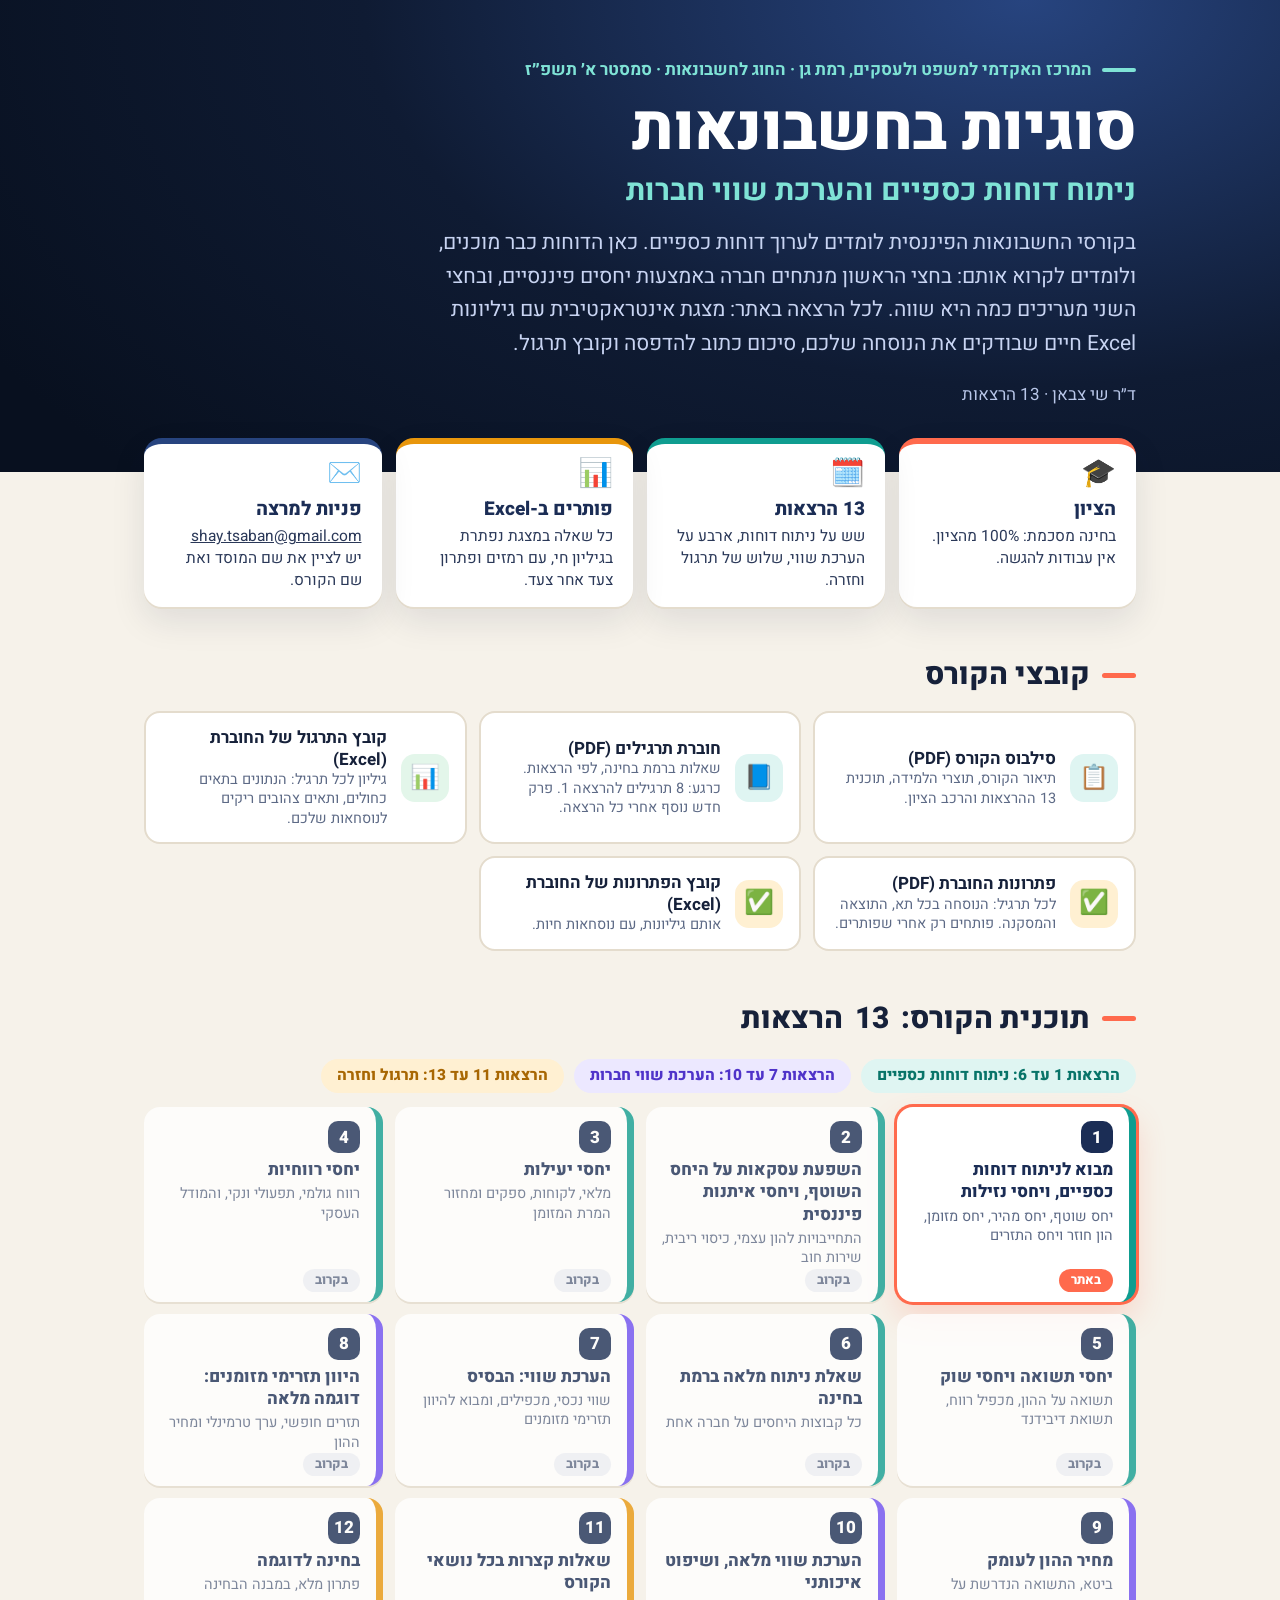
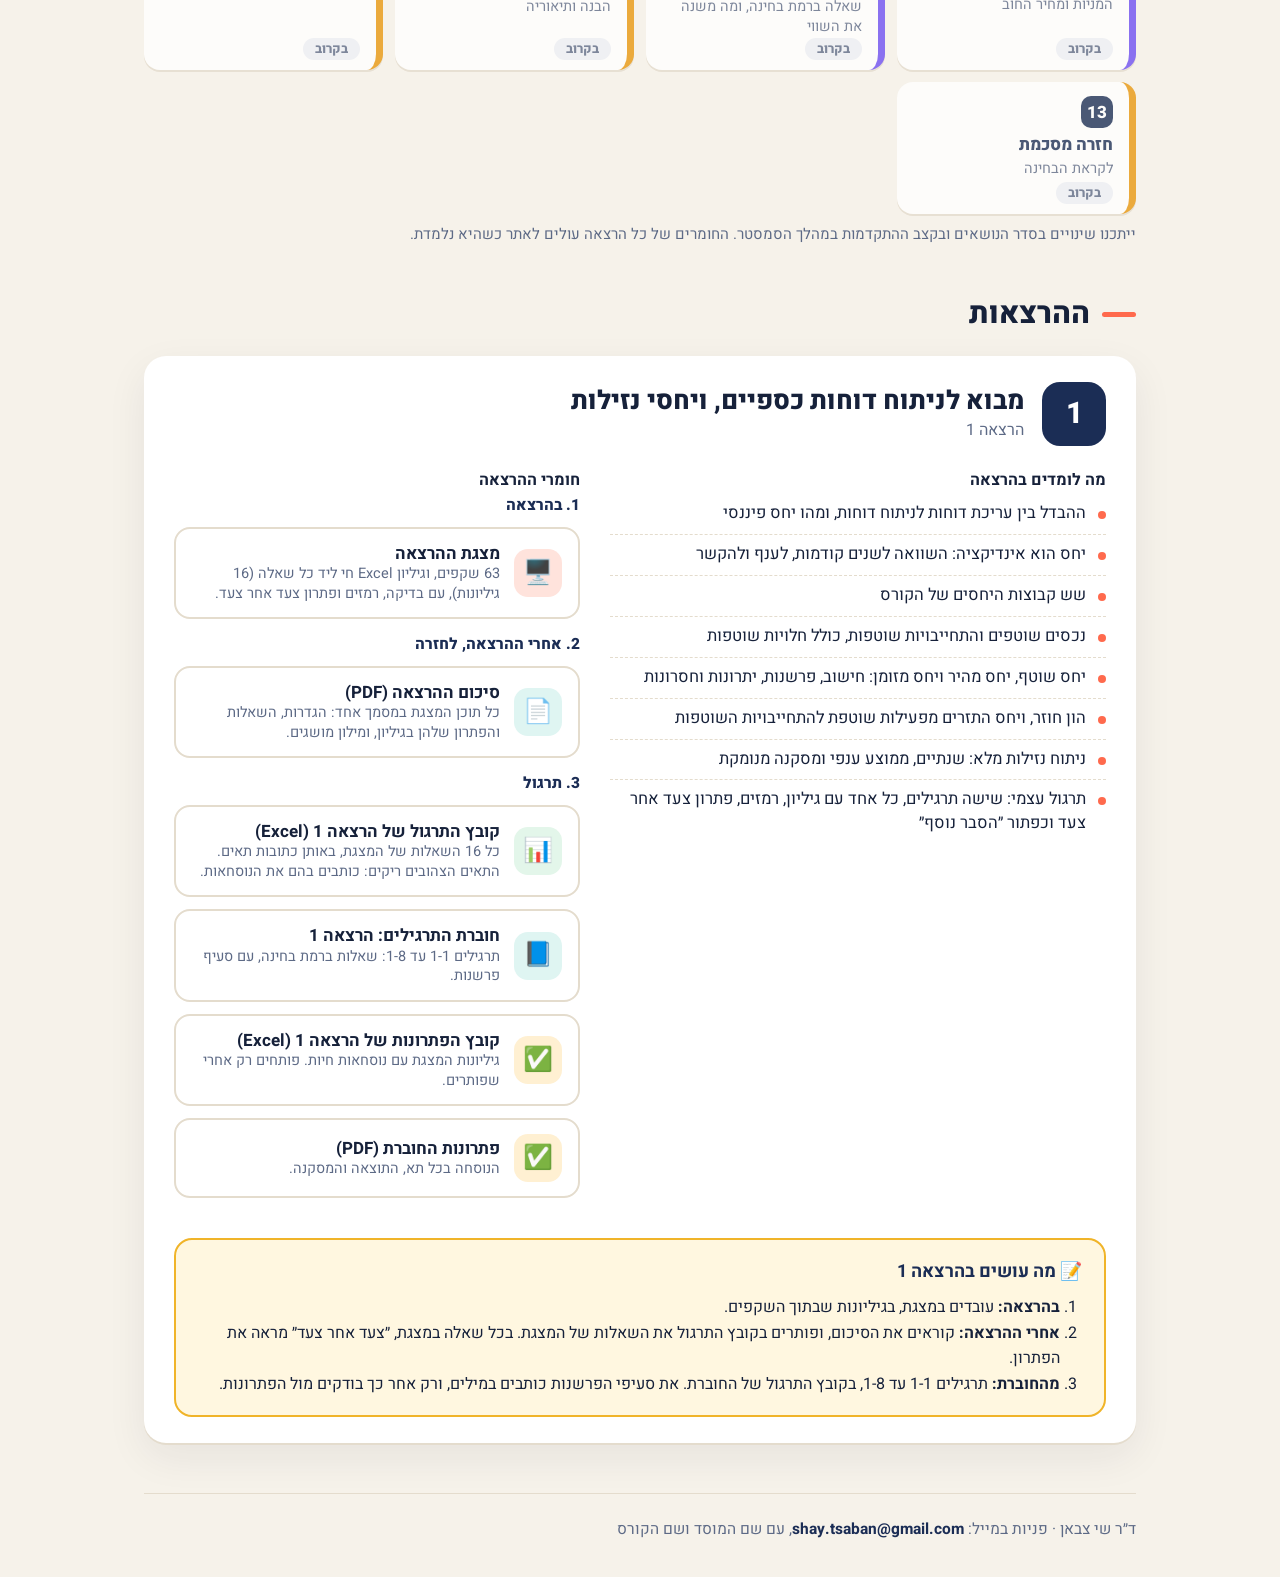
==== index.html @ 5f8710d1 "Publish the solutions: booklet solutions (PDF and Excel) and the lecture 1 solutions workbook, linke" ====
<!doctype html>
<html lang="he" dir="rtl">
<head>
<meta charset="utf-8">
<meta name="viewport" content="width=device-width,initial-scale=1">
<title>סוגיות בחשבונאות | אתר הקורס</title>
<meta name="description" content="אתר הקורס סוגיות בחשבונאות, ניתוח דוחות כספיים והערכת שווי חברות, המרכז האקדמי למשפט ולעסקים ברמת גן: מצגות אינטראקטיביות עם גיליונות Excel חיים, סיכומים, חוברת תרגילים וקובצי תרגול.">
<link rel="stylesheet" href="assets/fonts.css">
<style>
:root{--ink:#16213a;--ink2:#2a3858;--mut:#5d6a86;--paper:#f6f2ea;--card:#fff;--line:#e4dccd;--coral:#ff6a4d;--navy:#0f1b33;--navy2:#1b2d55}
*{box-sizing:border-box;margin:0;padding:0}
html{-webkit-text-size-adjust:100%}
body{font-family:'Heebo','Segoe UI','Arial Hebrew',Arial,sans-serif;background:var(--paper);color:var(--ink);line-height:1.6;-webkit-font-smoothing:antialiased;overflow-wrap:break-word}
a{color:inherit;text-decoration:none}
.n{direction:ltr;unicode-bidi:isolate}
.wrap{max-width:1040px;margin:0 auto;padding:0 24px}
.hero{background:radial-gradient(1200px 700px at 80% 0%,#27447f 0%,var(--navy) 55%,#08101f 100%);color:#fff;padding:56px 0 64px}
.kick{font-size:17px;font-weight:700;color:#7fe3d6;display:flex;gap:10px;align-items:center}
.kick:before{content:"";flex:none;width:34px;height:4px;border-radius:4px;background:#7fe3d6}
h1{font-size:clamp(34px,6vw,60px);line-height:1.15;font-weight:800;letter-spacing:-.01em;margin-top:10px}
.lead{font-size:clamp(17px,2.4vw,21px);color:#c8d4f2;max-width:720px;margin-top:16px}
.meta{margin-top:20px;color:#b8c6e8;font-size:17px}
section.block{padding-top:44px}
h2.sec{font-size:30px;font-weight:800;display:flex;gap:12px;align-items:center}
h2.sec:before{content:"";flex:none;width:34px;height:5px;border-radius:5px;background:var(--coral)}
.lec{margin-top:18px;background:var(--card);border-radius:22px;box-shadow:0 2px 0 var(--line),0 14px 40px rgba(22,33,58,.07);overflow:hidden}
.lec-head{padding:26px 30px 8px;display:flex;gap:18px;align-items:center}
.lec-n{flex:none;width:64px;height:64px;border-radius:18px;background:var(--navy2);color:#fff;display:grid;place-items:center;font-size:30px;font-weight:800}
.lec-head h3{font-size:26px;line-height:1.25;font-weight:800}
.lec-head .sub{color:var(--mut);font-size:16px}
.soon{color:var(--mut);font-size:17px;line-height:1.5}
.draft{display:inline-block;background:#fff1c7;color:#8a5a00;border:1px solid #f0b429;border-radius:999px;font-size:13px;font-weight:800;padding:1px 10px;margin-right:6px;vertical-align:middle}
.soon+.links{margin-top:8px}
.lec-body{display:grid;grid-template-columns:1.1fr .9fr;gap:30px;padding:14px 30px 26px}
.lec-body h4,.learn{list-style:none}
.learn li{padding:8px 20px 8px 0;position:relative;border-bottom:1px dashed var(--line);font-size:16.5px;line-height:1.45}
.learn li:last-child{border:0}
.learn li:before{content:"";position:absolute;right:0;top:17px;width:8px;height:8px;border-radius:50%;background:var(--coral)}
.links{display:flex;flex-direction:column;gap:12px}
.lk{display:flex;gap:14px;align-items:center;border-radius:16px;padding:14px 16px;border:2px solid var(--line);background:#fff;transition:transform .15s,border-color .15s,box-shadow .15s}
.lk:hover{transform:translateY(-2px);border-color:var(--coral);box-shadow:0 8px 20px rgba(22,33,58,.1)}
.lk .e{flex:none;width:48px;height:48px;border-radius:14px;display:grid;place-items:center;font-size:24px}
.lk b{display:block;font-size:17px;line-height:1.25}
.lk .d{font-size:14.5px;color:var(--mut);line-height:1.35;display:block}
.lk.p .e{background:#ffe3dc}.lk.s .e{background:#dff5f2}
footer{margin-top:50px;padding:24px 0 34px;border-top:1px solid var(--line);color:var(--mut);font-size:15.5px}
footer a{color:var(--navy2);font-weight:700;direction:ltr;unicode-bidi:isolate;display:inline-block}
@media (max-width:760px){
 .wrap{padding:0 16px}
 .hero{padding:40px 0 44px}
 h2.sec{font-size:25px}
 .lec-head{padding:20px 18px 6px;gap:12px}
 .lec-n{width:50px;height:50px;font-size:24px;border-radius:14px}
 .lec-head h3{font-size:22px}
 .lec-body{grid-template-columns:minmax(0,1fr);gap:22px;padding:12px 18px 22px}
  }

.cgrid{display:grid;grid-template-columns:1fr 1fr;gap:12px;margin-top:12px}
.cnote{font-size:15px;color:var(--mut);margin-top:8px}
.bkm .bkl{font-size:15.5px;color:var(--ink2);margin:-2px 0 8px}
.slv{width:100%;border-collapse:collapse;font-size:15.5px;line-height:1.4;background:#fff;border-radius:10px;overflow:hidden}
.slv th{background:#1b2d55;color:#fff;text-align:right;padding:6px 10px;font-weight:700}
.slv td{border-bottom:1px solid #f0e2b4;padding:7px 10px;vertical-align:top}
.slv td.k{font-weight:800;color:#c4421f;font-size:18px;text-align:center;width:28px}
.slvn{font-size:15.5px;margin-top:10px;color:#4a4130}
@media (max-width:760px){.slv,.slv tbody,.slv tr,.slv td{display:block;width:100%}.slv tr:first-child{display:none}.slv tr{border-bottom:2px solid #f0b429;padding:6px 0}.slv td{border:0;padding:2px 8px}.slv td.k{text-align:right}}
.grp{margin-bottom:14px}.grp h5{font-size:15.5px;font-weight:800;color:var(--navy2);margin:0 0 8px}
@media (max-width:760px){.cgrid{grid-template-columns:1fr}}
.contact{margin-top:14px;background:#fff7e0;border:2px solid #f0b429;border-radius:18px;padding:16px 24px;display:flex;gap:16px;align-items:center}
.contact .ic{font-size:34px;flex:none}
.contact h2{font-size:20px;font-weight:800;line-height:1.3;color:var(--navy2)}
.contact h2 a{direction:ltr;unicode-bidi:isolate;display:inline-block;text-decoration:underline;overflow-wrap:anywhere}
.contact p{font-size:16.5px;line-height:1.45;margin-top:3px;color:#4a4130}
@media (max-width:760px){.contact{padding:14px 16px}.contact .ic{display:none}.contact h2{font-size:18px}}
.live{margin-top:-26px;position:relative;z-index:2;background:linear-gradient(120deg,#ff6a4d,#ff8f5a);color:#fff;border-radius:20px;padding:22px 28px;display:flex;gap:20px;align-items:center;box-shadow:0 14px 34px rgba(255,106,77,.35)}
.live .ic{font-size:44px;flex:none}
.live h2{font-size:26px;font-weight:800;line-height:1.2}
.live p{font-size:16.5px;margin-top:4px;line-height:1.4}
.live p a{text-decoration:underline;font-weight:700}
.live .go{flex:none;margin-right:auto;background:#fff;color:#c4421f;font-weight:800;font-size:19px;padding:14px 26px;border-radius:14px;text-align:center;transition:transform .15s}
.live .go:hover{transform:translateY(-2px)}
.live .go small{display:block;font-weight:600;font-size:13px;color:#5d6a86}
@media (max-width:760px){.live{flex-direction:column;align-items:stretch;padding:20px 18px;margin-top:-18px}.live .ic{display:none}.live .go{margin-right:0}}
.solutions{margin-top:18px;background:#fff;border-radius:20px;padding:24px 28px;display:flex;gap:22px;align-items:flex-start;box-shadow:0 2px 0 var(--line),0 10px 30px rgba(22,33,58,.07);border-right:8px solid #6d4df2}
.solutions .ic{font-size:44px;flex:none}
.solutions h3{font-size:22px;font-weight:800;line-height:1.25}
.solutions .tag{display:inline-block;background:#ece8ff;color:#4f33c9;border-radius:99px;padding:2px 14px;font-weight:700;font-size:14px;margin-bottom:6px}
.solutions p{font-size:16px;color:var(--ink2);margin-top:6px}
.solutions .warn{margin-top:12px;background:#fff7e0;border-right:5px solid #f0b429;border-radius:10px;padding:10px 14px;font-size:15px;color:#4a4130}
.solutions .btn2{flex:none;margin-right:auto;align-self:center;background:#6d4df2;color:#fff;font-weight:800;font-size:17px;padding:12px 22px;border-radius:14px;text-align:center;transition:transform .15s}
.solutions .btn2:hover{transform:translateY(-2px)}
.solutions .btn2 small{display:block;font-weight:500;font-size:13px;opacity:.9}
.lk.x .e{background:#e3f6ea}.lk.r .e{background:#fff0d2}
.draft{display:inline-block;background:#fff0d2;border:1.5px dashed #a86703;color:#7a4a00;border-radius:8px;padding:0 8px;font-size:15px;vertical-align:middle;margin-right:6px}.rec1{margin-top:18px}.recbig{position:relative;aspect-ratio:16/9;width:100%;border-radius:18px;overflow:hidden;background:radial-gradient(circle at 30% 20%,#3b5fa8,#16213a 70%);box-shadow:0 10px 26px rgba(15,27,51,.22);display:grid;place-items:center}.rb-in{display:flex;flex-direction:column;align-items:center;gap:8px;color:#d6e0f7;text-align:center}.rb-play{width:86px;height:86px;border-radius:50%;background:rgba(255,255,255,.16);border:2px solid rgba(255,255,255,.4);display:grid;place-items:center;font-size:34px;color:#fff;direction:ltr}.rb-in b{color:#fff;font-size:24px}.rb-in span:last-child{font-size:18px;color:#ffd37a;font-weight:700}.rec1 h4{margin-bottom:8px}.recrow{display:flex;gap:12px;flex-wrap:wrap}.recone{flex:1 1 220px;min-width:0;margin-bottom:12px}.reclab{font-size:15px;font-weight:700;color:var(--navy2);margin-bottom:5px}
.recbox{position:relative;aspect-ratio:16/9;border-radius:14px;overflow:hidden;background:linear-gradient(150deg,#0f1b33,#27447f);box-shadow:0 6px 18px rgba(15,27,51,.18)}
.recbox iframe{position:absolute;inset:0;width:100%;height:100%;border:0}
.recwait{position:absolute;inset:0;display:flex;flex-direction:column;align-items:center;justify-content:center;gap:4px;color:#d6e0f7;text-align:center;font-size:15px}
.recwait .play{width:54px;height:54px;border-radius:50%;background:rgba(255,255,255,.14);display:grid;place-items:center;font-size:22px;color:#fff;margin-bottom:6px;direction:ltr}
.recwait b{color:#fff;font-size:17px}
.todo{margin:0 30px 26px;background:#fff7e0;border:2px solid #f0b429;border-radius:18px;padding:18px 22px}
.todo h4{font-size:18px;color:var(--navy2);margin-bottom:8px}
.todo ol{padding-inline-start:22px;font-size:16px;line-height:1.6}
.ups{list-style:none;margin-top:18px;background:var(--card);border-radius:18px;box-shadow:0 2px 0 var(--line);overflow:hidden}
.ups li{display:flex;gap:14px;align-items:center;padding:11px 22px;border-bottom:1px solid var(--line);font-size:16.5px;font-weight:600}
.ups li:last-child{border:0}
.ups .un{flex:none;min-width:34px;padding:0 6px;white-space:nowrap;height:34px;border-radius:10px;background:#eef0f6;color:var(--navy2);display:grid;place-items:center;font-weight:800}
.ups em{margin-right:auto;font-style:normal;color:var(--mut);font-size:14px;font-weight:500}
@media (max-width:760px){.solutions{flex-direction:column;padding:20px 18px}.solutions .btn2{margin-right:0;width:100%}.todo{margin:0 18px 22px;padding:14px 16px}.ups li{padding:10px 14px}}

.hero h1{font-size:64px}.hero .h1s{font-size:30px;font-weight:700;color:#7fe3d6;margin-top:6px;line-height:1.25}
.facts{display:grid;grid-template-columns:repeat(4,1fr);gap:14px;margin-top:-34px;position:relative;z-index:2}
.fact{background:#fff;border-radius:18px;padding:16px 20px;box-shadow:0 2px 0 var(--line),0 14px 34px rgba(22,33,58,.1);border-top:6px solid var(--coral)}
.fact:nth-child(2){border-top-color:#0f9d90}.fact:nth-child(3){border-top-color:#e8960c}.fact:nth-child(4){border-top-color:#27447f}
.fact .fi{font-size:28px;line-height:1}.fact b{display:block;font-size:19px;font-weight:800;color:var(--navy2);margin-top:6px}.fact>span{display:block;font-size:15.5px;color:var(--ink2);line-height:1.4;margin-top:2px}
.fact a{direction:ltr;unicode-bidi:isolate;display:inline-block;text-decoration:underline;overflow-wrap:anywhere}
.halves{display:flex;gap:10px;margin-top:16px;font-weight:800;font-size:15.5px;flex-wrap:wrap}
.halves>span{border-radius:99px;padding:5px 16px}.halves .a{background:#dff5f2;color:#087469}.halves .b{background:#ece8ff;color:#4f33c9}.halves .c{background:#fff0d2;color:#a86703}
.plan{display:grid;grid-template-columns:repeat(4,1fr);gap:12px;margin-top:14px}
.pc{position:relative;background:#fff;border-radius:16px;padding:14px 16px 34px;box-shadow:0 2px 0 var(--line);border-right:7px solid #0f9d90;display:block;color:inherit;text-decoration:none;min-height:132px;opacity:.78}
.pc.b{border-right-color:#6d4df2}.pc.c{border-right-color:#e8960c}
.pc.on{opacity:1;box-shadow:0 0 0 3px var(--coral),0 14px 30px rgba(255,106,77,.22);transition:transform .15s}.pc.on:hover{transform:translateY(-3px)}
.pc .pn{display:inline-grid;place-items:center;min-width:32px;height:32px;border-radius:10px;background:var(--navy2);color:#fff;font-weight:800;font-size:17px;margin-bottom:6px}
.pc b{display:block;font-size:17px;line-height:1.3;font-weight:800;color:var(--navy2)}.pc .pd{display:block;font-size:14.5px;color:var(--mut);line-height:1.35;margin-top:3px}
.pc em{position:absolute;bottom:10px;right:16px;font-style:normal;font-size:13px;font-weight:800;color:var(--mut);background:#eef0f6;border-radius:99px;padding:1px 12px}
.pc.on em{background:var(--coral);color:#fff}
.cgrid{display:grid;grid-template-columns:1fr 1fr 1fr;gap:12px;margin-top:12px}.cnote{font-size:15px;color:var(--mut);margin-top:8px}
.grp{margin-bottom:14px}.grp h5{font-size:15.5px;font-weight:800;color:var(--navy2);margin:0 0 8px}
@media (max-width:900px){.plan{grid-template-columns:repeat(2,1fr)}.facts{grid-template-columns:repeat(2,1fr)}.cgrid{grid-template-columns:1fr}}
@media (max-width:560px){.plan{grid-template-columns:1fr}.pc{min-height:0}.facts{grid-template-columns:1fr;margin-top:-22px}.hero h1{font-size:42px}.hero .h1s{font-size:22px}}
</style>
</head>
<body>
<header class="hero"><div class="wrap">
<div class="kick"><span>המרכז האקדמי למשפט ולעסקים, רמת גן · החוג לחשבונאות · סמסטר א׳ תשפ״ז</span></div>
<h1>סוגיות בחשבונאות</h1>
<div class="h1s">ניתוח דוחות כספיים והערכת שווי חברות</div>
<p class="lead">בקורסי החשבונאות הפיננסית לומדים לערוך דוחות כספיים. כאן הדוחות כבר מוכנים, ולומדים לקרוא אותם: בחצי הראשון מנתחים חברה באמצעות יחסים פיננסיים, ובחצי השני מעריכים כמה היא שווה. לכל הרצאה באתר: מצגת אינטראקטיבית עם גיליונות Excel חיים שבודקים את הנוסחה שלכם, סיכום כתוב להדפסה וקובץ תרגול.</p>
<p class="meta">ד״ר שי צבאן · <span class="n">13</span> הרצאות</p>
</div></header>
<main class="wrap">
<section class="facts">
<div class="fact"><div class="fi">🎓</div><b>הציון</b><span>בחינה מסכמת: <span class="n">100%</span> מהציון. אין עבודות להגשה.</span></div>
<div class="fact"><div class="fi">🗓️</div><b><span class="n">13</span> הרצאות</b><span>שש על ניתוח דוחות, ארבע על הערכת שווי, שלוש של תרגול וחזרה.</span></div>
<div class="fact"><div class="fi">📊</div><b>פותרים ב-Excel</b><span>כל שאלה במצגת נפתרת בגיליון חי, עם רמזים ופתרון צעד אחר צעד.</span></div>
<div class="fact"><div class="fi">✉️</div><b>פניות למרצה</b><span><a href="mailto:shay.tsaban@gmail.com">shay.tsaban@gmail.com</a><br>יש לציין את שם המוסד ואת שם הקורס.</span></div>
</section>
<section class="block" id="course-files">
<h2 class="sec">קובצי הקורס</h2>
<div class="cgrid">
<a class="lk s" href="materials/syllabus.pdf" target="_blank" rel="noopener"><span class="e">📋</span><span><b>סילבוס הקורס (PDF)</b><span class="d">תיאור הקורס, תוצרי הלמידה, תוכנית <span class="n">13</span> ההרצאות והרכב הציון.</span></span></a>
<a class="lk s" href="materials/booklet.pdf" target="_blank" rel="noopener"><span class="e">📘</span><span><b>חוברת תרגילים (PDF)</b><span class="d">שאלות ברמת בחינה, לפי הרצאות. כרגע: <span class="n">8</span> תרגילים להרצאה <span class="n">1</span>. פרק חדש נוסף אחרי כל הרצאה.</span></span></a>
<a class="lk x" href="materials/booklet-practice.xlsx" download><span class="e">📊</span><span><b>קובץ התרגול של החוברת (Excel)</b><span class="d">גיליון לכל תרגיל: הנתונים בתאים כחולים, ותאים צהובים ריקים לנוסחאות שלכם.</span></span></a>
<a class="lk r" href="materials/booklet-solutions.pdf" target="_blank" rel="noopener"><span class="e">✅</span><span><b>פתרונות החוברת (PDF)</b><span class="d">לכל תרגיל: הנוסחה בכל תא, התוצאה והמסקנה. פותחים רק אחרי שפותרים.</span></span></a>
<a class="lk r" href="materials/booklet-solutions.xlsx" download><span class="e">✅</span><span><b>קובץ הפתרונות של החוברת (Excel)</b><span class="d">אותם גיליונות, עם נוסחאות חיות.</span></span></a>
</div>
</section>
<section class="block" id="plan">
<h2 class="sec">תוכנית הקורס: <span class="n">13</span> הרצאות</h2>
<div class="halves"><span class="a">הרצאות <span class="n">1</span> עד <span class="n">6</span>: ניתוח דוחות כספיים</span><span class="b">הרצאות <span class="n">7</span> עד <span class="n">10</span>: הערכת שווי חברות</span><span class="c">הרצאות <span class="n">11</span> עד <span class="n">13</span>: תרגול וחזרה</span></div>
<div class="plan"><a class="pc a on" href="#lesson-1"><span class="pn"><span class="n">1</span></span><b>מבוא לניתוח דוחות כספיים, ויחסי נזילות</b><span class="pd">יחס שוטף, יחס מהיר, יחס מזומן, הון חוזר ויחס התזרים</span><em>באתר</em></a><div class="pc a"><span class="pn"><span class="n">2</span></span><b>השפעת עסקאות על היחס השוטף, ויחסי איתנות פיננסית</b><span class="pd">התחייבויות להון עצמי, כיסוי ריבית, שירות חוב</span><em>בקרוב</em></div><div class="pc a"><span class="pn"><span class="n">3</span></span><b>יחסי יעילות</b><span class="pd">מלאי, לקוחות, ספקים ומחזור המרת המזומן</span><em>בקרוב</em></div><div class="pc a"><span class="pn"><span class="n">4</span></span><b>יחסי רווחיות</b><span class="pd">רווח גולמי, תפעולי ונקי, והמודל העסקי</span><em>בקרוב</em></div><div class="pc a"><span class="pn"><span class="n">5</span></span><b>יחסי תשואה ויחסי שוק</b><span class="pd">תשואה על ההון, מכפיל רווח, תשואת דיבידנד</span><em>בקרוב</em></div><div class="pc a"><span class="pn"><span class="n">6</span></span><b>שאלת ניתוח מלאה ברמת בחינה</b><span class="pd">כל קבוצות היחסים על חברה אחת</span><em>בקרוב</em></div><div class="pc b"><span class="pn"><span class="n">7</span></span><b>הערכת שווי: הבסיס</b><span class="pd">שווי נכסי, מכפילים, ומבוא להיוון תזרימי מזומנים</span><em>בקרוב</em></div><div class="pc b"><span class="pn"><span class="n">8</span></span><b>היוון תזרימי מזומנים: דוגמה מלאה</b><span class="pd">תזרים חופשי, ערך טרמינלי ומחיר ההון</span><em>בקרוב</em></div><div class="pc b"><span class="pn"><span class="n">9</span></span><b>מחיר ההון לעומק</b><span class="pd">ביטא, התשואה הנדרשת על המניות ומחיר החוב</span><em>בקרוב</em></div><div class="pc b"><span class="pn"><span class="n">10</span></span><b>הערכת שווי מלאה, ושיפוט איכותני</b><span class="pd">שאלה ברמת בחינה, ומה משנה את השווי</span><em>בקרוב</em></div><div class="pc c"><span class="pn"><span class="n">11</span></span><b>שאלות קצרות בכל נושאי הקורס</b><span class="pd">הבנה ותיאוריה</span><em>בקרוב</em></div><div class="pc c"><span class="pn"><span class="n">12</span></span><b>בחינה לדוגמה</b><span class="pd">פתרון מלא, במבנה הבחינה</span><em>בקרוב</em></div><div class="pc c"><span class="pn"><span class="n">13</span></span><b>חזרה מסכמת</b><span class="pd">לקראת הבחינה</span><em>בקרוב</em></div></div>
<p class="cnote">ייתכנו שינויים בסדר הנושאים ובקצב ההתקדמות במהלך הסמסטר. החומרים של כל הרצאה עולים לאתר כשהיא נלמדת.</p>
</section>
<section class="block">
<h2 class="sec">ההרצאות</h2>
<article class="lec" id="lesson-1">
<div class="lec-head"><div class="lec-n">1</div><div><h3>מבוא לניתוח דוחות כספיים, ויחסי נזילות</h3><div class="sub">הרצאה <span class="n">1</span></div></div></div>
<div class="lec-body">
<div><h4>מה לומדים בהרצאה</h4><ul class="learn">
<li>ההבדל בין עריכת דוחות לניתוח דוחות, ומהו יחס פיננסי</li>
<li>יחס הוא אינדיקציה: השוואה לשנים קודמות, לענף ולהקשר</li>
<li>שש קבוצות היחסים של הקורס</li>
<li>נכסים שוטפים והתחייבויות שוטפות, כולל חלויות שוטפות</li>
<li>יחס שוטף, יחס מהיר ויחס מזומן: חישוב, פרשנות, יתרונות וחסרונות</li>
<li>הון חוזר, ויחס התזרים מפעילות שוטפת להתחייבויות השוטפות</li>
<li>ניתוח נזילות מלא: שנתיים, ממוצע ענפי ומסקנה מנומקת</li>
<li>תרגול עצמי: שישה תרגילים, כל אחד עם גיליון, רמזים, פתרון צעד אחר צעד וכפתור ״הסבר נוסף״</li>
</ul></div>
<div><h4>חומרי ההרצאה</h4>
<div class="grp"><h5>1. בהרצאה</h5><div class="links">
<a class="lk p" href="lectures/lecture-1/presentation.html"><span class="e">🖥️</span><span><b>מצגת ההרצאה</b><span class="d"><span class="n">63</span> שקפים, וגיליון Excel חי ליד כל שאלה (<span class="n">16</span> גיליונות), עם בדיקה, רמזים ופתרון צעד אחר צעד.</span></span></a>
</div></div>
<div class="grp"><h5>2. אחרי ההרצאה, לחזרה</h5><div class="links">
<a class="lk s" href="lectures/lecture-1/summary.pdf"><span class="e">📄</span><span><b>סיכום ההרצאה (PDF)</b><span class="d">כל תוכן המצגת במסמך אחד: הגדרות, השאלות והפתרון שלהן בגיליון, ומילון מושגים.</span></span></a>
</div></div>
<div class="grp"><h5>3. תרגול</h5><div class="links">
<a class="lk x" href="materials/practice-1.xlsx" download><span class="e">📊</span><span><b>קובץ התרגול של הרצאה 1 (Excel)</b><span class="d">כל <span class="n">16</span> השאלות של המצגת, באותן כתובות תאים. התאים הצהובים ריקים: כותבים בהם את הנוסחאות.</span></span></a>
<a class="lk s" href="materials/booklet.pdf" target="_blank" rel="noopener"><span class="e">📘</span><span><b>חוברת התרגילים: הרצאה 1</b><span class="d">תרגילים <span class="n">1-1</span> עד <span class="n">1-8</span>: שאלות ברמת בחינה, עם סעיף פרשנות.</span></span></a>
<a class="lk r" href="materials/practice-1-solutions.xlsx" download><span class="e">✅</span><span><b>קובץ הפתרונות של הרצאה 1 (Excel)</b><span class="d">גיליונות המצגת עם נוסחאות חיות. פותחים רק אחרי שפותרים.</span></span></a>
<a class="lk r" href="materials/booklet-solutions.pdf" target="_blank" rel="noopener"><span class="e">✅</span><span><b>פתרונות החוברת (PDF)</b><span class="d">הנוסחה בכל תא, התוצאה והמסקנה.</span></span></a>
</div></div>
</div>
</div>
<div class="todo"><h4>📝 מה עושים בהרצאה <span class="n">1</span></h4><ol>
<li><b>בהרצאה:</b> עובדים במצגת, בגיליונות שבתוך השקפים.</li>
<li><b>אחרי ההרצאה:</b> קוראים את הסיכום, ופותרים בקובץ התרגול את השאלות של המצגת. בכל שאלה במצגת, ״צעד אחר צעד״ מראה את הפתרון.</li>
<li><b>מהחוברת:</b> תרגילים <span class="n">1-1</span> עד <span class="n">1-8</span>, בקובץ התרגול של החוברת. את סעיפי הפרשנות כותבים במילים, ורק אחר כך בודקים מול הפתרונות.</li>
</ol></div>
</article>
</section>
<footer>ד״ר שי צבאן · פניות במייל: <a href="mailto:shay.tsaban@gmail.com">shay.tsaban@gmail.com</a>, עם שם המוסד ושם הקורס</footer>
</main>
</body>
</html>
---- assets/fonts.css ----
@font-face{font-family:'Heebo';font-weight:400;font-style:normal;src:url([data-uri]) format('woff2');unicode-range:U+0590-05FF,U+200C-2010,U+20AA,U+25CC,U+FB1D-FB4F}
@font-face{font-family:'Heebo';font-weight:700;font-style:normal;src:url([data-uri]) format('woff2');unicode-range:U+0590-05FF,U+200C-2010,U+20AA,U+25CC,U+FB1D-FB4F}
@font-face{font-family:'Heebo';font-weight:800;font-style:normal;src:url([data-uri]) format('woff2');unicode-range:U+0590-05FF,U+200C-2010,U+20AA,U+25CC,U+FB1D-FB4F}
@font-face{font-family:'Heebo';font-weight:400;font-style:normal;src:url([data-uri]) format('woff2');unicode-range:U+0000-00FF,U+0131,U+0152-0153,U+02BB-02BC,U+02C6,U+02DA,U+02DC,U+2000-206F,U+2074,U+20AC,U+2122,U+2191,U+2193,U+2212,U+2215,U+FEFF,U+FFFD}
@font-face{font-family:'Heebo';font-weight:700;font-style:normal;src:url([data-uri]) format('woff2');unicode-range:U+0000-00FF,U+0131,U+0152-0153,U+02BB-02BC,U+02C6,U+02DA,U+02DC,U+2000-206F,U+2074,U+20AC,U+2122,U+2191,U+2193,U+2212,U+2215,U+FEFF,U+FFFD}
@font-face{font-family:'Heebo';font-weight:800;font-style:normal;src:url([data-uri]) format('woff2');unicode-range:U+0000-00FF,U+0131,U+0152-0153,U+02BB-02BC,U+02C6,U+02DA,U+02DC,U+2000-206F,U+2074,U+20AC,U+2122,U+2191,U+2193,U+2212,U+2215,U+FEFF,U+FFFD}
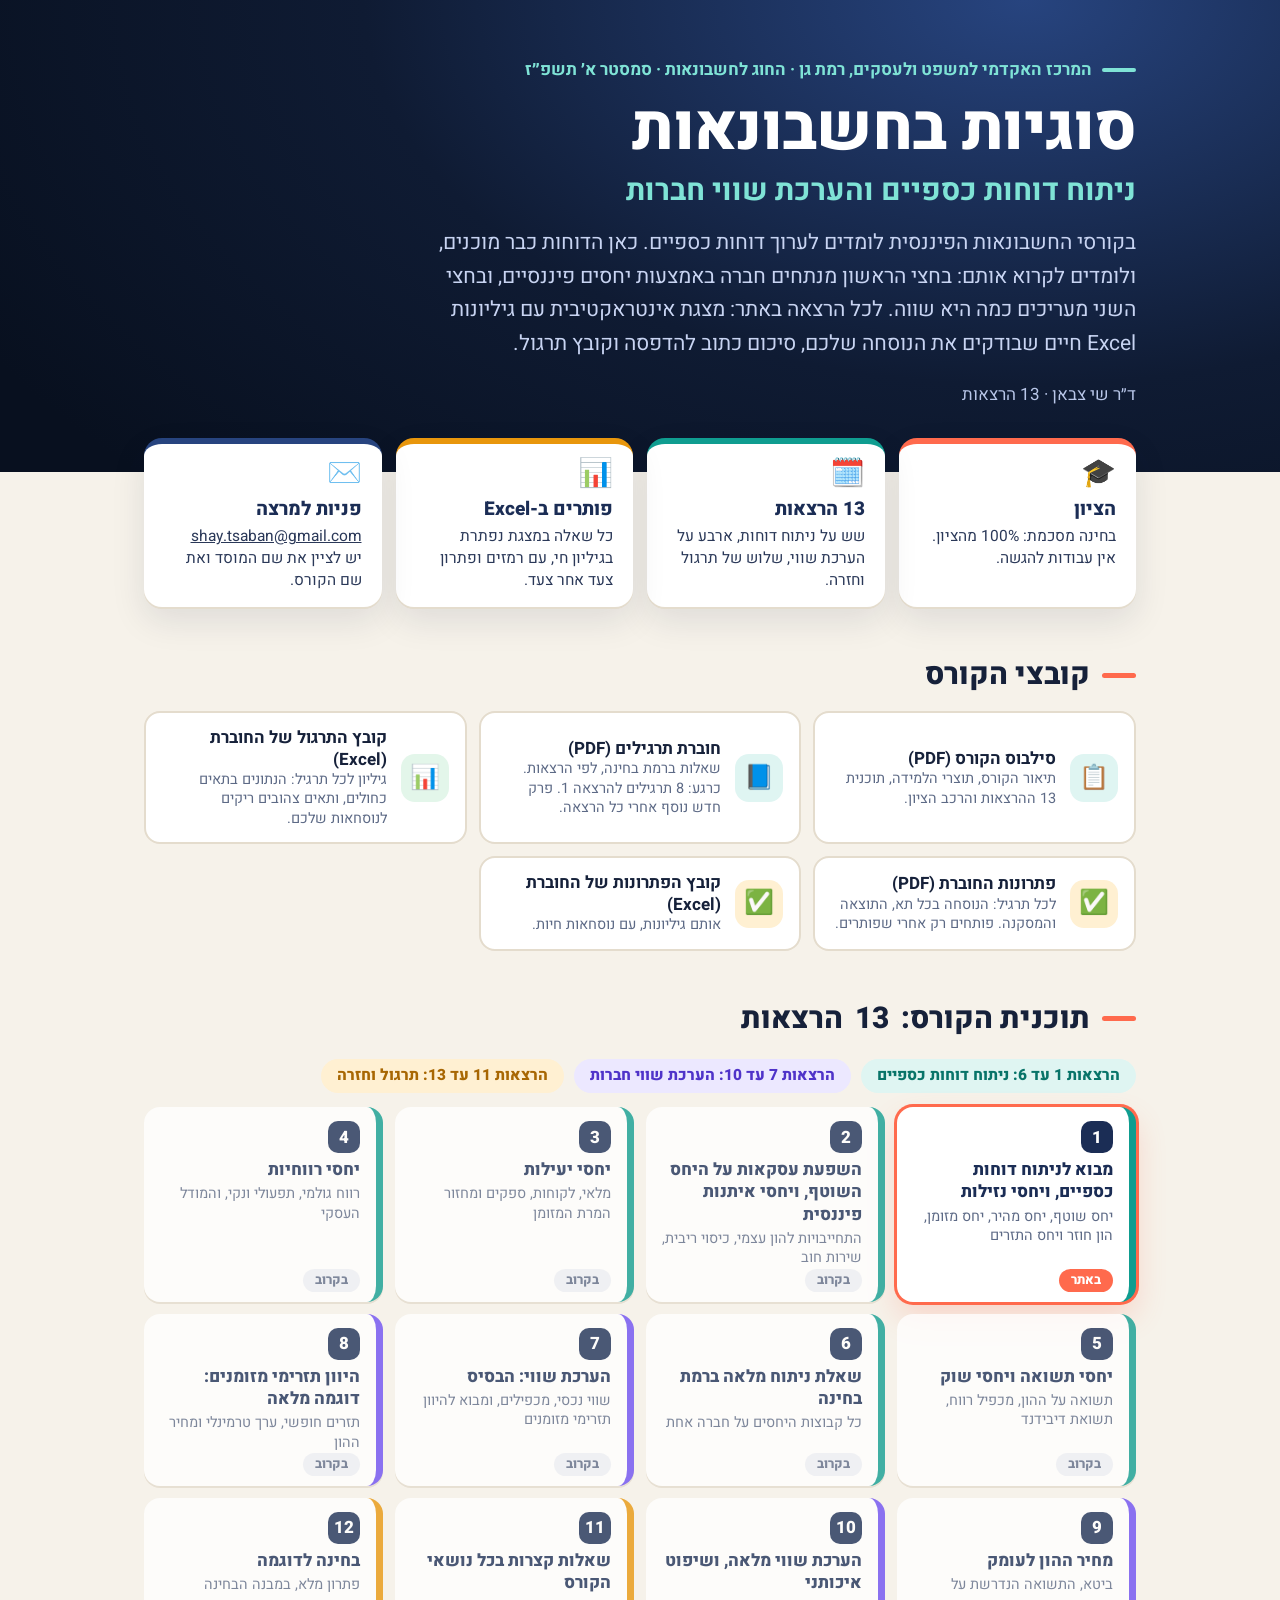
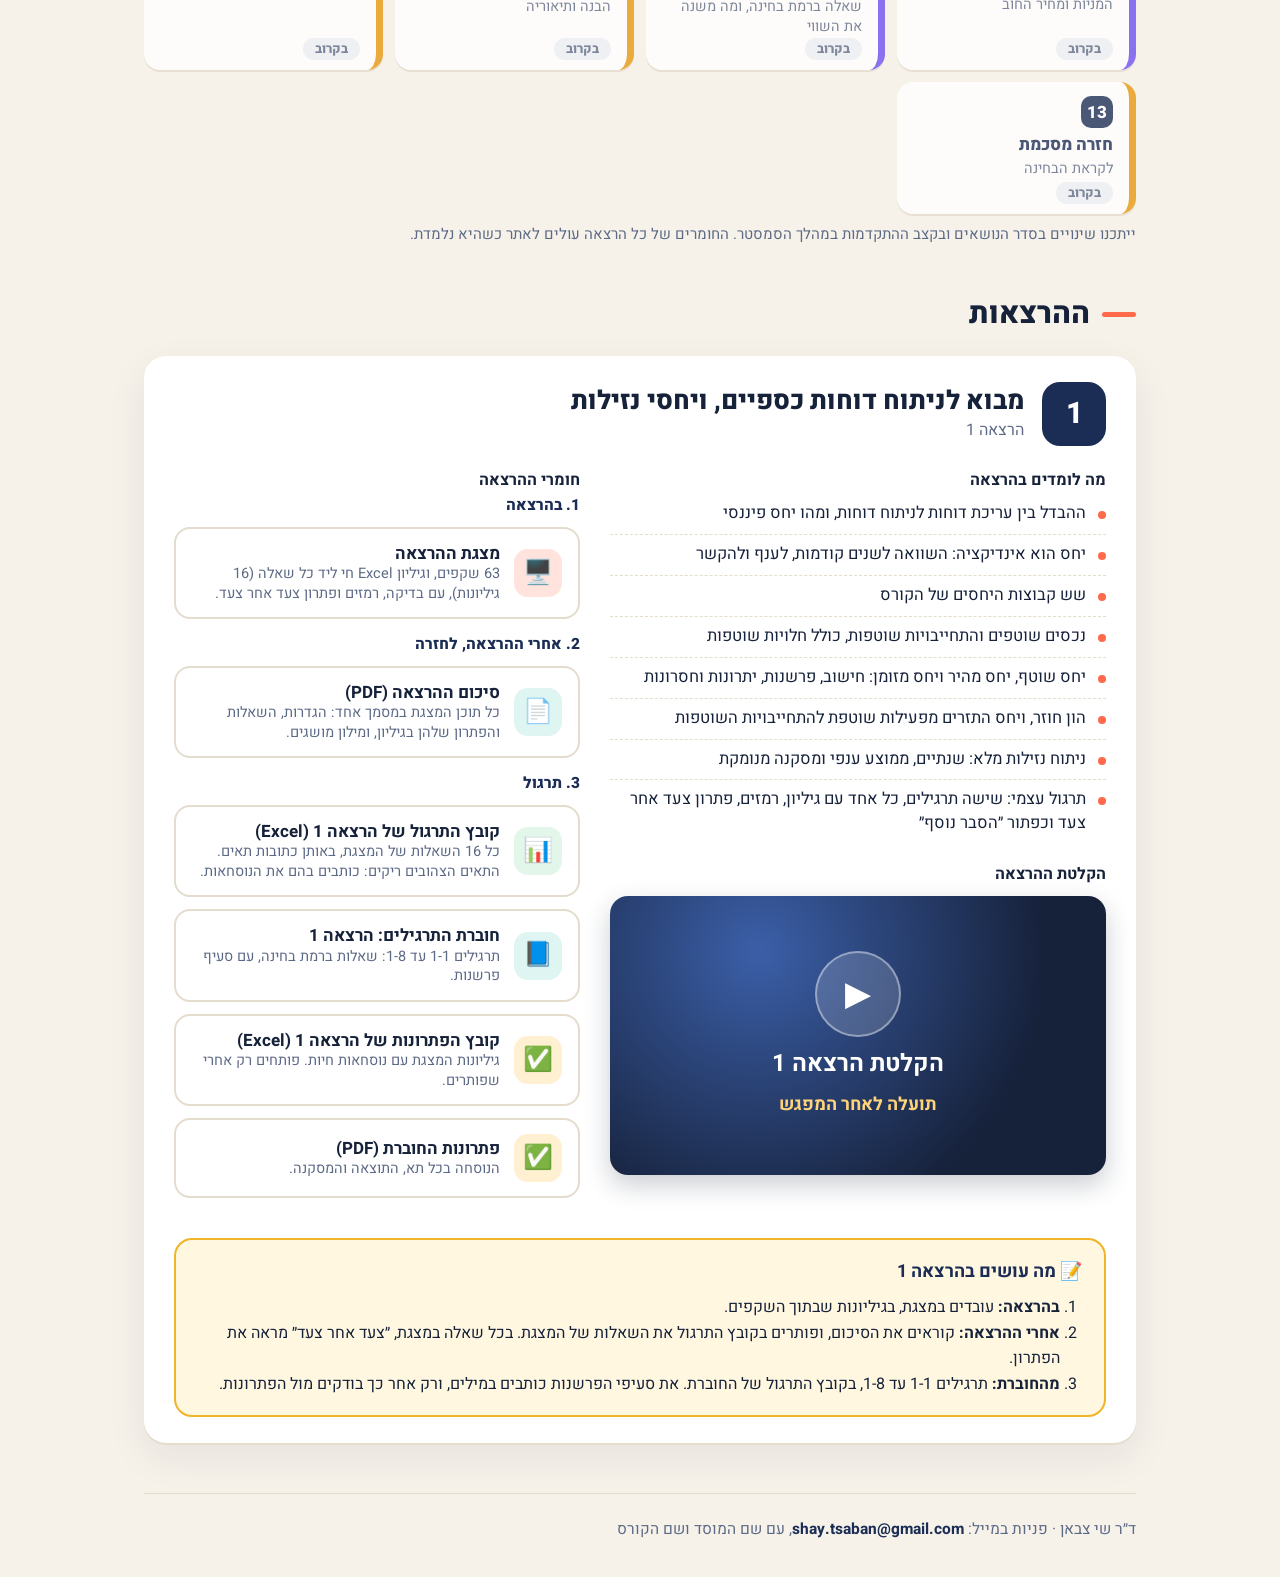
==== commit cc08d43b: "Hub: recording placeholder for lecture 1 Co-Authored-By: Claude Fable 5.2 <noreply@anthropic.com>" ====
--- a/index.html
+++ b/index.html
@@ -174,7 +174,9 @@
 <li>הון חוזר, ויחס התזרים מפעילות שוטפת להתחייבויות השוטפות</li>
 <li>ניתוח נזילות מלא: שנתיים, ממוצע ענפי ומסקנה מנומקת</li>
 <li>תרגול עצמי: שישה תרגילים, כל אחד עם גיליון, רמזים, פתרון צעד אחר צעד וכפתור ״הסבר נוסף״</li>
-</ul></div>
+</ul>
+<div class="rec1" id="rec-1"><h4>הקלטת ההרצאה</h4><div class="recbig"><div class="rb-in"><span class="rb-play">▶</span><b>הקלטת הרצאה 1</b><span>תועלה לאחר המפגש</span></div></div></div>
+</div>
 <div><h4>חומרי ההרצאה</h4>
 <div class="grp"><h5>1. בהרצאה</h5><div class="links">
 <a class="lk p" href="lectures/lecture-1/presentation.html"><span class="e">🖥️</span><span><b>מצגת ההרצאה</b><span class="d"><span class="n">63</span> שקפים, וגיליון Excel חי ליד כל שאלה (<span class="n">16</span> גיליונות), עם בדיקה, רמזים ופתרון צעד אחר צעד.</span></span></a>
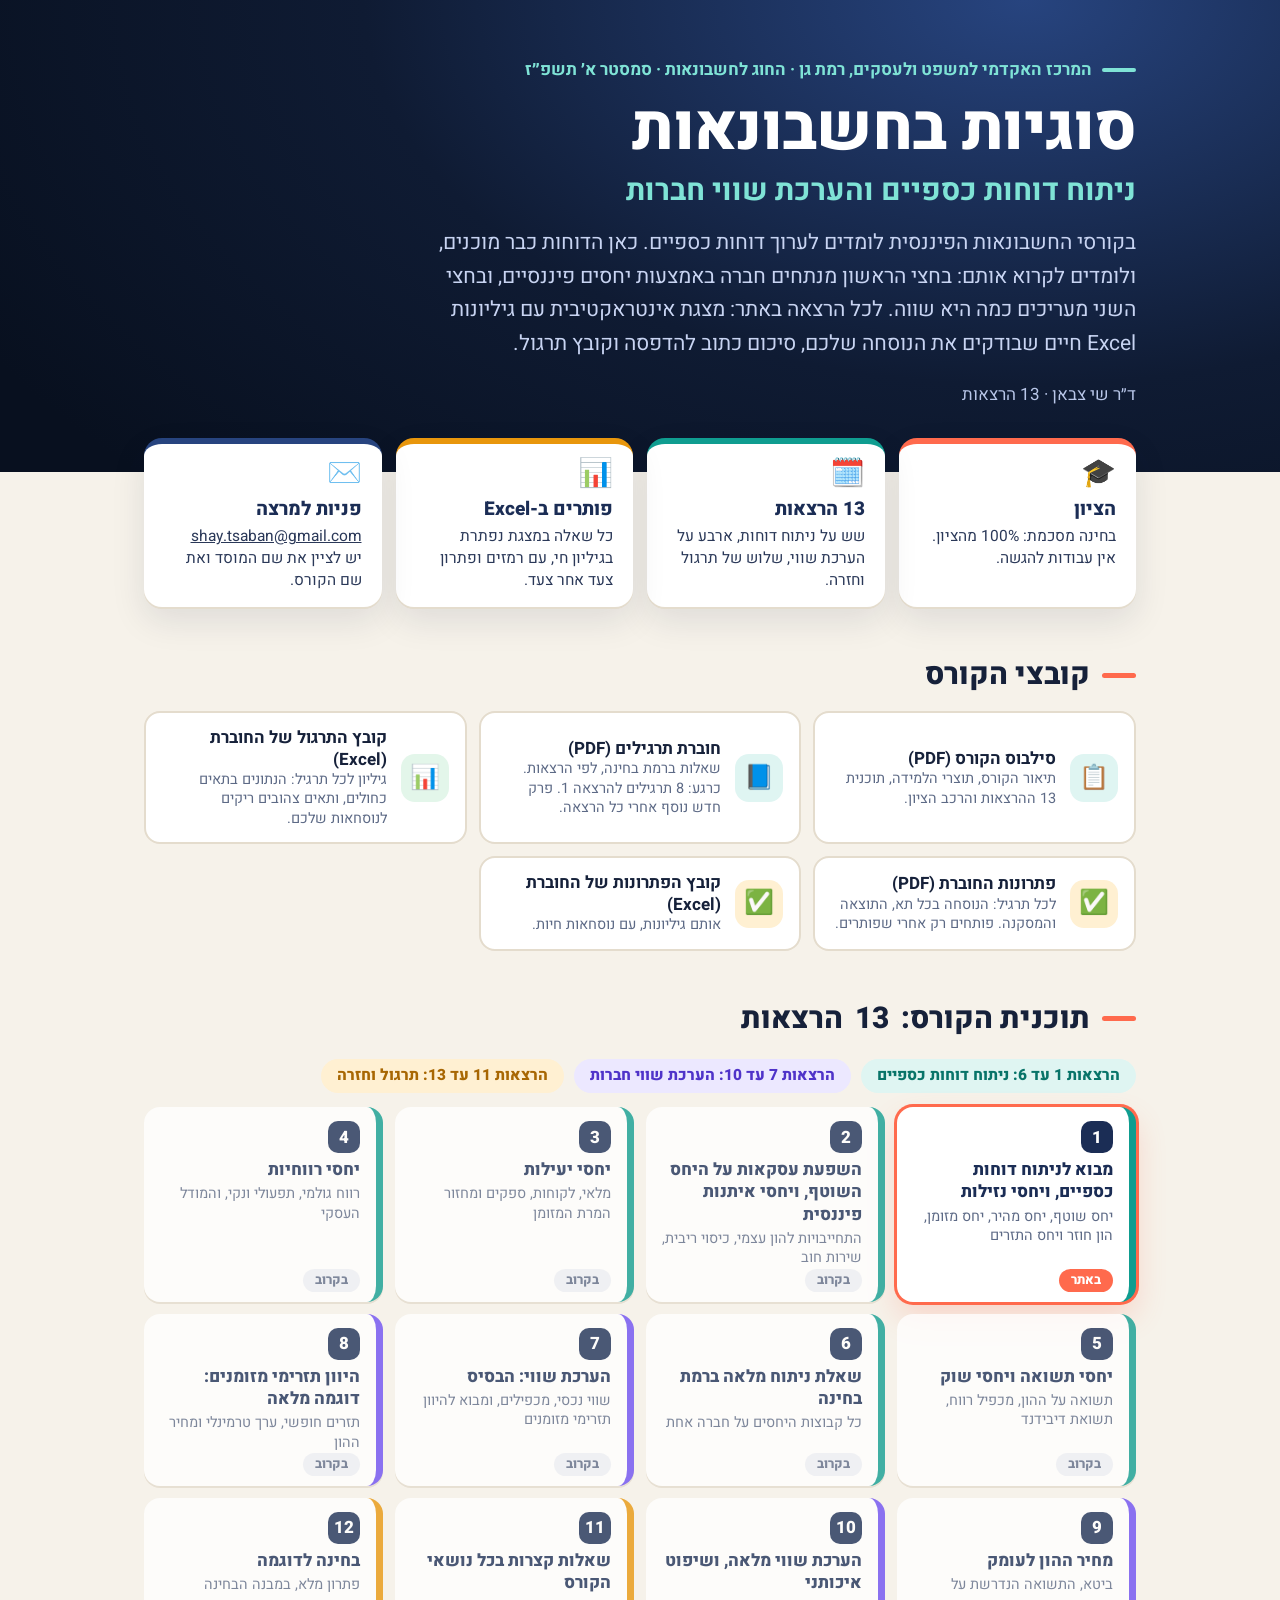
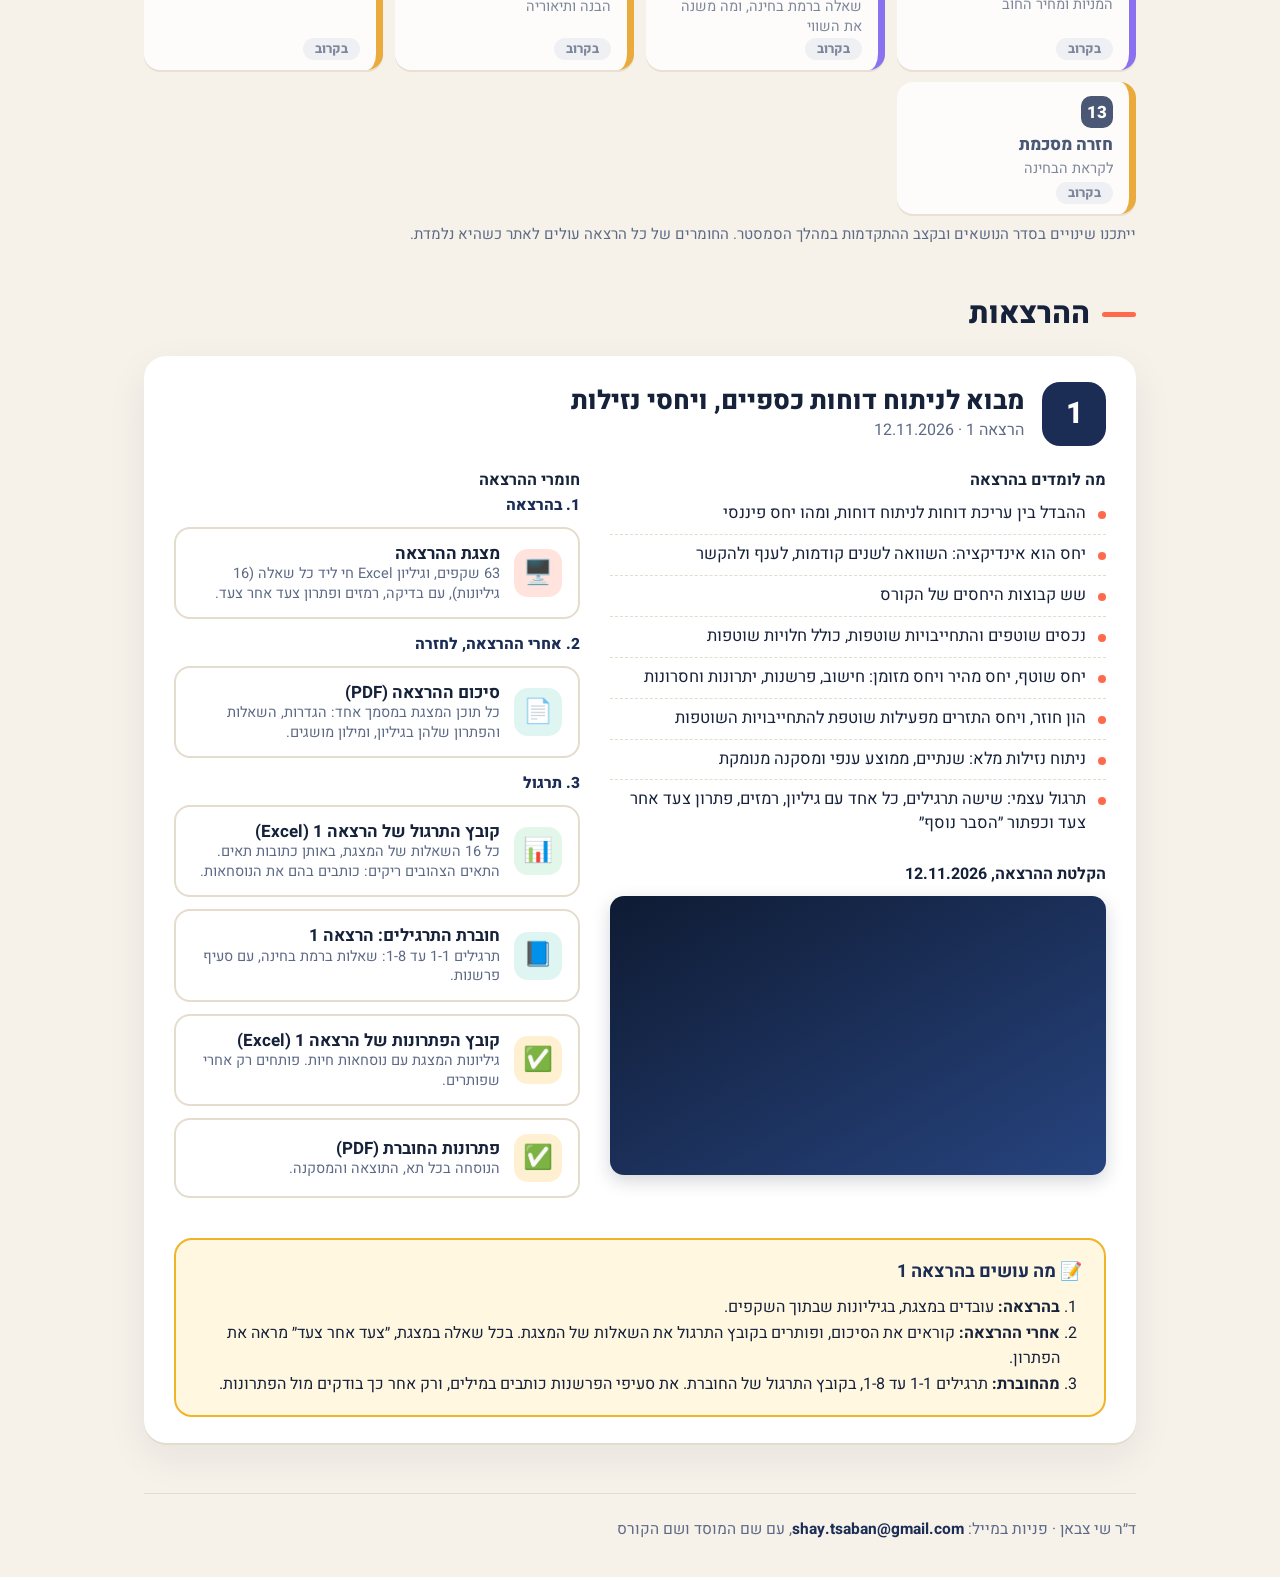
==== commit b9588562: "Hub: lecture 1 recording embedded (12.11.2026); date on the deck and summary Co-Authored-By: Claude " ====
--- a/index.html
+++ b/index.html
@@ -163,7 +163,7 @@
 <section class="block">
 <h2 class="sec">ההרצאות</h2>
 <article class="lec" id="lesson-1">
-<div class="lec-head"><div class="lec-n">1</div><div><h3>מבוא לניתוח דוחות כספיים, ויחסי נזילות</h3><div class="sub">הרצאה <span class="n">1</span></div></div></div>
+<div class="lec-head"><div class="lec-n">1</div><div><h3>מבוא לניתוח דוחות כספיים, ויחסי נזילות</h3><div class="sub">הרצאה <span class="n">1</span> · <span class="n">12.11.2026</span></div></div></div>
 <div class="lec-body">
 <div><h4>מה לומדים בהרצאה</h4><ul class="learn">
 <li>ההבדל בין עריכת דוחות לניתוח דוחות, ומהו יחס פיננסי</li>
@@ -175,7 +175,7 @@
 <li>ניתוח נזילות מלא: שנתיים, ממוצע ענפי ומסקנה מנומקת</li>
 <li>תרגול עצמי: שישה תרגילים, כל אחד עם גיליון, רמזים, פתרון צעד אחר צעד וכפתור ״הסבר נוסף״</li>
 </ul>
-<div class="rec1" id="rec-1"><h4>הקלטת ההרצאה</h4><div class="recbig"><div class="rb-in"><span class="rb-play">▶</span><b>הקלטת הרצאה 1</b><span>תועלה לאחר המפגש</span></div></div></div>
+<div class="rec1" id="rec-1"><h4>הקלטת ההרצאה, <span class="n">12.11.2026</span></h4><div class="recbox"><iframe src="https://www.youtube-nocookie.com/embed/Fv4rRaQQyaY" title="הקלטת הרצאה 1, 12.11.2026" loading="lazy" allow="accelerometer; autoplay; clipboard-write; encrypted-media; gyroscope; picture-in-picture; web-share" referrerpolicy="strict-origin-when-cross-origin" allowfullscreen></iframe></div></div>
 </div>
 <div><h4>חומרי ההרצאה</h4>
 <div class="grp"><h5>1. בהרצאה</h5><div class="links">
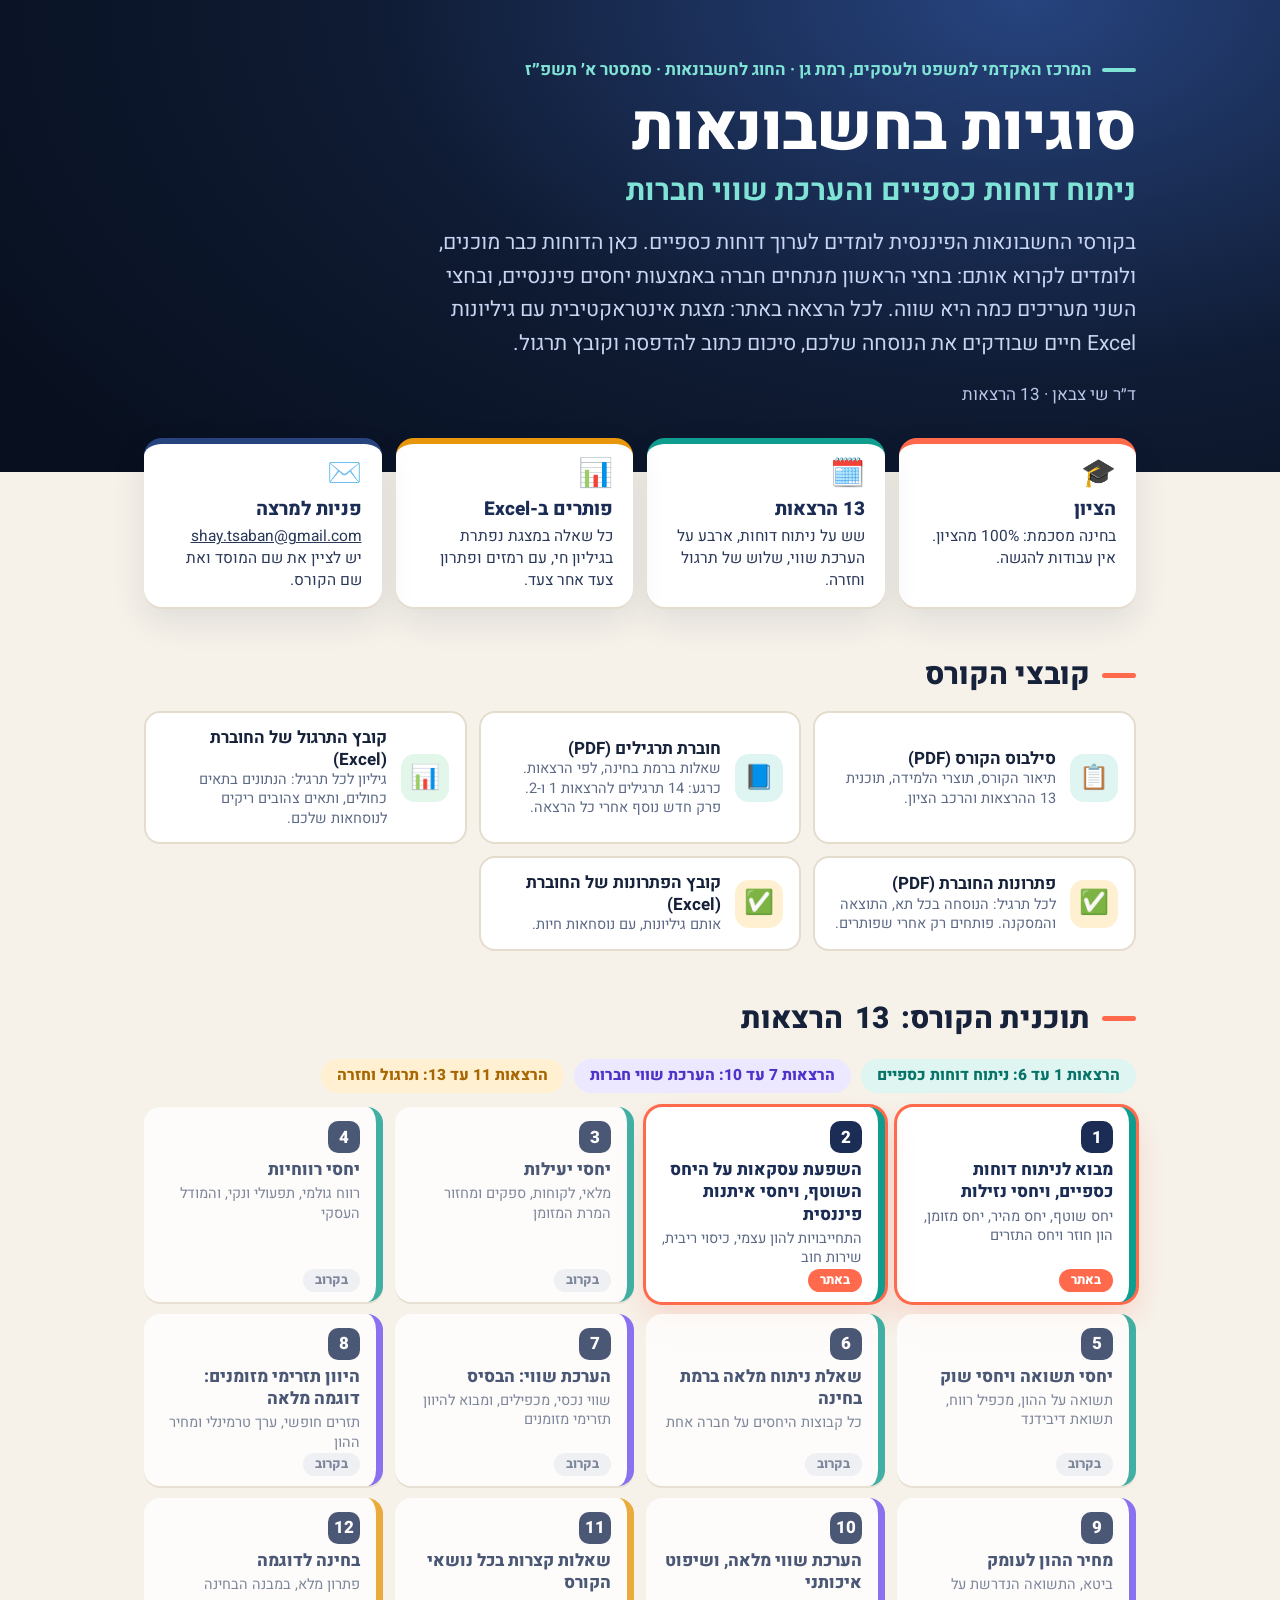
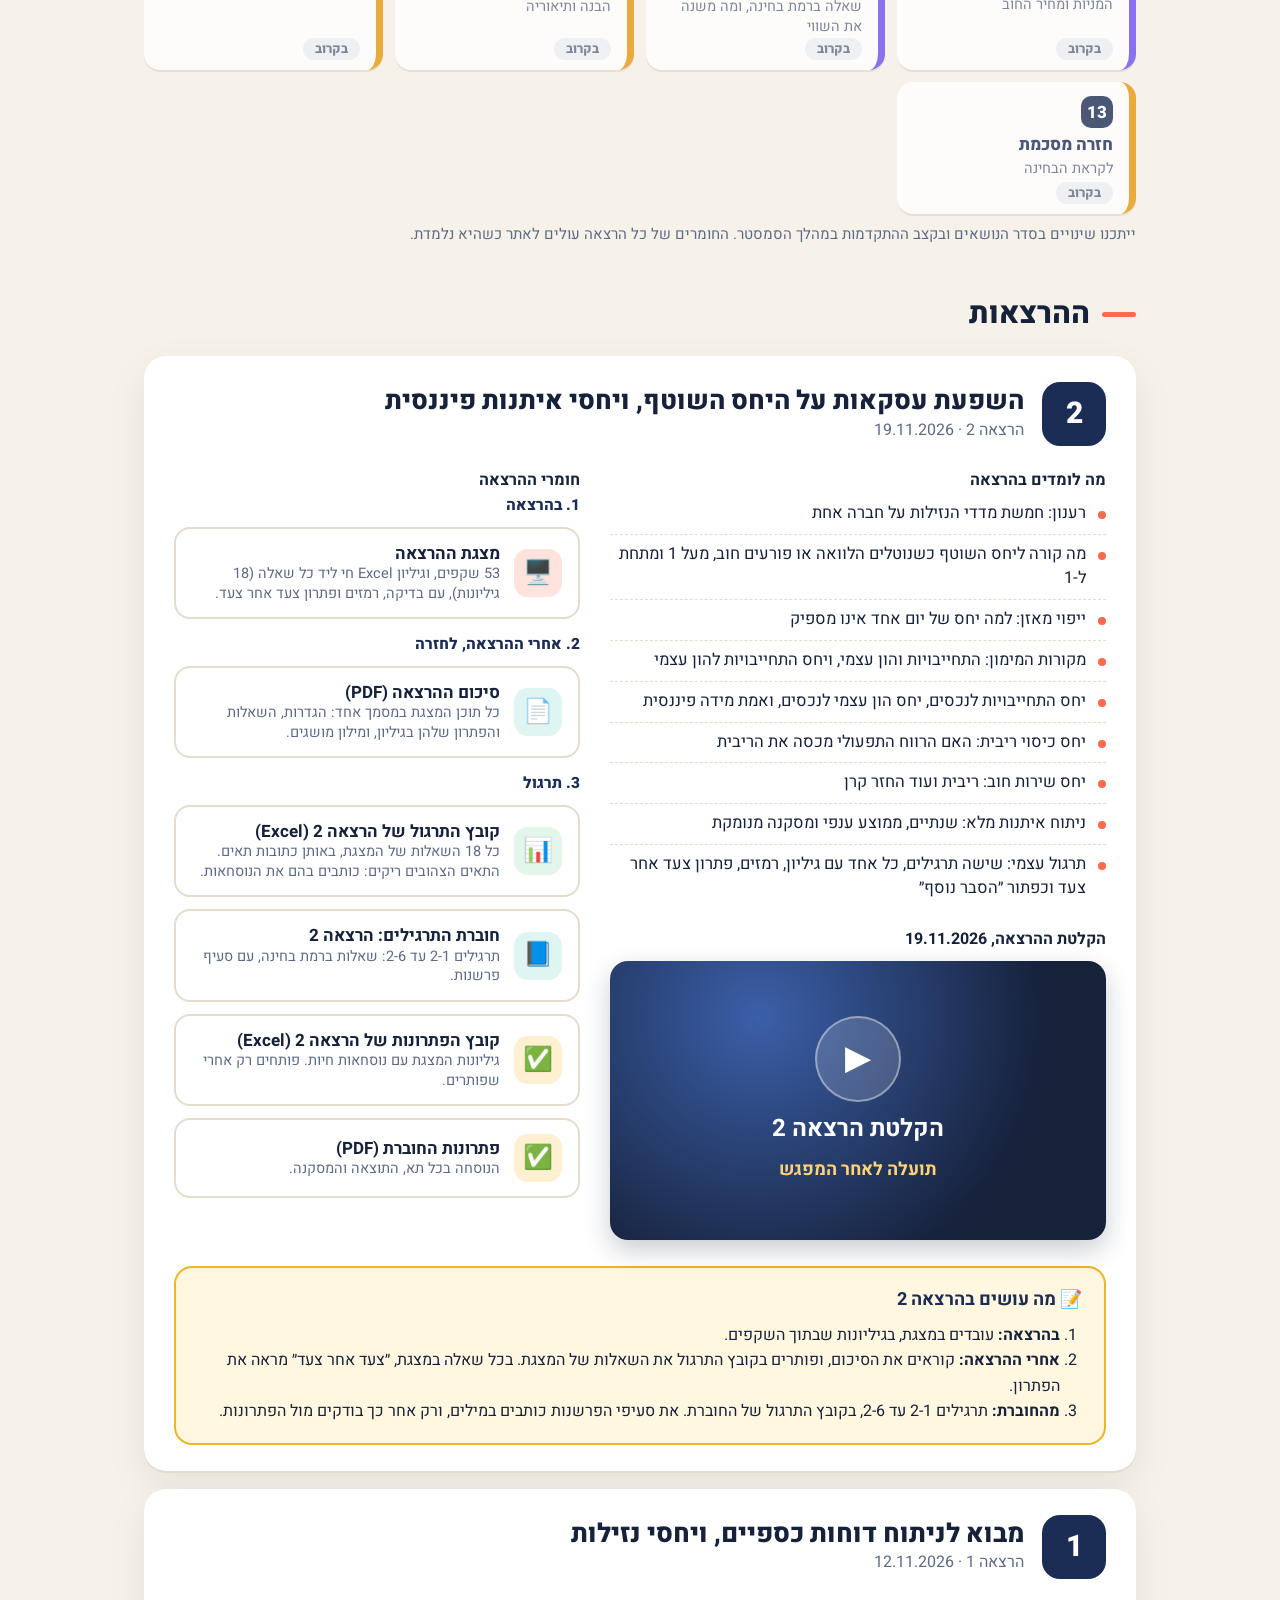
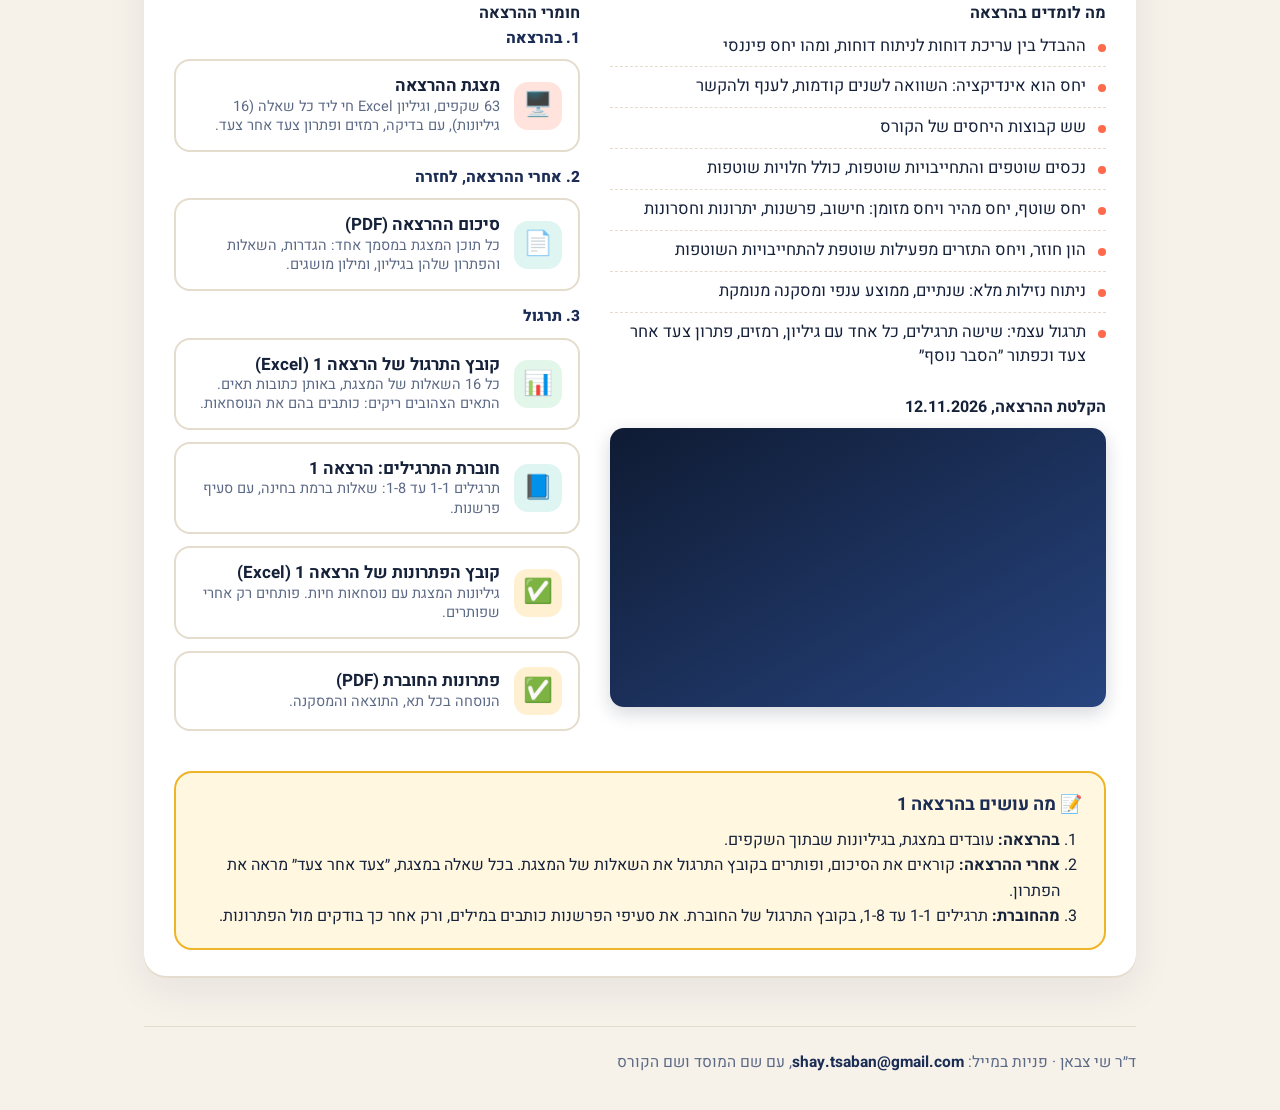
==== commit cbc1bb75: "Lecture 2 (19.11.2026): transactions and the current ratio, solvency ratios; summary, practice workb" ====
--- a/index.html
+++ b/index.html
@@ -148,7 +148,7 @@
 <h2 class="sec">קובצי הקורס</h2>
 <div class="cgrid">
 <a class="lk s" href="materials/syllabus.pdf" target="_blank" rel="noopener"><span class="e">📋</span><span><b>סילבוס הקורס (PDF)</b><span class="d">תיאור הקורס, תוצרי הלמידה, תוכנית <span class="n">13</span> ההרצאות והרכב הציון.</span></span></a>
-<a class="lk s" href="materials/booklet.pdf" target="_blank" rel="noopener"><span class="e">📘</span><span><b>חוברת תרגילים (PDF)</b><span class="d">שאלות ברמת בחינה, לפי הרצאות. כרגע: <span class="n">8</span> תרגילים להרצאה <span class="n">1</span>. פרק חדש נוסף אחרי כל הרצאה.</span></span></a>
+<a class="lk s" href="materials/booklet.pdf" target="_blank" rel="noopener"><span class="e">📘</span><span><b>חוברת תרגילים (PDF)</b><span class="d">שאלות ברמת בחינה, לפי הרצאות. כרגע: <span class="n">14</span> תרגילים להרצאות <span class="n">1</span> ו-<span class="n">2</span>. פרק חדש נוסף אחרי כל הרצאה.</span></span></a>
 <a class="lk x" href="materials/booklet-practice.xlsx" download><span class="e">📊</span><span><b>קובץ התרגול של החוברת (Excel)</b><span class="d">גיליון לכל תרגיל: הנתונים בתאים כחולים, ותאים צהובים ריקים לנוסחאות שלכם.</span></span></a>
 <a class="lk r" href="materials/booklet-solutions.pdf" target="_blank" rel="noopener"><span class="e">✅</span><span><b>פתרונות החוברת (PDF)</b><span class="d">לכל תרגיל: הנוסחה בכל תא, התוצאה והמסקנה. פותחים רק אחרי שפותרים.</span></span></a>
 <a class="lk r" href="materials/booklet-solutions.xlsx" download><span class="e">✅</span><span><b>קובץ הפתרונות של החוברת (Excel)</b><span class="d">אותם גיליונות, עם נוסחאות חיות.</span></span></a>
@@ -157,23 +157,44 @@
 <section class="block" id="plan">
 <h2 class="sec">תוכנית הקורס: <span class="n">13</span> הרצאות</h2>
 <div class="halves"><span class="a">הרצאות <span class="n">1</span> עד <span class="n">6</span>: ניתוח דוחות כספיים</span><span class="b">הרצאות <span class="n">7</span> עד <span class="n">10</span>: הערכת שווי חברות</span><span class="c">הרצאות <span class="n">11</span> עד <span class="n">13</span>: תרגול וחזרה</span></div>
-<div class="plan"><a class="pc a on" href="#lesson-1"><span class="pn"><span class="n">1</span></span><b>מבוא לניתוח דוחות כספיים, ויחסי נזילות</b><span class="pd">יחס שוטף, יחס מהיר, יחס מזומן, הון חוזר ויחס התזרים</span><em>באתר</em></a><div class="pc a"><span class="pn"><span class="n">2</span></span><b>השפעת עסקאות על היחס השוטף, ויחסי איתנות פיננסית</b><span class="pd">התחייבויות להון עצמי, כיסוי ריבית, שירות חוב</span><em>בקרוב</em></div><div class="pc a"><span class="pn"><span class="n">3</span></span><b>יחסי יעילות</b><span class="pd">מלאי, לקוחות, ספקים ומחזור המרת המזומן</span><em>בקרוב</em></div><div class="pc a"><span class="pn"><span class="n">4</span></span><b>יחסי רווחיות</b><span class="pd">רווח גולמי, תפעולי ונקי, והמודל העסקי</span><em>בקרוב</em></div><div class="pc a"><span class="pn"><span class="n">5</span></span><b>יחסי תשואה ויחסי שוק</b><span class="pd">תשואה על ההון, מכפיל רווח, תשואת דיבידנד</span><em>בקרוב</em></div><div class="pc a"><span class="pn"><span class="n">6</span></span><b>שאלת ניתוח מלאה ברמת בחינה</b><span class="pd">כל קבוצות היחסים על חברה אחת</span><em>בקרוב</em></div><div class="pc b"><span class="pn"><span class="n">7</span></span><b>הערכת שווי: הבסיס</b><span class="pd">שווי נכסי, מכפילים, ומבוא להיוון תזרימי מזומנים</span><em>בקרוב</em></div><div class="pc b"><span class="pn"><span class="n">8</span></span><b>היוון תזרימי מזומנים: דוגמה מלאה</b><span class="pd">תזרים חופשי, ערך טרמינלי ומחיר ההון</span><em>בקרוב</em></div><div class="pc b"><span class="pn"><span class="n">9</span></span><b>מחיר ההון לעומק</b><span class="pd">ביטא, התשואה הנדרשת על המניות ומחיר החוב</span><em>בקרוב</em></div><div class="pc b"><span class="pn"><span class="n">10</span></span><b>הערכת שווי מלאה, ושיפוט איכותני</b><span class="pd">שאלה ברמת בחינה, ומה משנה את השווי</span><em>בקרוב</em></div><div class="pc c"><span class="pn"><span class="n">11</span></span><b>שאלות קצרות בכל נושאי הקורס</b><span class="pd">הבנה ותיאוריה</span><em>בקרוב</em></div><div class="pc c"><span class="pn"><span class="n">12</span></span><b>בחינה לדוגמה</b><span class="pd">פתרון מלא, במבנה הבחינה</span><em>בקרוב</em></div><div class="pc c"><span class="pn"><span class="n">13</span></span><b>חזרה מסכמת</b><span class="pd">לקראת הבחינה</span><em>בקרוב</em></div></div>
+<div class="plan"><a class="pc a on" href="#lesson-1"><span class="pn"><span class="n">1</span></span><b>מבוא לניתוח דוחות כספיים, ויחסי נזילות</b><span class="pd">יחס שוטף, יחס מהיר, יחס מזומן, הון חוזר ויחס התזרים</span><em>באתר</em></a><a class="pc a on" href="#lesson-2"><span class="pn"><span class="n">2</span></span><b>השפעת עסקאות על היחס השוטף, ויחסי איתנות פיננסית</b><span class="pd">התחייבויות להון עצמי, כיסוי ריבית, שירות חוב</span><em>באתר</em></a><div class="pc a"><span class="pn"><span class="n">3</span></span><b>יחסי יעילות</b><span class="pd">מלאי, לקוחות, ספקים ומחזור המרת המזומן</span><em>בקרוב</em></div><div class="pc a"><span class="pn"><span class="n">4</span></span><b>יחסי רווחיות</b><span class="pd">רווח גולמי, תפעולי ונקי, והמודל העסקי</span><em>בקרוב</em></div><div class="pc a"><span class="pn"><span class="n">5</span></span><b>יחסי תשואה ויחסי שוק</b><span class="pd">תשואה על ההון, מכפיל רווח, תשואת דיבידנד</span><em>בקרוב</em></div><div class="pc a"><span class="pn"><span class="n">6</span></span><b>שאלת ניתוח מלאה ברמת בחינה</b><span class="pd">כל קבוצות היחסים על חברה אחת</span><em>בקרוב</em></div><div class="pc b"><span class="pn"><span class="n">7</span></span><b>הערכת שווי: הבסיס</b><span class="pd">שווי נכסי, מכפילים, ומבוא להיוון תזרימי מזומנים</span><em>בקרוב</em></div><div class="pc b"><span class="pn"><span class="n">8</span></span><b>היוון תזרימי מזומנים: דוגמה מלאה</b><span class="pd">תזרים חופשי, ערך טרמינלי ומחיר ההון</span><em>בקרוב</em></div><div class="pc b"><span class="pn"><span class="n">9</span></span><b>מחיר ההון לעומק</b><span class="pd">ביטא, התשואה הנדרשת על המניות ומחיר החוב</span><em>בקרוב</em></div><div class="pc b"><span class="pn"><span class="n">10</span></span><b>הערכת שווי מלאה, ושיפוט איכותני</b><span class="pd">שאלה ברמת בחינה, ומה משנה את השווי</span><em>בקרוב</em></div><div class="pc c"><span class="pn"><span class="n">11</span></span><b>שאלות קצרות בכל נושאי הקורס</b><span class="pd">הבנה ותיאוריה</span><em>בקרוב</em></div><div class="pc c"><span class="pn"><span class="n">12</span></span><b>בחינה לדוגמה</b><span class="pd">פתרון מלא, במבנה הבחינה</span><em>בקרוב</em></div><div class="pc c"><span class="pn"><span class="n">13</span></span><b>חזרה מסכמת</b><span class="pd">לקראת הבחינה</span><em>בקרוב</em></div></div>
 <p class="cnote">ייתכנו שינויים בסדר הנושאים ובקצב ההתקדמות במהלך הסמסטר. החומרים של כל הרצאה עולים לאתר כשהיא נלמדת.</p>
 </section>
 <section class="block">
 <h2 class="sec">ההרצאות</h2>
-<article class="lec" id="lesson-1">
+<article class="lec" id="lesson-2">
+<div class="lec-head"><div class="lec-n">2</div><div><h3>השפעת עסקאות על היחס השוטף, ויחסי איתנות פיננסית</h3><div class="sub">הרצאה <span class="n">2</span> · <span class="n">19.11.2026</span></div></div></div>
+<div class="lec-body">
+<div><h4>מה לומדים בהרצאה</h4><ul class="learn">
+<li>רענון: חמשת מדדי הנזילות על חברה אחת</li><li>מה קורה ליחס השוטף כשנוטלים הלוואה או פורעים חוב, מעל 1 ומתחת ל-1</li><li>ייפוי מאזן: למה יחס של יום אחד אינו מספיק</li><li>מקורות המימון: התחייבויות והון עצמי, ויחס התחייבויות להון עצמי</li><li>יחס התחייבויות לנכסים, יחס הון עצמי לנכסים, ואמת מידה פיננסית</li><li>יחס כיסוי ריבית: האם הרווח התפעולי מכסה את הריבית</li><li>יחס שירות חוב: ריבית ועוד החזר קרן</li><li>ניתוח איתנות מלא: שנתיים, ממוצע ענפי ומסקנה מנומקת</li><li>תרגול עצמי: שישה תרגילים, כל אחד עם גיליון, רמזים, פתרון צעד אחר צעד וכפתור ״הסבר נוסף״</li>
+</ul>
+<div class="rec1" id="rec-2"><h4>הקלטת ההרצאה, <span class="n">19.11.2026</span></h4><div class="recbig"><div class="rb-in"><span class="rb-play">▶</span><b>הקלטת הרצאה 2</b><span>תועלה לאחר המפגש</span></div></div></div>
+</div>
+<div><h4>חומרי ההרצאה</h4>
+<div class="grp"><h5>1. בהרצאה</h5><div class="links">
+<a class="lk p" href="lectures/lecture-2/presentation.html"><span class="e">🖥️</span><span><b>מצגת ההרצאה</b><span class="d"><span class="n">53</span> שקפים, וגיליון Excel חי ליד כל שאלה (<span class="n">18</span> גיליונות), עם בדיקה, רמזים ופתרון צעד אחר צעד.</span></span></a>
+</div></div>
+<div class="grp"><h5>2. אחרי ההרצאה, לחזרה</h5><div class="links">
+<a class="lk s" href="lectures/lecture-2/summary.pdf"><span class="e">📄</span><span><b>סיכום ההרצאה (PDF)</b><span class="d">כל תוכן המצגת במסמך אחד: הגדרות, השאלות והפתרון שלהן בגיליון, ומילון מושגים.</span></span></a>
+</div></div>
+<div class="grp"><h5>3. תרגול</h5><div class="links">
+<a class="lk x" href="materials/practice-2.xlsx" download><span class="e">📊</span><span><b>קובץ התרגול של הרצאה 2 (Excel)</b><span class="d">כל <span class="n">18</span> השאלות של המצגת, באותן כתובות תאים. התאים הצהובים ריקים: כותבים בהם את הנוסחאות.</span></span></a>
+<a class="lk s" href="materials/booklet.pdf" target="_blank" rel="noopener"><span class="e">📘</span><span><b>חוברת התרגילים: הרצאה 2</b><span class="d">תרגילים <span class="n">2-1</span> עד <span class="n">2-6</span>: שאלות ברמת בחינה, עם סעיף פרשנות.</span></span></a>
+<a class="lk r" href="materials/practice-2-solutions.xlsx" download><span class="e">✅</span><span><b>קובץ הפתרונות של הרצאה 2 (Excel)</b><span class="d">גיליונות המצגת עם נוסחאות חיות. פותחים רק אחרי שפותרים.</span></span></a>
+<a class="lk r" href="materials/booklet-solutions.pdf" target="_blank" rel="noopener"><span class="e">✅</span><span><b>פתרונות החוברת (PDF)</b><span class="d">הנוסחה בכל תא, התוצאה והמסקנה.</span></span></a>
+</div></div>
+</div>
+</div>
+<div class="todo"><h4>📝 מה עושים בהרצאה <span class="n">2</span></h4><ol>
+<li><b>בהרצאה:</b> עובדים במצגת, בגיליונות שבתוך השקפים.</li>
+<li><b>אחרי ההרצאה:</b> קוראים את הסיכום, ופותרים בקובץ התרגול את השאלות של המצגת. בכל שאלה במצגת, ״צעד אחר צעד״ מראה את הפתרון.</li>
+<li><b>מהחוברת:</b> תרגילים <span class="n">2-1</span> עד <span class="n">2-6</span>, בקובץ התרגול של החוברת. את סעיפי הפרשנות כותבים במילים, ורק אחר כך בודקים מול הפתרונות.</li>
+</ol></div>
+</article><article class="lec" id="lesson-1">
 <div class="lec-head"><div class="lec-n">1</div><div><h3>מבוא לניתוח דוחות כספיים, ויחסי נזילות</h3><div class="sub">הרצאה <span class="n">1</span> · <span class="n">12.11.2026</span></div></div></div>
 <div class="lec-body">
 <div><h4>מה לומדים בהרצאה</h4><ul class="learn">
-<li>ההבדל בין עריכת דוחות לניתוח דוחות, ומהו יחס פיננסי</li>
-<li>יחס הוא אינדיקציה: השוואה לשנים קודמות, לענף ולהקשר</li>
-<li>שש קבוצות היחסים של הקורס</li>
-<li>נכסים שוטפים והתחייבויות שוטפות, כולל חלויות שוטפות</li>
-<li>יחס שוטף, יחס מהיר ויחס מזומן: חישוב, פרשנות, יתרונות וחסרונות</li>
-<li>הון חוזר, ויחס התזרים מפעילות שוטפת להתחייבויות השוטפות</li>
-<li>ניתוח נזילות מלא: שנתיים, ממוצע ענפי ומסקנה מנומקת</li>
-<li>תרגול עצמי: שישה תרגילים, כל אחד עם גיליון, רמזים, פתרון צעד אחר צעד וכפתור ״הסבר נוסף״</li>
+<li>ההבדל בין עריכת דוחות לניתוח דוחות, ומהו יחס פיננסי</li><li>יחס הוא אינדיקציה: השוואה לשנים קודמות, לענף ולהקשר</li><li>שש קבוצות היחסים של הקורס</li><li>נכסים שוטפים והתחייבויות שוטפות, כולל חלויות שוטפות</li><li>יחס שוטף, יחס מהיר ויחס מזומן: חישוב, פרשנות, יתרונות וחסרונות</li><li>הון חוזר, ויחס התזרים מפעילות שוטפת להתחייבויות השוטפות</li><li>ניתוח נזילות מלא: שנתיים, ממוצע ענפי ומסקנה מנומקת</li><li>תרגול עצמי: שישה תרגילים, כל אחד עם גיליון, רמזים, פתרון צעד אחר צעד וכפתור ״הסבר נוסף״</li>
 </ul>
 <div class="rec1" id="rec-1"><h4>הקלטת ההרצאה, <span class="n">12.11.2026</span></h4><div class="recbox"><iframe src="https://www.youtube-nocookie.com/embed/Fv4rRaQQyaY" title="הקלטת הרצאה 1, 12.11.2026" loading="lazy" allow="accelerometer; autoplay; clipboard-write; encrypted-media; gyroscope; picture-in-picture; web-share" referrerpolicy="strict-origin-when-cross-origin" allowfullscreen></iframe></div></div>
 </div>
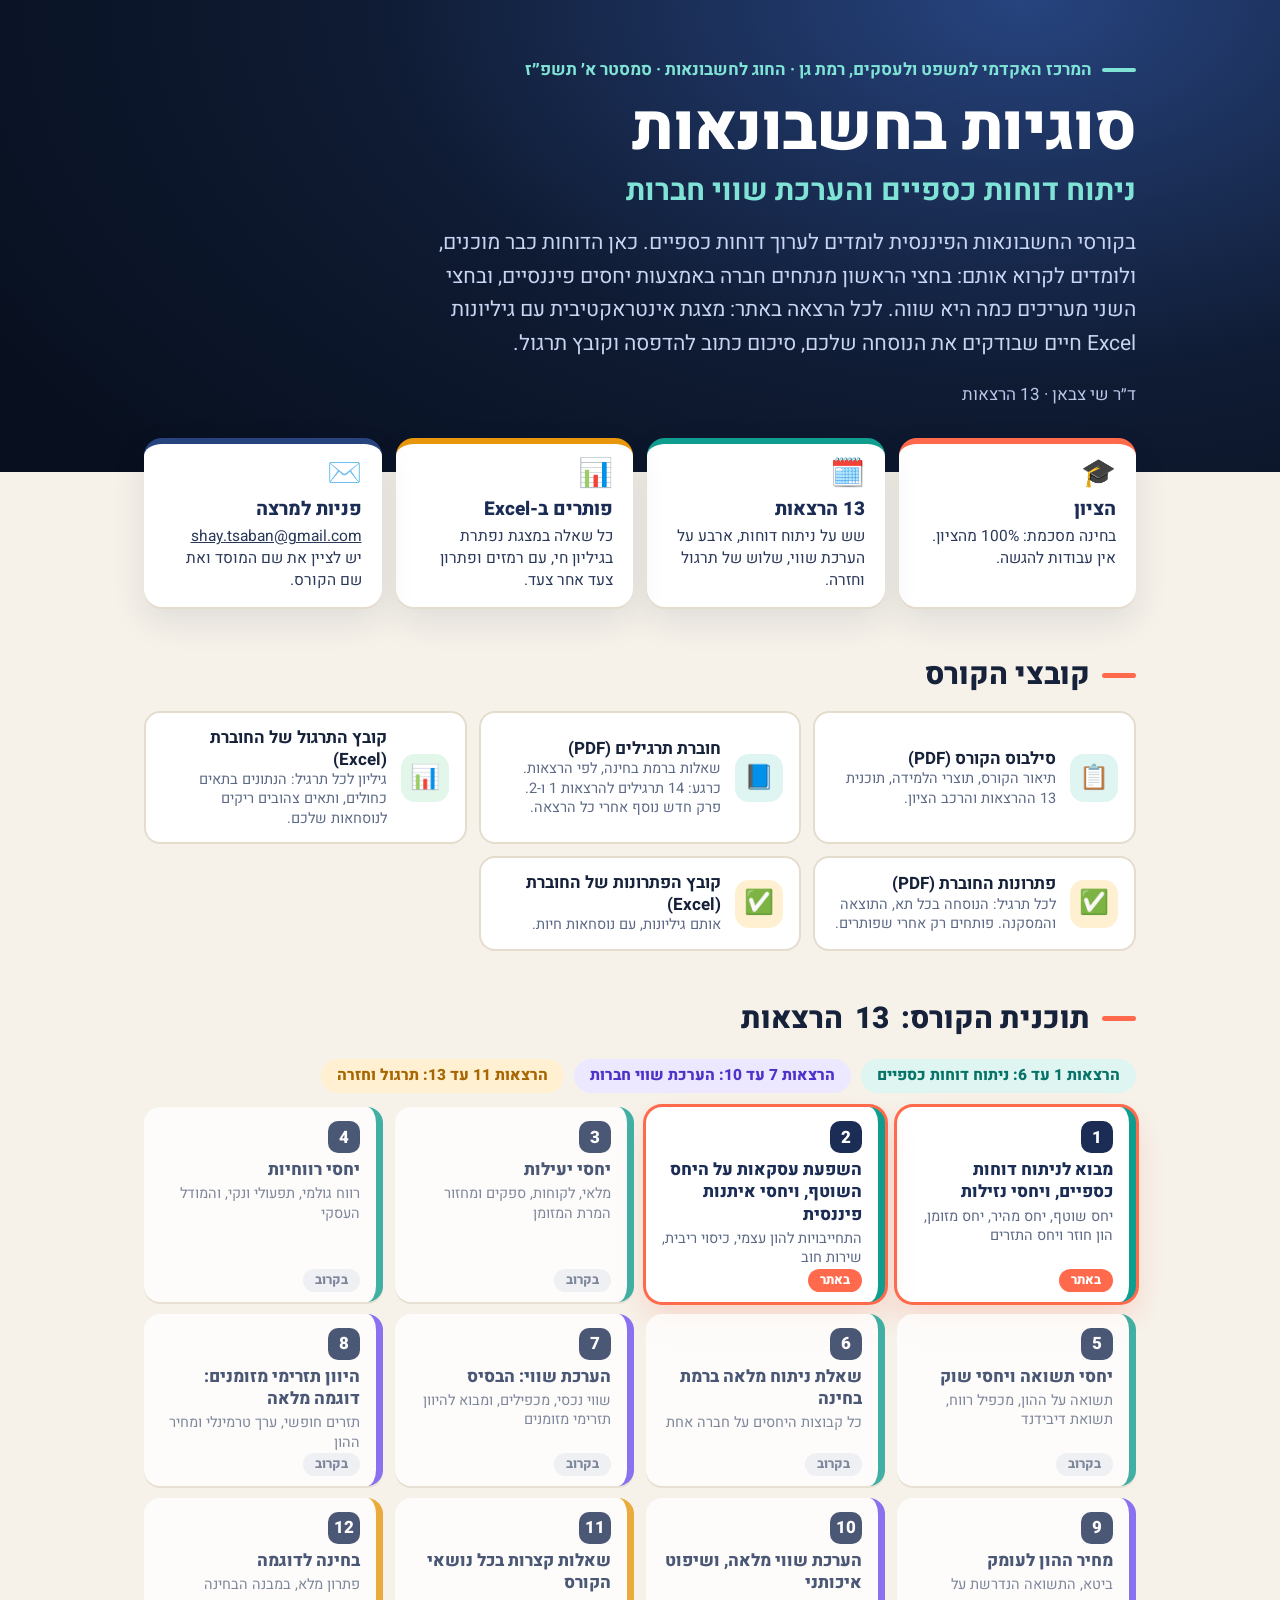
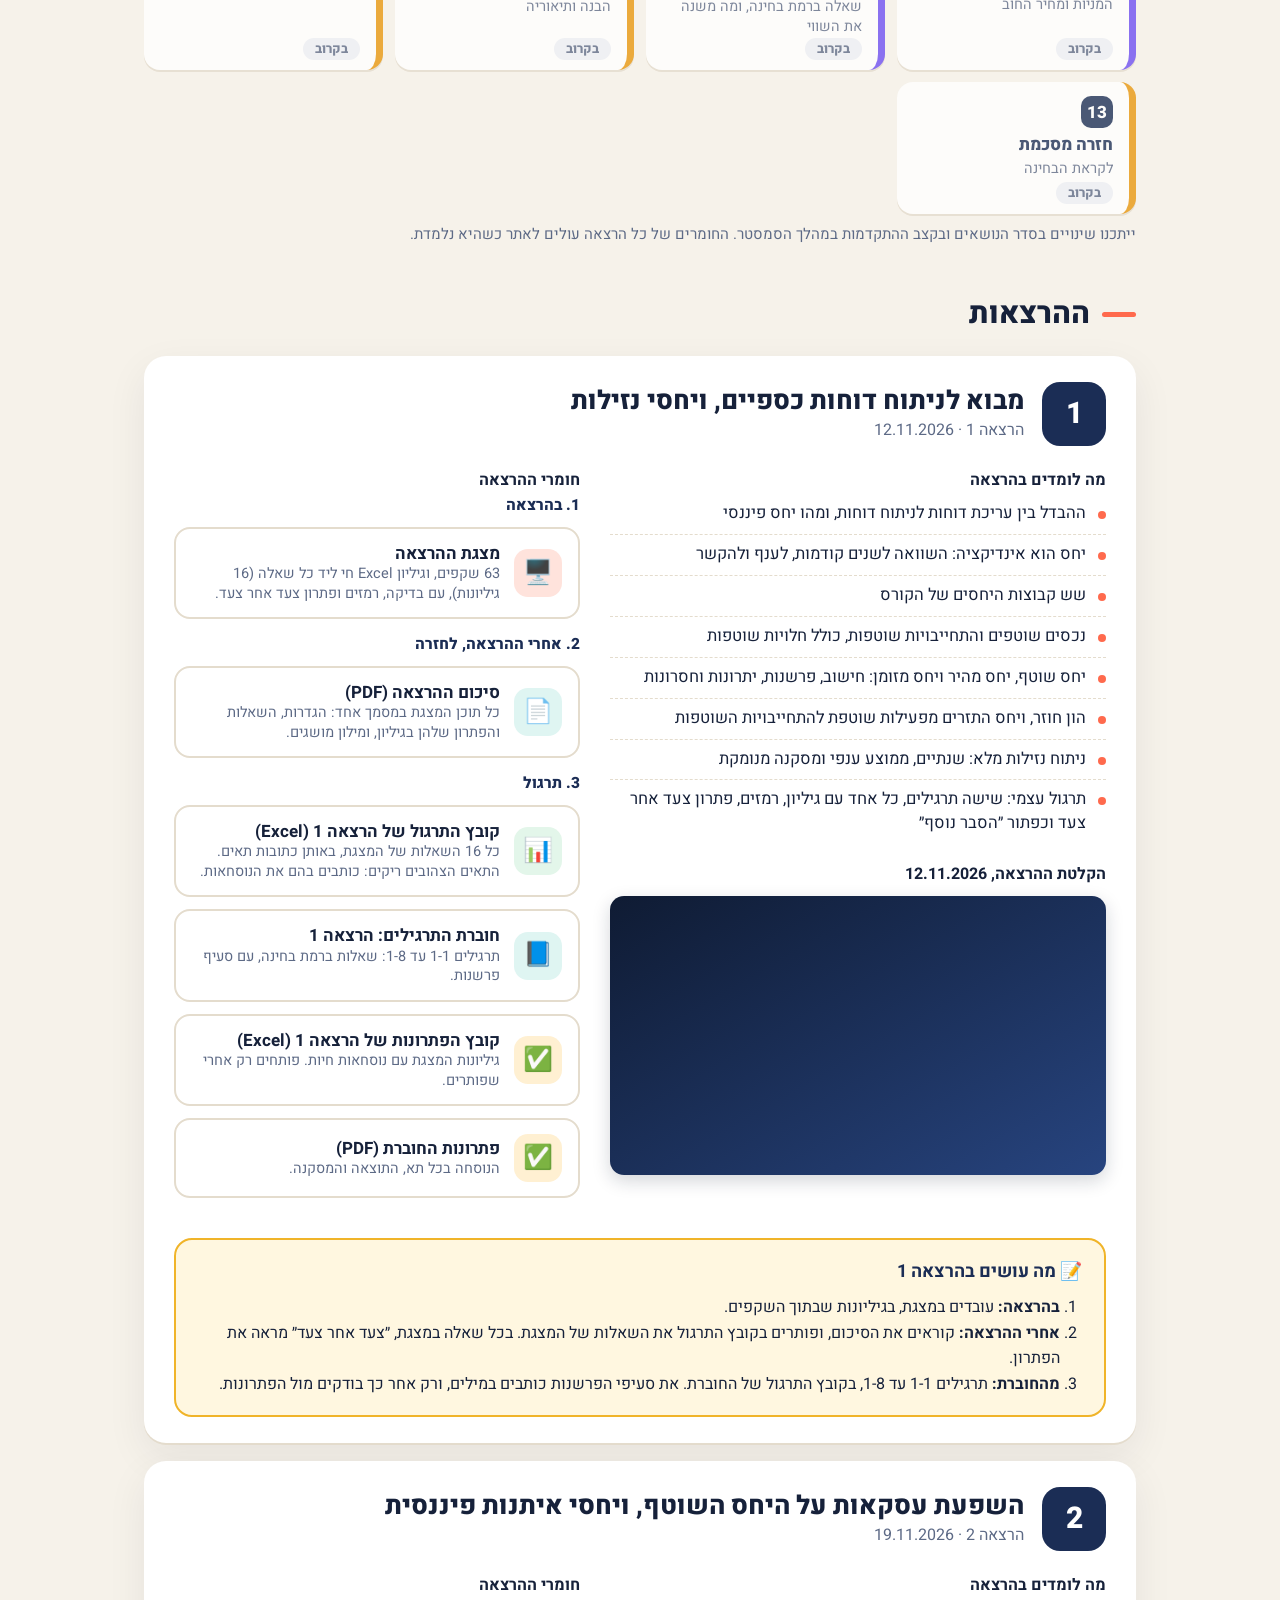
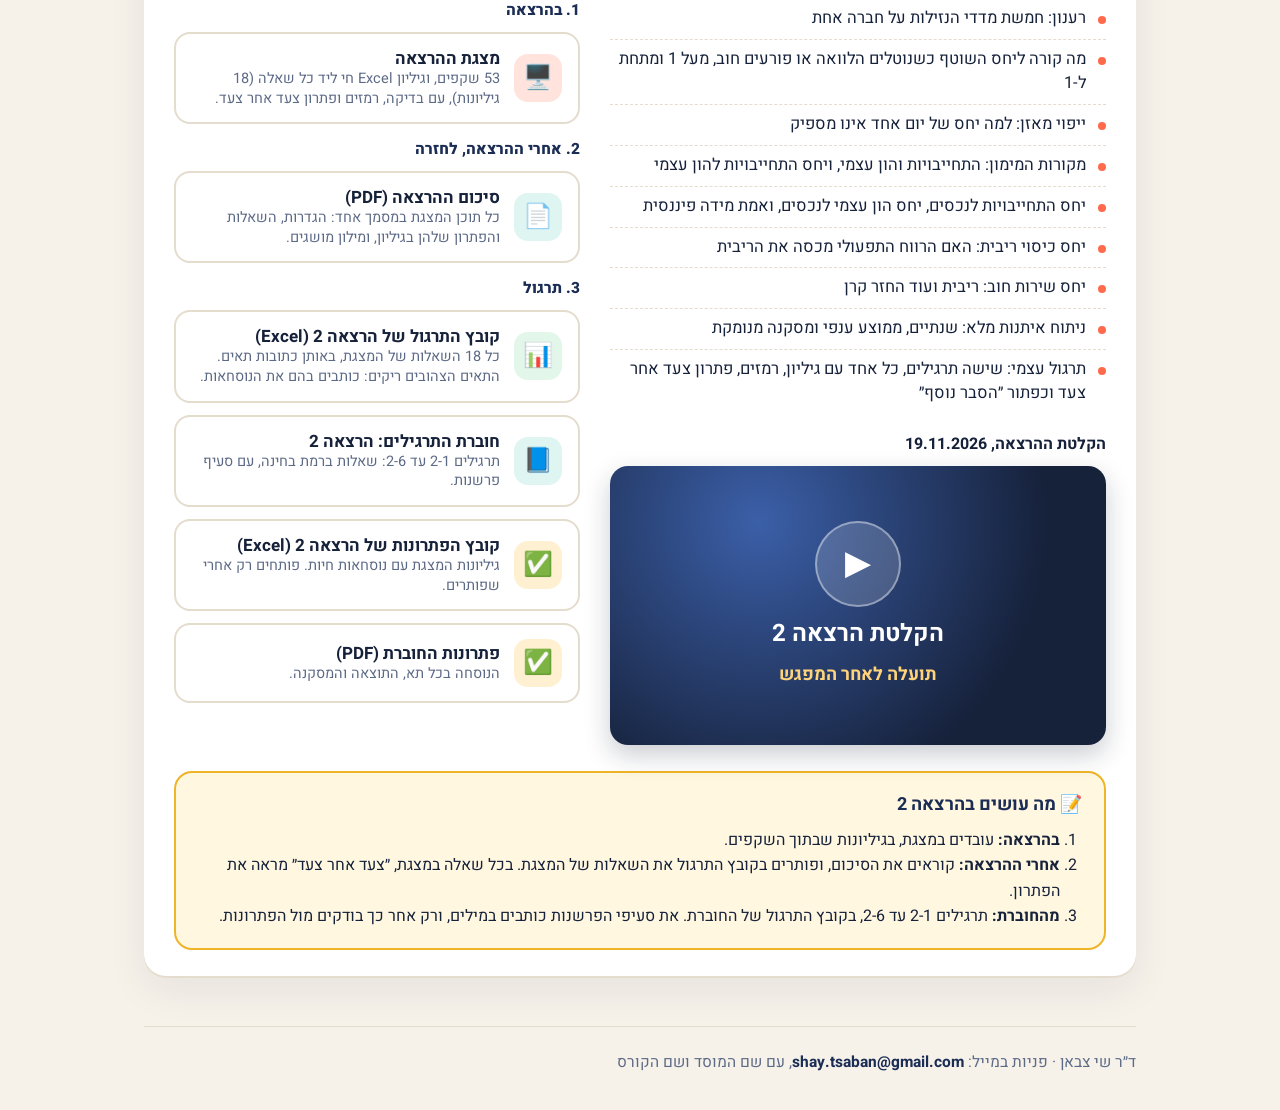
==== commit 272b83f6: "Hub: lecture cards in order, 1 then 2 Co-Authored-By: Claude Fable 5.2 <noreply@anthropic.com>" ====
--- a/index.html
+++ b/index.html
@@ -162,7 +162,35 @@
 </section>
 <section class="block">
 <h2 class="sec">ההרצאות</h2>
-<article class="lec" id="lesson-2">
+<article class="lec" id="lesson-1">
+<div class="lec-head"><div class="lec-n">1</div><div><h3>מבוא לניתוח דוחות כספיים, ויחסי נזילות</h3><div class="sub">הרצאה <span class="n">1</span> · <span class="n">12.11.2026</span></div></div></div>
+<div class="lec-body">
+<div><h4>מה לומדים בהרצאה</h4><ul class="learn">
+<li>ההבדל בין עריכת דוחות לניתוח דוחות, ומהו יחס פיננסי</li><li>יחס הוא אינדיקציה: השוואה לשנים קודמות, לענף ולהקשר</li><li>שש קבוצות היחסים של הקורס</li><li>נכסים שוטפים והתחייבויות שוטפות, כולל חלויות שוטפות</li><li>יחס שוטף, יחס מהיר ויחס מזומן: חישוב, פרשנות, יתרונות וחסרונות</li><li>הון חוזר, ויחס התזרים מפעילות שוטפת להתחייבויות השוטפות</li><li>ניתוח נזילות מלא: שנתיים, ממוצע ענפי ומסקנה מנומקת</li><li>תרגול עצמי: שישה תרגילים, כל אחד עם גיליון, רמזים, פתרון צעד אחר צעד וכפתור ״הסבר נוסף״</li>
+</ul>
+<div class="rec1" id="rec-1"><h4>הקלטת ההרצאה, <span class="n">12.11.2026</span></h4><div class="recbox"><iframe src="https://www.youtube-nocookie.com/embed/Fv4rRaQQyaY" title="הקלטת הרצאה 1, 12.11.2026" loading="lazy" allow="accelerometer; autoplay; clipboard-write; encrypted-media; gyroscope; picture-in-picture; web-share" referrerpolicy="strict-origin-when-cross-origin" allowfullscreen></iframe></div></div>
+</div>
+<div><h4>חומרי ההרצאה</h4>
+<div class="grp"><h5>1. בהרצאה</h5><div class="links">
+<a class="lk p" href="lectures/lecture-1/presentation.html"><span class="e">🖥️</span><span><b>מצגת ההרצאה</b><span class="d"><span class="n">63</span> שקפים, וגיליון Excel חי ליד כל שאלה (<span class="n">16</span> גיליונות), עם בדיקה, רמזים ופתרון צעד אחר צעד.</span></span></a>
+</div></div>
+<div class="grp"><h5>2. אחרי ההרצאה, לחזרה</h5><div class="links">
+<a class="lk s" href="lectures/lecture-1/summary.pdf"><span class="e">📄</span><span><b>סיכום ההרצאה (PDF)</b><span class="d">כל תוכן המצגת במסמך אחד: הגדרות, השאלות והפתרון שלהן בגיליון, ומילון מושגים.</span></span></a>
+</div></div>
+<div class="grp"><h5>3. תרגול</h5><div class="links">
+<a class="lk x" href="materials/practice-1.xlsx" download><span class="e">📊</span><span><b>קובץ התרגול של הרצאה 1 (Excel)</b><span class="d">כל <span class="n">16</span> השאלות של המצגת, באותן כתובות תאים. התאים הצהובים ריקים: כותבים בהם את הנוסחאות.</span></span></a>
+<a class="lk s" href="materials/booklet.pdf" target="_blank" rel="noopener"><span class="e">📘</span><span><b>חוברת התרגילים: הרצאה 1</b><span class="d">תרגילים <span class="n">1-1</span> עד <span class="n">1-8</span>: שאלות ברמת בחינה, עם סעיף פרשנות.</span></span></a>
+<a class="lk r" href="materials/practice-1-solutions.xlsx" download><span class="e">✅</span><span><b>קובץ הפתרונות של הרצאה 1 (Excel)</b><span class="d">גיליונות המצגת עם נוסחאות חיות. פותחים רק אחרי שפותרים.</span></span></a>
+<a class="lk r" href="materials/booklet-solutions.pdf" target="_blank" rel="noopener"><span class="e">✅</span><span><b>פתרונות החוברת (PDF)</b><span class="d">הנוסחה בכל תא, התוצאה והמסקנה.</span></span></a>
+</div></div>
+</div>
+</div>
+<div class="todo"><h4>📝 מה עושים בהרצאה <span class="n">1</span></h4><ol>
+<li><b>בהרצאה:</b> עובדים במצגת, בגיליונות שבתוך השקפים.</li>
+<li><b>אחרי ההרצאה:</b> קוראים את הסיכום, ופותרים בקובץ התרגול את השאלות של המצגת. בכל שאלה במצגת, ״צעד אחר צעד״ מראה את הפתרון.</li>
+<li><b>מהחוברת:</b> תרגילים <span class="n">1-1</span> עד <span class="n">1-8</span>, בקובץ התרגול של החוברת. את סעיפי הפרשנות כותבים במילים, ורק אחר כך בודקים מול הפתרונות.</li>
+</ol></div>
+</article><article class="lec" id="lesson-2">
 <div class="lec-head"><div class="lec-n">2</div><div><h3>השפעת עסקאות על היחס השוטף, ויחסי איתנות פיננסית</h3><div class="sub">הרצאה <span class="n">2</span> · <span class="n">19.11.2026</span></div></div></div>
 <div class="lec-body">
 <div><h4>מה לומדים בהרצאה</h4><ul class="learn">
@@ -190,34 +218,6 @@
 <li><b>אחרי ההרצאה:</b> קוראים את הסיכום, ופותרים בקובץ התרגול את השאלות של המצגת. בכל שאלה במצגת, ״צעד אחר צעד״ מראה את הפתרון.</li>
 <li><b>מהחוברת:</b> תרגילים <span class="n">2-1</span> עד <span class="n">2-6</span>, בקובץ התרגול של החוברת. את סעיפי הפרשנות כותבים במילים, ורק אחר כך בודקים מול הפתרונות.</li>
 </ol></div>
-</article><article class="lec" id="lesson-1">
-<div class="lec-head"><div class="lec-n">1</div><div><h3>מבוא לניתוח דוחות כספיים, ויחסי נזילות</h3><div class="sub">הרצאה <span class="n">1</span> · <span class="n">12.11.2026</span></div></div></div>
-<div class="lec-body">
-<div><h4>מה לומדים בהרצאה</h4><ul class="learn">
-<li>ההבדל בין עריכת דוחות לניתוח דוחות, ומהו יחס פיננסי</li><li>יחס הוא אינדיקציה: השוואה לשנים קודמות, לענף ולהקשר</li><li>שש קבוצות היחסים של הקורס</li><li>נכסים שוטפים והתחייבויות שוטפות, כולל חלויות שוטפות</li><li>יחס שוטף, יחס מהיר ויחס מזומן: חישוב, פרשנות, יתרונות וחסרונות</li><li>הון חוזר, ויחס התזרים מפעילות שוטפת להתחייבויות השוטפות</li><li>ניתוח נזילות מלא: שנתיים, ממוצע ענפי ומסקנה מנומקת</li><li>תרגול עצמי: שישה תרגילים, כל אחד עם גיליון, רמזים, פתרון צעד אחר צעד וכפתור ״הסבר נוסף״</li>
-</ul>
-<div class="rec1" id="rec-1"><h4>הקלטת ההרצאה, <span class="n">12.11.2026</span></h4><div class="recbox"><iframe src="https://www.youtube-nocookie.com/embed/Fv4rRaQQyaY" title="הקלטת הרצאה 1, 12.11.2026" loading="lazy" allow="accelerometer; autoplay; clipboard-write; encrypted-media; gyroscope; picture-in-picture; web-share" referrerpolicy="strict-origin-when-cross-origin" allowfullscreen></iframe></div></div>
-</div>
-<div><h4>חומרי ההרצאה</h4>
-<div class="grp"><h5>1. בהרצאה</h5><div class="links">
-<a class="lk p" href="lectures/lecture-1/presentation.html"><span class="e">🖥️</span><span><b>מצגת ההרצאה</b><span class="d"><span class="n">63</span> שקפים, וגיליון Excel חי ליד כל שאלה (<span class="n">16</span> גיליונות), עם בדיקה, רמזים ופתרון צעד אחר צעד.</span></span></a>
-</div></div>
-<div class="grp"><h5>2. אחרי ההרצאה, לחזרה</h5><div class="links">
-<a class="lk s" href="lectures/lecture-1/summary.pdf"><span class="e">📄</span><span><b>סיכום ההרצאה (PDF)</b><span class="d">כל תוכן המצגת במסמך אחד: הגדרות, השאלות והפתרון שלהן בגיליון, ומילון מושגים.</span></span></a>
-</div></div>
-<div class="grp"><h5>3. תרגול</h5><div class="links">
-<a class="lk x" href="materials/practice-1.xlsx" download><span class="e">📊</span><span><b>קובץ התרגול של הרצאה 1 (Excel)</b><span class="d">כל <span class="n">16</span> השאלות של המצגת, באותן כתובות תאים. התאים הצהובים ריקים: כותבים בהם את הנוסחאות.</span></span></a>
-<a class="lk s" href="materials/booklet.pdf" target="_blank" rel="noopener"><span class="e">📘</span><span><b>חוברת התרגילים: הרצאה 1</b><span class="d">תרגילים <span class="n">1-1</span> עד <span class="n">1-8</span>: שאלות ברמת בחינה, עם סעיף פרשנות.</span></span></a>
-<a class="lk r" href="materials/practice-1-solutions.xlsx" download><span class="e">✅</span><span><b>קובץ הפתרונות של הרצאה 1 (Excel)</b><span class="d">גיליונות המצגת עם נוסחאות חיות. פותחים רק אחרי שפותרים.</span></span></a>
-<a class="lk r" href="materials/booklet-solutions.pdf" target="_blank" rel="noopener"><span class="e">✅</span><span><b>פתרונות החוברת (PDF)</b><span class="d">הנוסחה בכל תא, התוצאה והמסקנה.</span></span></a>
-</div></div>
-</div>
-</div>
-<div class="todo"><h4>📝 מה עושים בהרצאה <span class="n">1</span></h4><ol>
-<li><b>בהרצאה:</b> עובדים במצגת, בגיליונות שבתוך השקפים.</li>
-<li><b>אחרי ההרצאה:</b> קוראים את הסיכום, ופותרים בקובץ התרגול את השאלות של המצגת. בכל שאלה במצגת, ״צעד אחר צעד״ מראה את הפתרון.</li>
-<li><b>מהחוברת:</b> תרגילים <span class="n">1-1</span> עד <span class="n">1-8</span>, בקובץ התרגול של החוברת. את סעיפי הפרשנות כותבים במילים, ורק אחר כך בודקים מול הפתרונות.</li>
-</ol></div>
 </article>
 </section>
 <footer>ד״ר שי צבאן · פניות במייל: <a href="mailto:shay.tsaban@gmail.com">shay.tsaban@gmail.com</a>, עם שם המוסד ושם הקורס</footer>
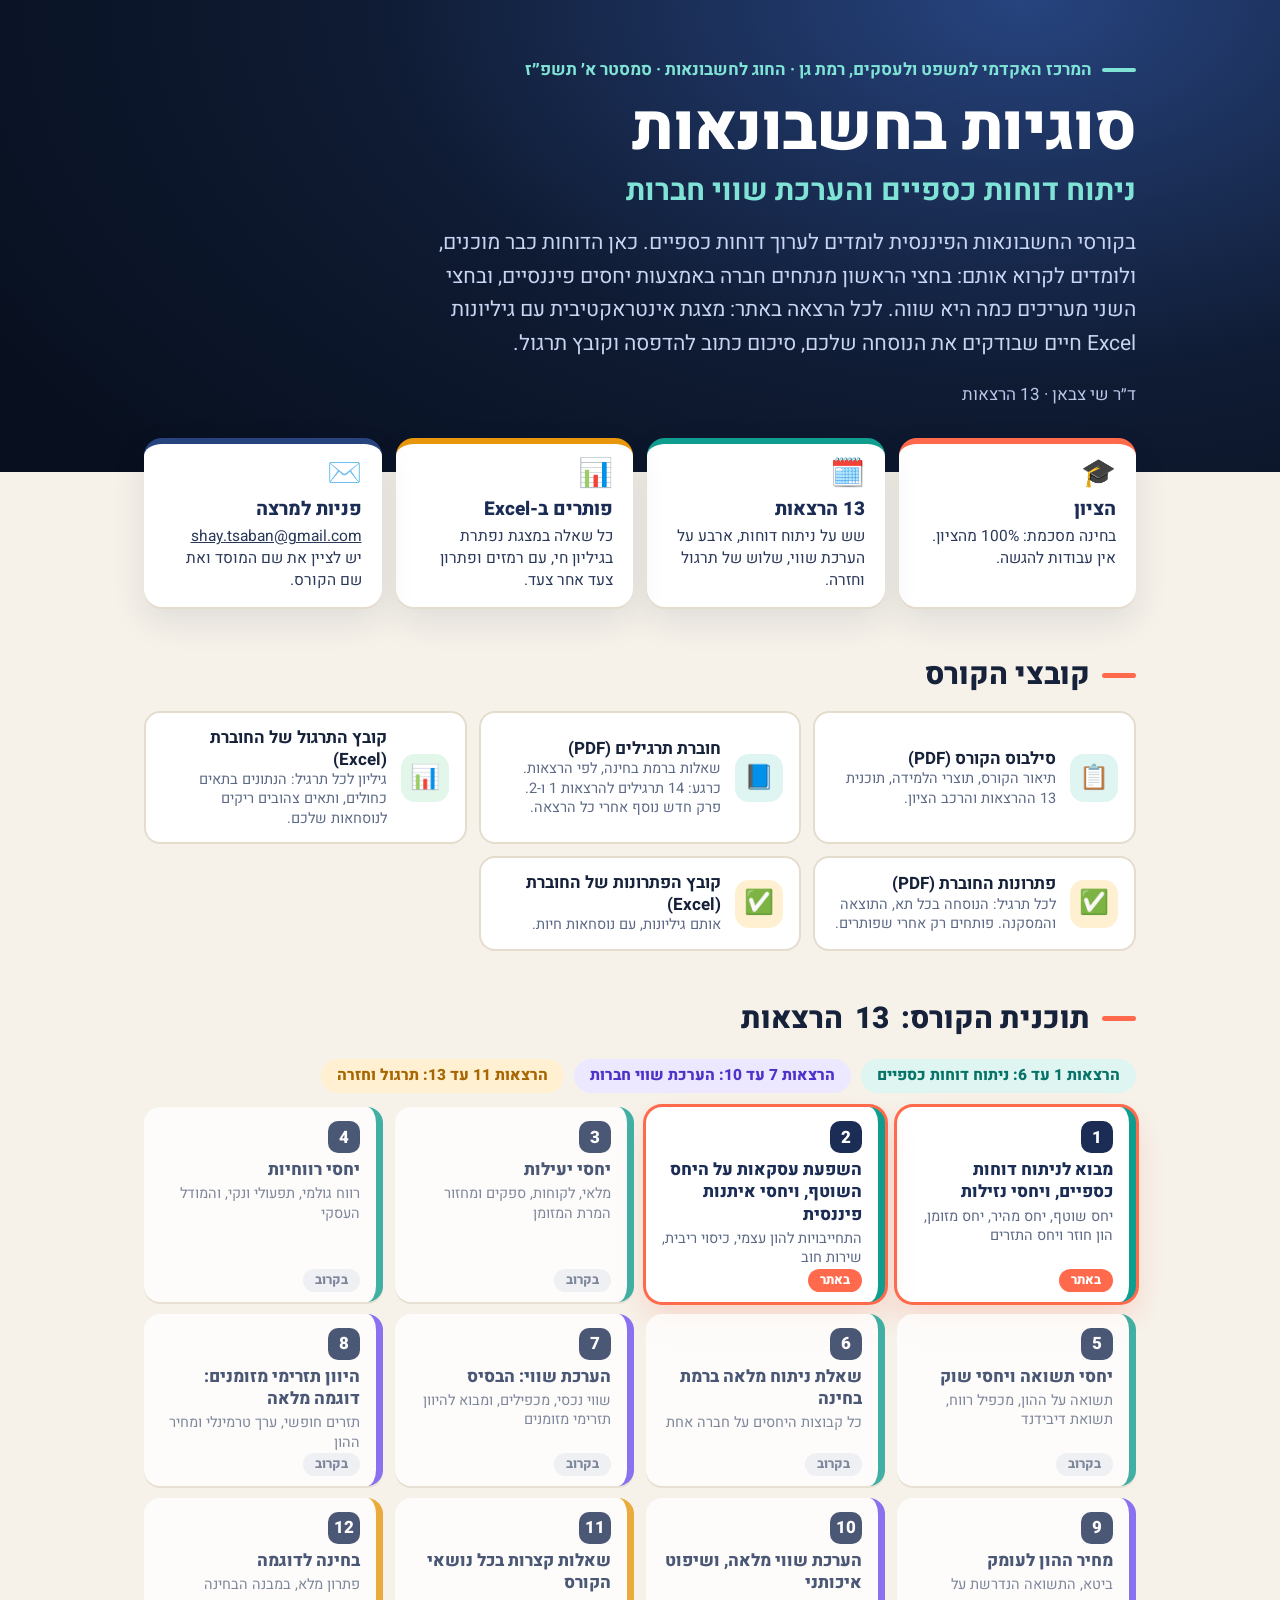
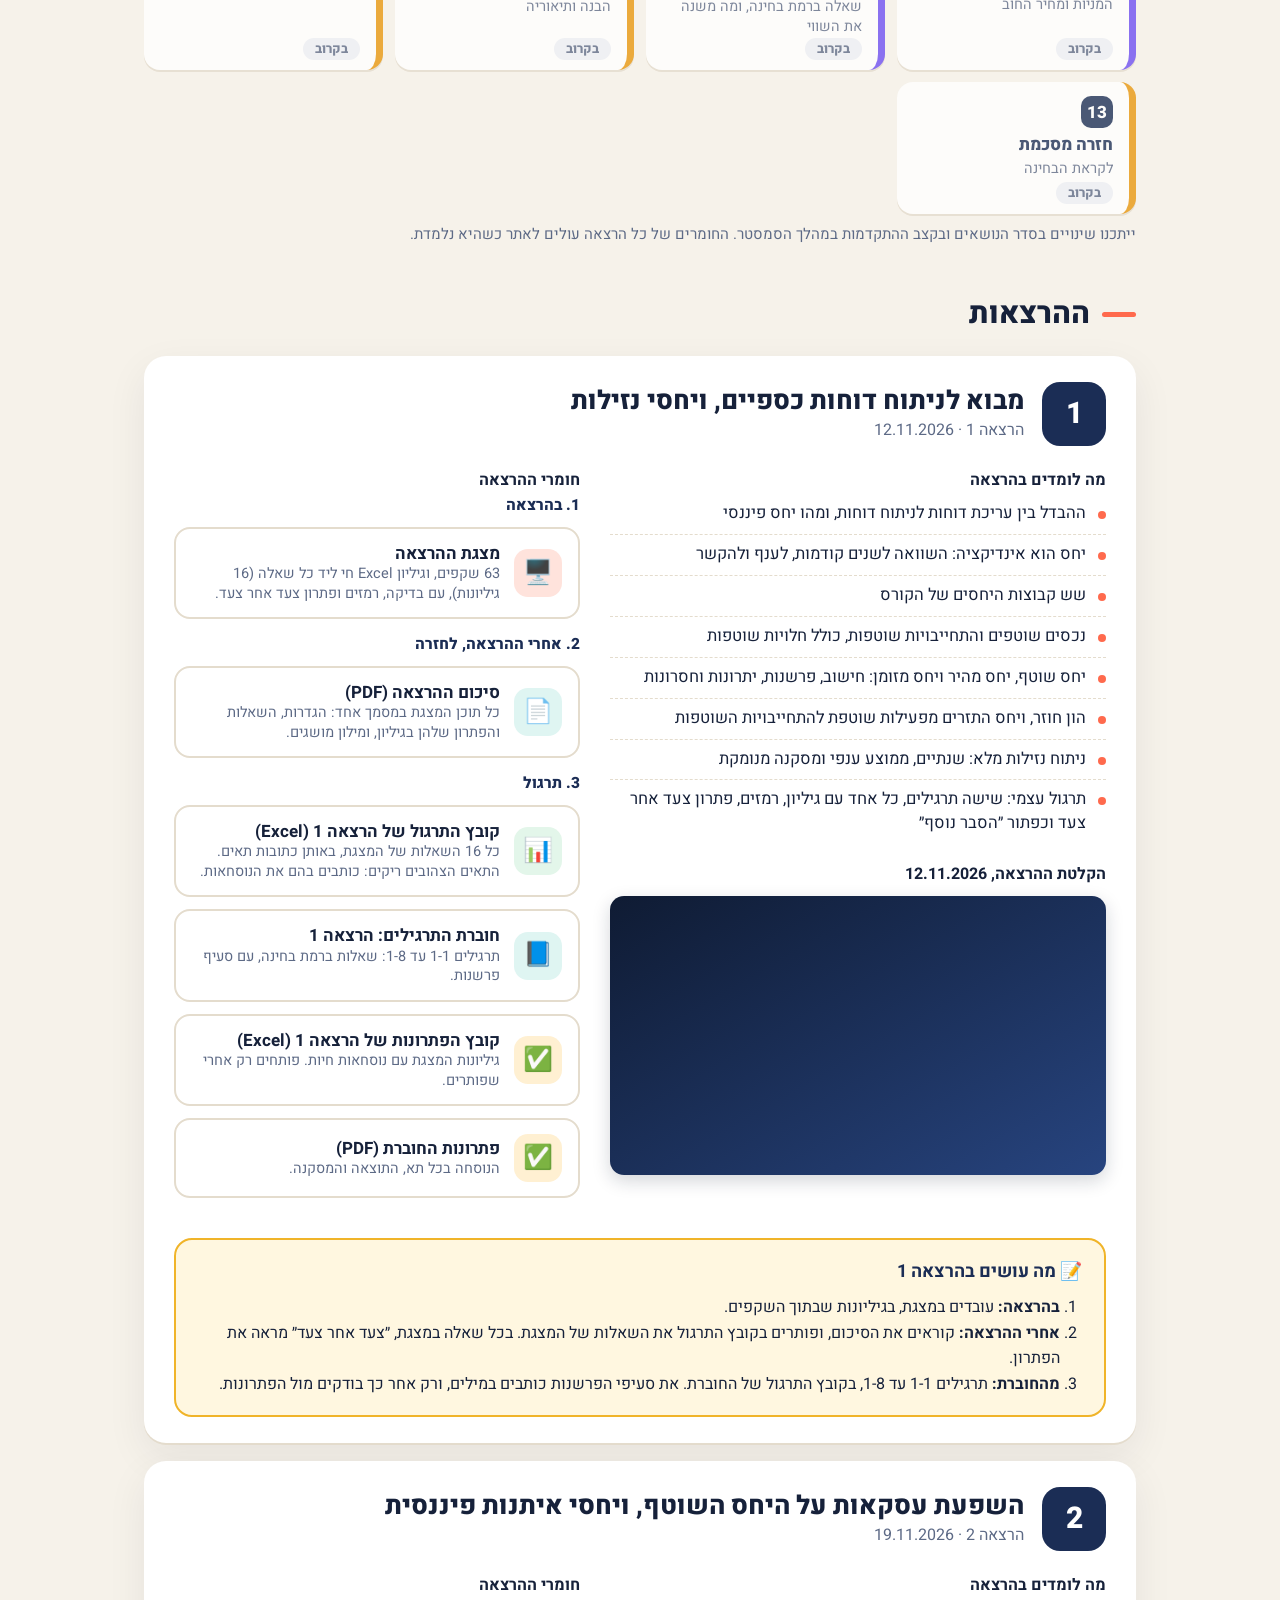
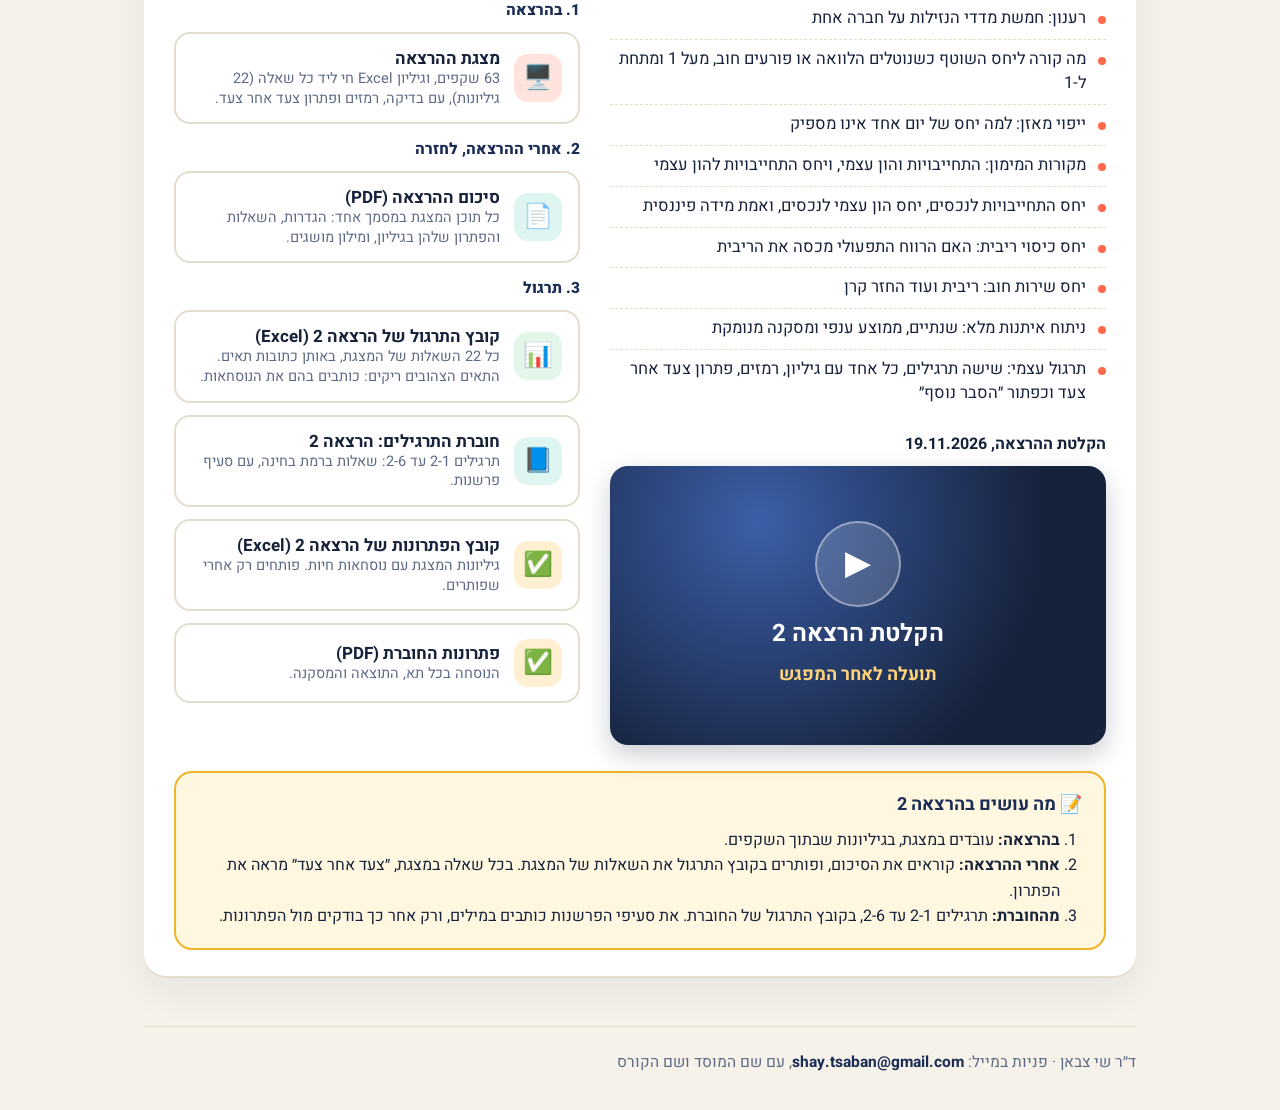
==== commit 89390aea: "Lecture 2: summary, practice workbooks and hub after the part 7 expansion Co-Authored-By: Claude Fab" ====
--- a/index.html
+++ b/index.html
@@ -200,13 +200,13 @@
 </div>
 <div><h4>חומרי ההרצאה</h4>
 <div class="grp"><h5>1. בהרצאה</h5><div class="links">
-<a class="lk p" href="lectures/lecture-2/presentation.html"><span class="e">🖥️</span><span><b>מצגת ההרצאה</b><span class="d"><span class="n">53</span> שקפים, וגיליון Excel חי ליד כל שאלה (<span class="n">18</span> גיליונות), עם בדיקה, רמזים ופתרון צעד אחר צעד.</span></span></a>
+<a class="lk p" href="lectures/lecture-2/presentation.html"><span class="e">🖥️</span><span><b>מצגת ההרצאה</b><span class="d"><span class="n">63</span> שקפים, וגיליון Excel חי ליד כל שאלה (<span class="n">22</span> גיליונות), עם בדיקה, רמזים ופתרון צעד אחר צעד.</span></span></a>
 </div></div>
 <div class="grp"><h5>2. אחרי ההרצאה, לחזרה</h5><div class="links">
 <a class="lk s" href="lectures/lecture-2/summary.pdf"><span class="e">📄</span><span><b>סיכום ההרצאה (PDF)</b><span class="d">כל תוכן המצגת במסמך אחד: הגדרות, השאלות והפתרון שלהן בגיליון, ומילון מושגים.</span></span></a>
 </div></div>
 <div class="grp"><h5>3. תרגול</h5><div class="links">
-<a class="lk x" href="materials/practice-2.xlsx" download><span class="e">📊</span><span><b>קובץ התרגול של הרצאה 2 (Excel)</b><span class="d">כל <span class="n">18</span> השאלות של המצגת, באותן כתובות תאים. התאים הצהובים ריקים: כותבים בהם את הנוסחאות.</span></span></a>
+<a class="lk x" href="materials/practice-2.xlsx" download><span class="e">📊</span><span><b>קובץ התרגול של הרצאה 2 (Excel)</b><span class="d">כל <span class="n">22</span> השאלות של המצגת, באותן כתובות תאים. התאים הצהובים ריקים: כותבים בהם את הנוסחאות.</span></span></a>
 <a class="lk s" href="materials/booklet.pdf" target="_blank" rel="noopener"><span class="e">📘</span><span><b>חוברת התרגילים: הרצאה 2</b><span class="d">תרגילים <span class="n">2-1</span> עד <span class="n">2-6</span>: שאלות ברמת בחינה, עם סעיף פרשנות.</span></span></a>
 <a class="lk r" href="materials/practice-2-solutions.xlsx" download><span class="e">✅</span><span><b>קובץ הפתרונות של הרצאה 2 (Excel)</b><span class="d">גיליונות המצגת עם נוסחאות חיות. פותחים רק אחרי שפותרים.</span></span></a>
 <a class="lk r" href="materials/booklet-solutions.pdf" target="_blank" rel="noopener"><span class="e">✅</span><span><b>פתרונות החוברת (PDF)</b><span class="d">הנוסחה בכל תא, התוצאה והמסקנה.</span></span></a>
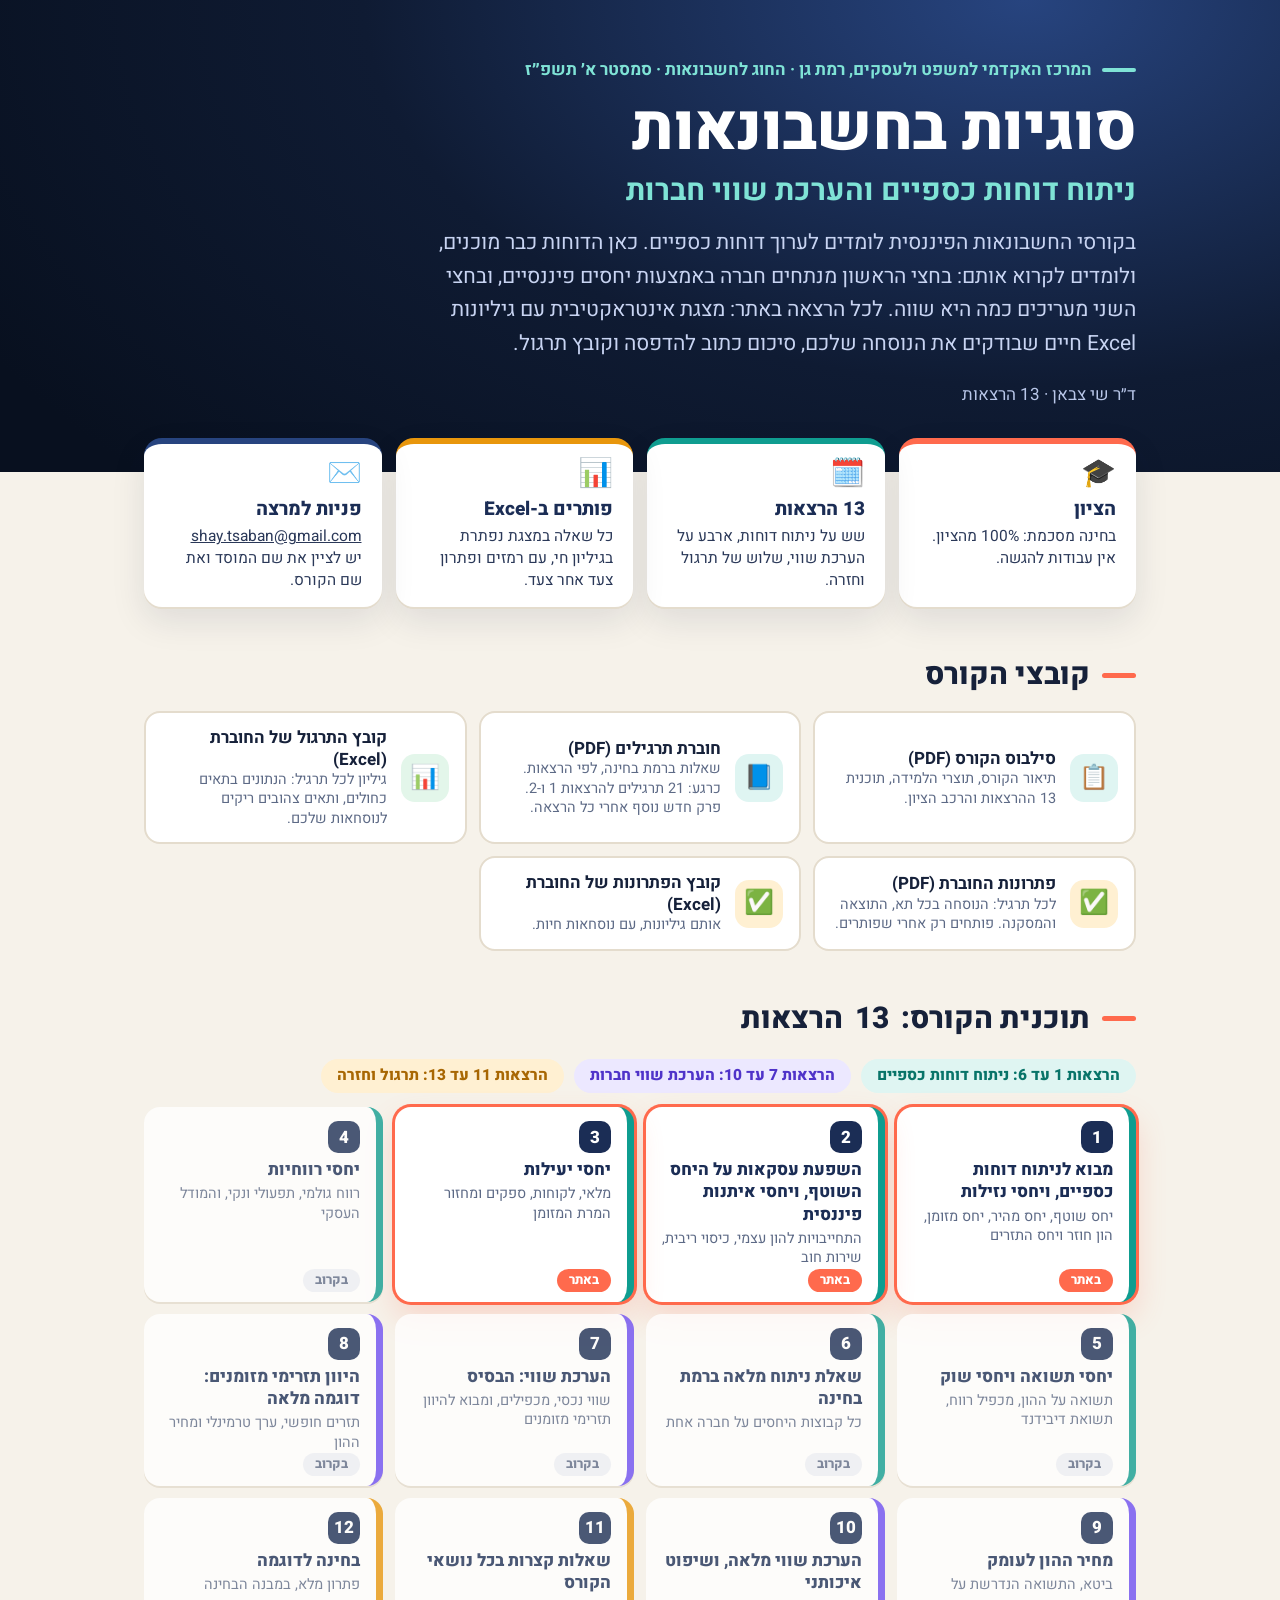
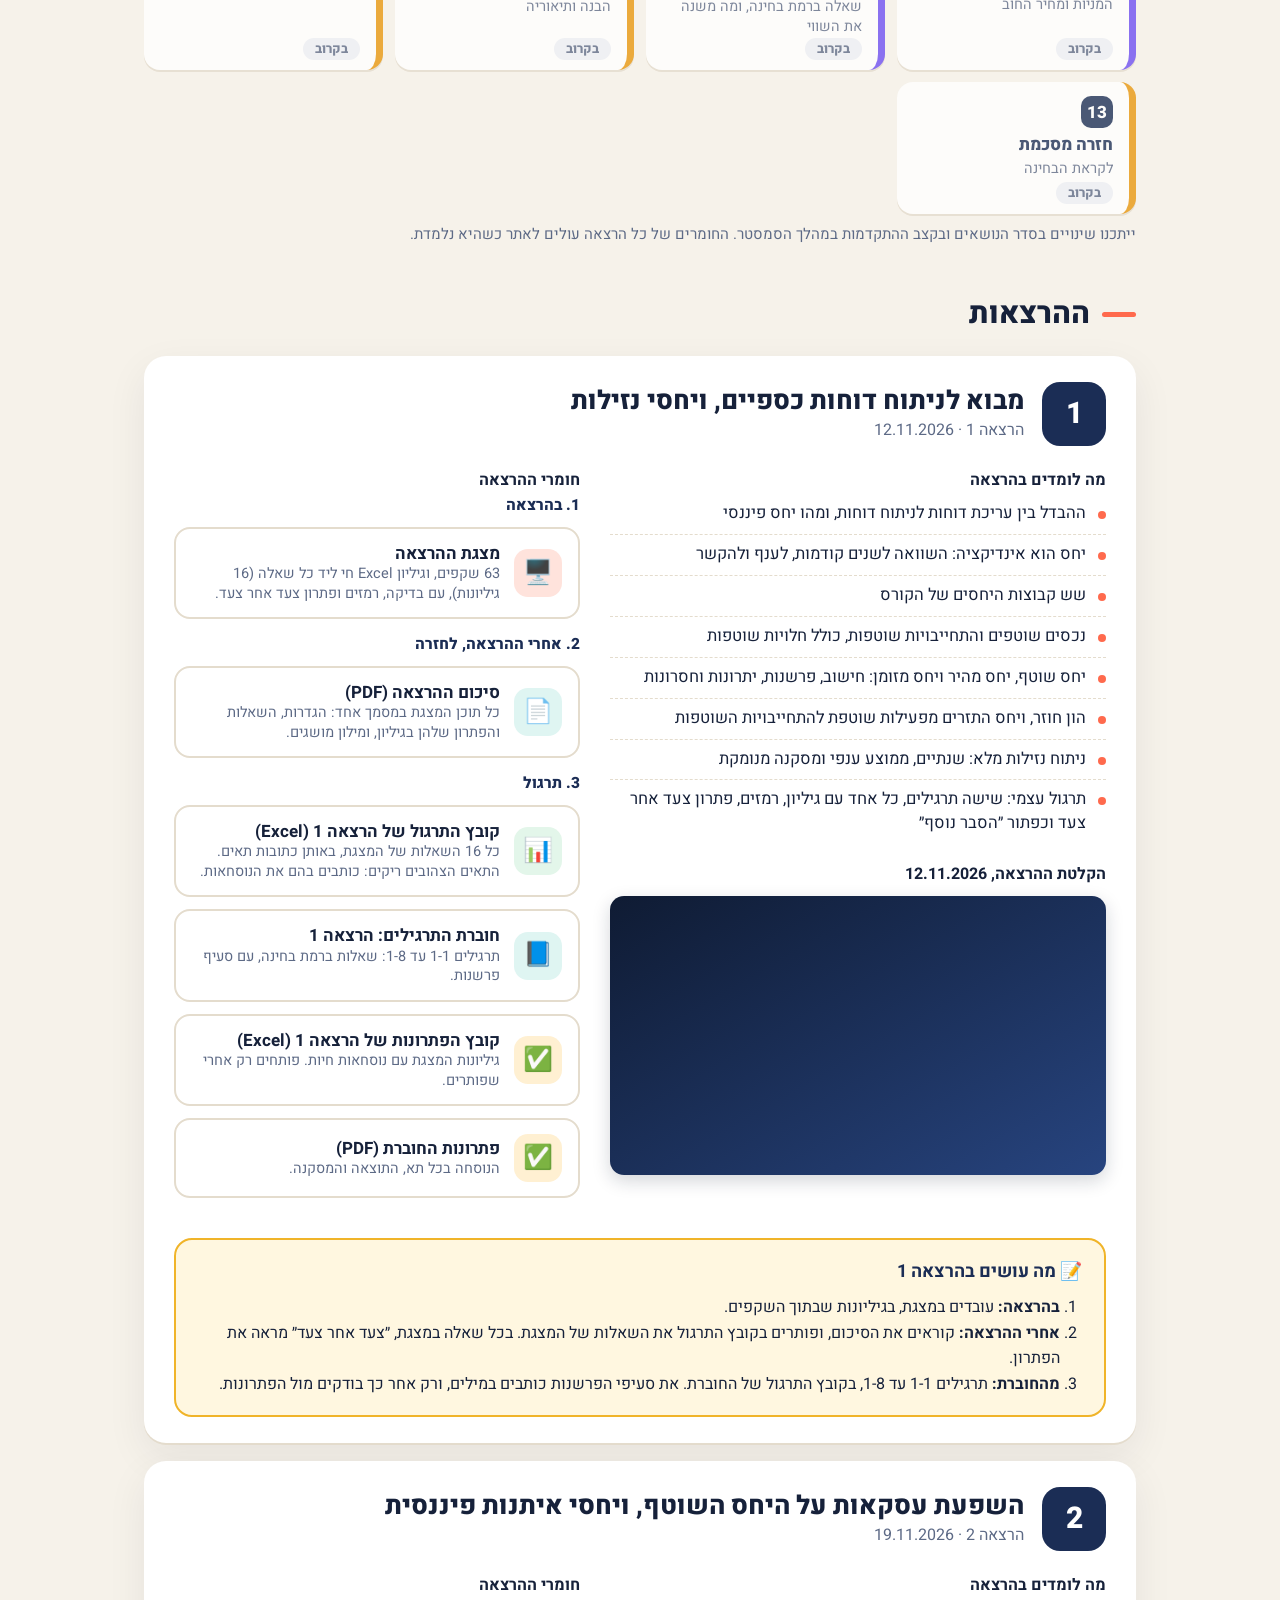
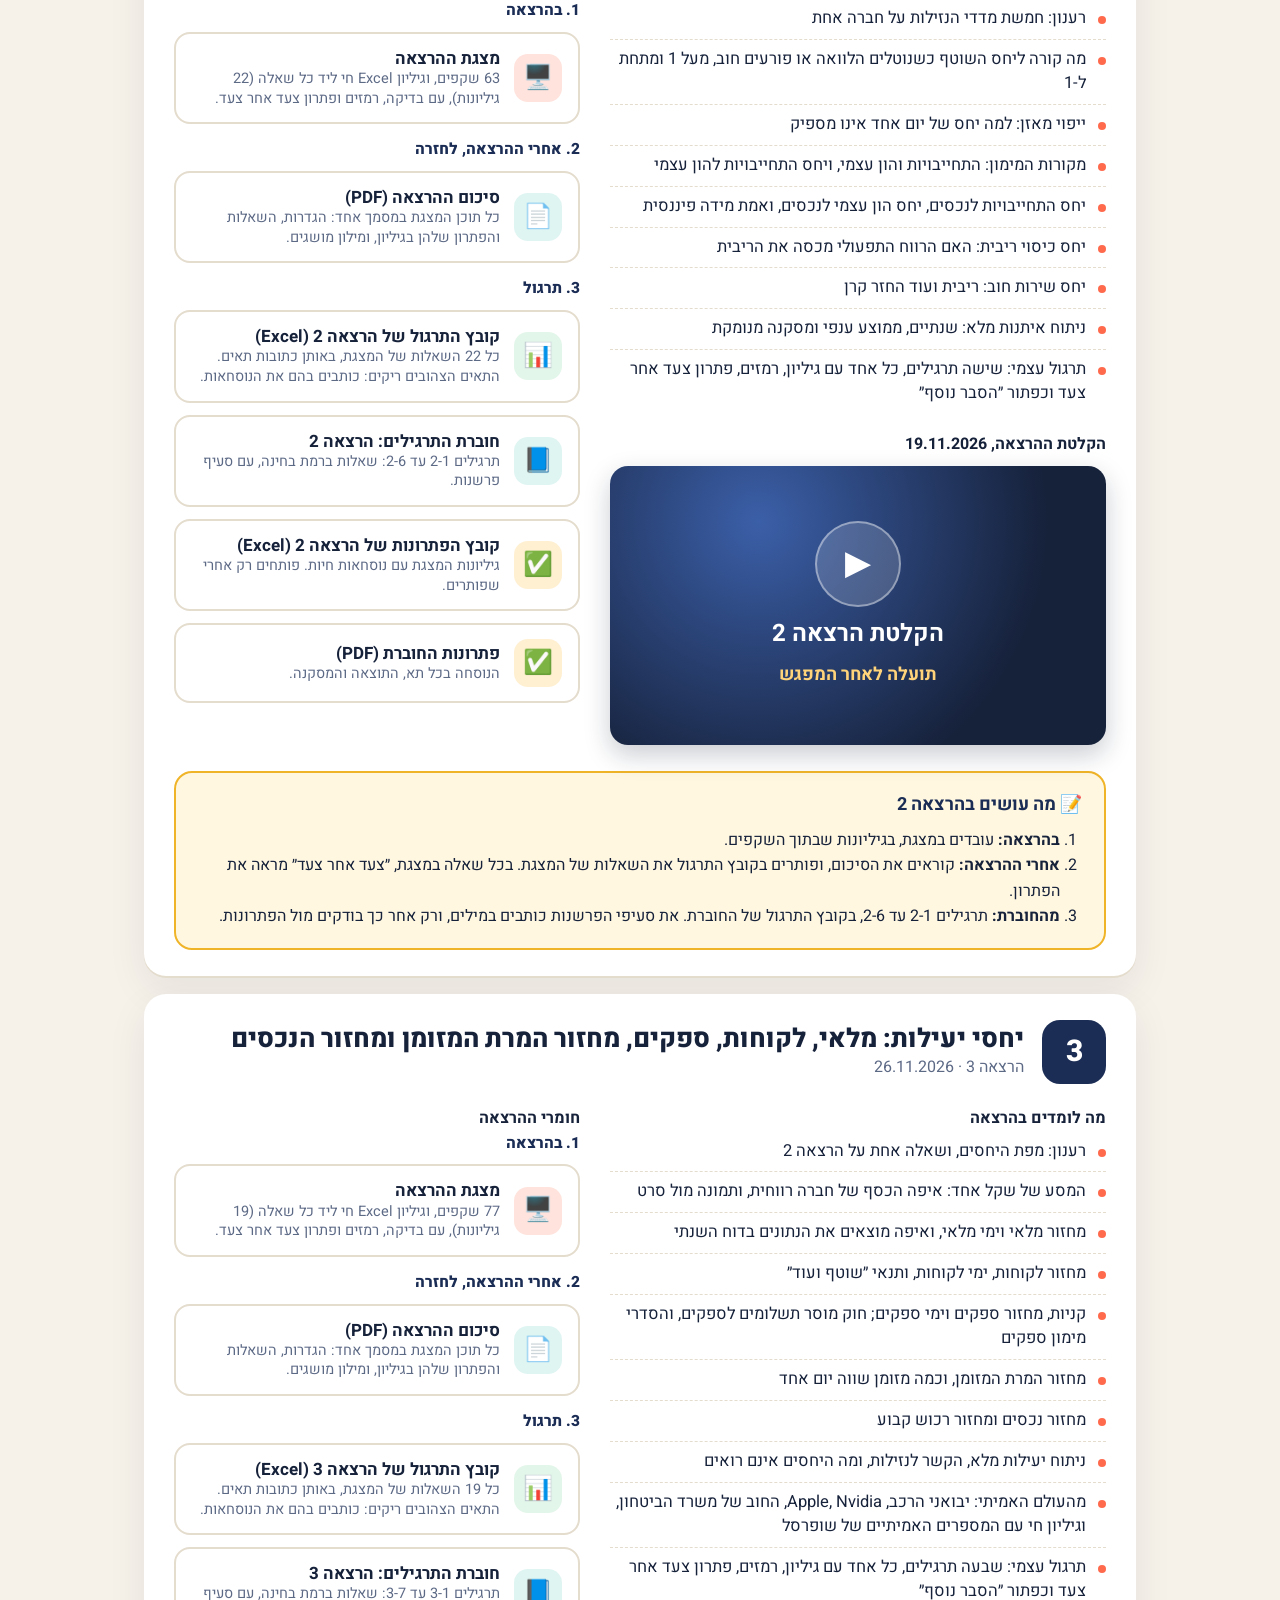
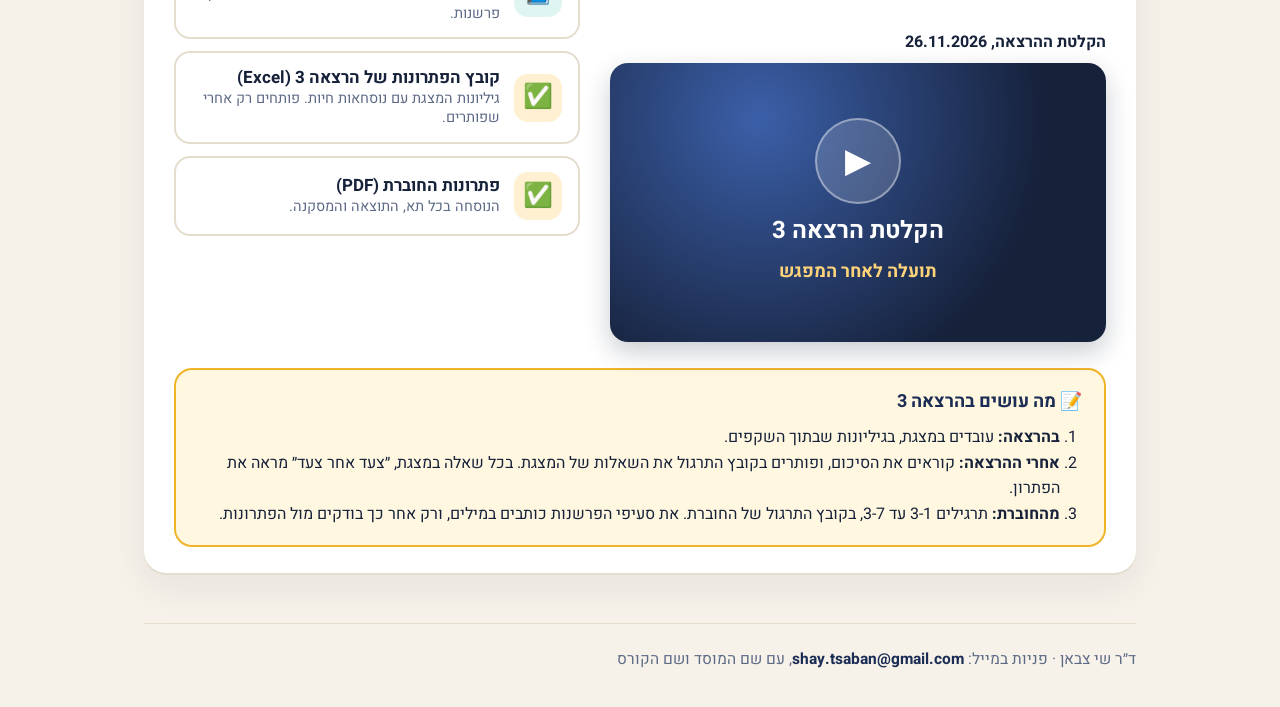
==== commit 0bf92b13: "Lecture 3 (26.11.2026): efficiency ratios Deck of 77 slides in 9 parts: recap, the journey of one sh" ====
--- a/index.html
+++ b/index.html
@@ -148,7 +148,7 @@
 <h2 class="sec">קובצי הקורס</h2>
 <div class="cgrid">
 <a class="lk s" href="materials/syllabus.pdf" target="_blank" rel="noopener"><span class="e">📋</span><span><b>סילבוס הקורס (PDF)</b><span class="d">תיאור הקורס, תוצרי הלמידה, תוכנית <span class="n">13</span> ההרצאות והרכב הציון.</span></span></a>
-<a class="lk s" href="materials/booklet.pdf" target="_blank" rel="noopener"><span class="e">📘</span><span><b>חוברת תרגילים (PDF)</b><span class="d">שאלות ברמת בחינה, לפי הרצאות. כרגע: <span class="n">14</span> תרגילים להרצאות <span class="n">1</span> ו-<span class="n">2</span>. פרק חדש נוסף אחרי כל הרצאה.</span></span></a>
+<a class="lk s" href="materials/booklet.pdf" target="_blank" rel="noopener"><span class="e">📘</span><span><b>חוברת תרגילים (PDF)</b><span class="d">שאלות ברמת בחינה, לפי הרצאות. כרגע: <span class="n">21</span> תרגילים להרצאות <span class="n">1</span> ו-<span class="n">2</span>. פרק חדש נוסף אחרי כל הרצאה.</span></span></a>
 <a class="lk x" href="materials/booklet-practice.xlsx" download><span class="e">📊</span><span><b>קובץ התרגול של החוברת (Excel)</b><span class="d">גיליון לכל תרגיל: הנתונים בתאים כחולים, ותאים צהובים ריקים לנוסחאות שלכם.</span></span></a>
 <a class="lk r" href="materials/booklet-solutions.pdf" target="_blank" rel="noopener"><span class="e">✅</span><span><b>פתרונות החוברת (PDF)</b><span class="d">לכל תרגיל: הנוסחה בכל תא, התוצאה והמסקנה. פותחים רק אחרי שפותרים.</span></span></a>
 <a class="lk r" href="materials/booklet-solutions.xlsx" download><span class="e">✅</span><span><b>קובץ הפתרונות של החוברת (Excel)</b><span class="d">אותם גיליונות, עם נוסחאות חיות.</span></span></a>
@@ -157,7 +157,7 @@
 <section class="block" id="plan">
 <h2 class="sec">תוכנית הקורס: <span class="n">13</span> הרצאות</h2>
 <div class="halves"><span class="a">הרצאות <span class="n">1</span> עד <span class="n">6</span>: ניתוח דוחות כספיים</span><span class="b">הרצאות <span class="n">7</span> עד <span class="n">10</span>: הערכת שווי חברות</span><span class="c">הרצאות <span class="n">11</span> עד <span class="n">13</span>: תרגול וחזרה</span></div>
-<div class="plan"><a class="pc a on" href="#lesson-1"><span class="pn"><span class="n">1</span></span><b>מבוא לניתוח דוחות כספיים, ויחסי נזילות</b><span class="pd">יחס שוטף, יחס מהיר, יחס מזומן, הון חוזר ויחס התזרים</span><em>באתר</em></a><a class="pc a on" href="#lesson-2"><span class="pn"><span class="n">2</span></span><b>השפעת עסקאות על היחס השוטף, ויחסי איתנות פיננסית</b><span class="pd">התחייבויות להון עצמי, כיסוי ריבית, שירות חוב</span><em>באתר</em></a><div class="pc a"><span class="pn"><span class="n">3</span></span><b>יחסי יעילות</b><span class="pd">מלאי, לקוחות, ספקים ומחזור המרת המזומן</span><em>בקרוב</em></div><div class="pc a"><span class="pn"><span class="n">4</span></span><b>יחסי רווחיות</b><span class="pd">רווח גולמי, תפעולי ונקי, והמודל העסקי</span><em>בקרוב</em></div><div class="pc a"><span class="pn"><span class="n">5</span></span><b>יחסי תשואה ויחסי שוק</b><span class="pd">תשואה על ההון, מכפיל רווח, תשואת דיבידנד</span><em>בקרוב</em></div><div class="pc a"><span class="pn"><span class="n">6</span></span><b>שאלת ניתוח מלאה ברמת בחינה</b><span class="pd">כל קבוצות היחסים על חברה אחת</span><em>בקרוב</em></div><div class="pc b"><span class="pn"><span class="n">7</span></span><b>הערכת שווי: הבסיס</b><span class="pd">שווי נכסי, מכפילים, ומבוא להיוון תזרימי מזומנים</span><em>בקרוב</em></div><div class="pc b"><span class="pn"><span class="n">8</span></span><b>היוון תזרימי מזומנים: דוגמה מלאה</b><span class="pd">תזרים חופשי, ערך טרמינלי ומחיר ההון</span><em>בקרוב</em></div><div class="pc b"><span class="pn"><span class="n">9</span></span><b>מחיר ההון לעומק</b><span class="pd">ביטא, התשואה הנדרשת על המניות ומחיר החוב</span><em>בקרוב</em></div><div class="pc b"><span class="pn"><span class="n">10</span></span><b>הערכת שווי מלאה, ושיפוט איכותני</b><span class="pd">שאלה ברמת בחינה, ומה משנה את השווי</span><em>בקרוב</em></div><div class="pc c"><span class="pn"><span class="n">11</span></span><b>שאלות קצרות בכל נושאי הקורס</b><span class="pd">הבנה ותיאוריה</span><em>בקרוב</em></div><div class="pc c"><span class="pn"><span class="n">12</span></span><b>בחינה לדוגמה</b><span class="pd">פתרון מלא, במבנה הבחינה</span><em>בקרוב</em></div><div class="pc c"><span class="pn"><span class="n">13</span></span><b>חזרה מסכמת</b><span class="pd">לקראת הבחינה</span><em>בקרוב</em></div></div>
+<div class="plan"><a class="pc a on" href="#lesson-1"><span class="pn"><span class="n">1</span></span><b>מבוא לניתוח דוחות כספיים, ויחסי נזילות</b><span class="pd">יחס שוטף, יחס מהיר, יחס מזומן, הון חוזר ויחס התזרים</span><em>באתר</em></a><a class="pc a on" href="#lesson-2"><span class="pn"><span class="n">2</span></span><b>השפעת עסקאות על היחס השוטף, ויחסי איתנות פיננסית</b><span class="pd">התחייבויות להון עצמי, כיסוי ריבית, שירות חוב</span><em>באתר</em></a><a class="pc a on" href="#lesson-3"><span class="pn"><span class="n">3</span></span><b>יחסי יעילות</b><span class="pd">מלאי, לקוחות, ספקים ומחזור המרת המזומן</span><em>באתר</em></a><div class="pc a"><span class="pn"><span class="n">4</span></span><b>יחסי רווחיות</b><span class="pd">רווח גולמי, תפעולי ונקי, והמודל העסקי</span><em>בקרוב</em></div><div class="pc a"><span class="pn"><span class="n">5</span></span><b>יחסי תשואה ויחסי שוק</b><span class="pd">תשואה על ההון, מכפיל רווח, תשואת דיבידנד</span><em>בקרוב</em></div><div class="pc a"><span class="pn"><span class="n">6</span></span><b>שאלת ניתוח מלאה ברמת בחינה</b><span class="pd">כל קבוצות היחסים על חברה אחת</span><em>בקרוב</em></div><div class="pc b"><span class="pn"><span class="n">7</span></span><b>הערכת שווי: הבסיס</b><span class="pd">שווי נכסי, מכפילים, ומבוא להיוון תזרימי מזומנים</span><em>בקרוב</em></div><div class="pc b"><span class="pn"><span class="n">8</span></span><b>היוון תזרימי מזומנים: דוגמה מלאה</b><span class="pd">תזרים חופשי, ערך טרמינלי ומחיר ההון</span><em>בקרוב</em></div><div class="pc b"><span class="pn"><span class="n">9</span></span><b>מחיר ההון לעומק</b><span class="pd">ביטא, התשואה הנדרשת על המניות ומחיר החוב</span><em>בקרוב</em></div><div class="pc b"><span class="pn"><span class="n">10</span></span><b>הערכת שווי מלאה, ושיפוט איכותני</b><span class="pd">שאלה ברמת בחינה, ומה משנה את השווי</span><em>בקרוב</em></div><div class="pc c"><span class="pn"><span class="n">11</span></span><b>שאלות קצרות בכל נושאי הקורס</b><span class="pd">הבנה ותיאוריה</span><em>בקרוב</em></div><div class="pc c"><span class="pn"><span class="n">12</span></span><b>בחינה לדוגמה</b><span class="pd">פתרון מלא, במבנה הבחינה</span><em>בקרוב</em></div><div class="pc c"><span class="pn"><span class="n">13</span></span><b>חזרה מסכמת</b><span class="pd">לקראת הבחינה</span><em>בקרוב</em></div></div>
 <p class="cnote">ייתכנו שינויים בסדר הנושאים ובקצב ההתקדמות במהלך הסמסטר. החומרים של כל הרצאה עולים לאתר כשהיא נלמדת.</p>
 </section>
 <section class="block">
@@ -218,6 +218,34 @@
 <li><b>אחרי ההרצאה:</b> קוראים את הסיכום, ופותרים בקובץ התרגול את השאלות של המצגת. בכל שאלה במצגת, ״צעד אחר צעד״ מראה את הפתרון.</li>
 <li><b>מהחוברת:</b> תרגילים <span class="n">2-1</span> עד <span class="n">2-6</span>, בקובץ התרגול של החוברת. את סעיפי הפרשנות כותבים במילים, ורק אחר כך בודקים מול הפתרונות.</li>
 </ol></div>
+</article><article class="lec" id="lesson-3">
+<div class="lec-head"><div class="lec-n">3</div><div><h3>יחסי יעילות: מלאי, לקוחות, ספקים, מחזור המרת המזומן ומחזור הנכסים</h3><div class="sub">הרצאה <span class="n">3</span> · <span class="n">26.11.2026</span></div></div></div>
+<div class="lec-body">
+<div><h4>מה לומדים בהרצאה</h4><ul class="learn">
+<li>רענון: מפת היחסים, ושאלה אחת על הרצאה 2</li><li>המסע של שקל אחד: איפה הכסף של חברה רווחית, ותמונה מול סרט</li><li>מחזור מלאי וימי מלאי, ואיפה מוצאים את הנתונים בדוח השנתי</li><li>מחזור לקוחות, ימי לקוחות, ותנאי ״שוטף ועוד״</li><li>קניות, מחזור ספקים וימי ספקים; חוק מוסר תשלומים לספקים, והסדרי מימון ספקים</li><li>מחזור המרת המזומן, וכמה מזומן שווה יום אחד</li><li>מחזור נכסים ומחזור רכוש קבוע</li><li>ניתוח יעילות מלא, הקשר לנזילות, ומה היחסים אינם רואים</li><li>מהעולם האמיתי: יבואני הרכב, Apple, Nvidia, החוב של משרד הביטחון, וגיליון חי עם המספרים האמיתיים של שופרסל</li><li>תרגול עצמי: שבעה תרגילים, כל אחד עם גיליון, רמזים, פתרון צעד אחר צעד וכפתור ״הסבר נוסף״</li>
+</ul>
+<div class="rec1" id="rec-3"><h4>הקלטת ההרצאה, <span class="n">26.11.2026</span></h4><div class="recbig"><div class="rb-in"><span class="rb-play">▶</span><b>הקלטת הרצאה 3</b><span>תועלה לאחר המפגש</span></div></div></div>
+</div>
+<div><h4>חומרי ההרצאה</h4>
+<div class="grp"><h5>1. בהרצאה</h5><div class="links">
+<a class="lk p" href="lectures/lecture-3/presentation.html"><span class="e">🖥️</span><span><b>מצגת ההרצאה</b><span class="d"><span class="n">77</span> שקפים, וגיליון Excel חי ליד כל שאלה (<span class="n">19</span> גיליונות), עם בדיקה, רמזים ופתרון צעד אחר צעד.</span></span></a>
+</div></div>
+<div class="grp"><h5>2. אחרי ההרצאה, לחזרה</h5><div class="links">
+<a class="lk s" href="lectures/lecture-3/summary.pdf"><span class="e">📄</span><span><b>סיכום ההרצאה (PDF)</b><span class="d">כל תוכן המצגת במסמך אחד: הגדרות, השאלות והפתרון שלהן בגיליון, ומילון מושגים.</span></span></a>
+</div></div>
+<div class="grp"><h5>3. תרגול</h5><div class="links">
+<a class="lk x" href="materials/practice-3.xlsx" download><span class="e">📊</span><span><b>קובץ התרגול של הרצאה 3 (Excel)</b><span class="d">כל <span class="n">19</span> השאלות של המצגת, באותן כתובות תאים. התאים הצהובים ריקים: כותבים בהם את הנוסחאות.</span></span></a>
+<a class="lk s" href="materials/booklet.pdf" target="_blank" rel="noopener"><span class="e">📘</span><span><b>חוברת התרגילים: הרצאה 3</b><span class="d">תרגילים <span class="n">3-1</span> עד <span class="n">3-7</span>: שאלות ברמת בחינה, עם סעיף פרשנות.</span></span></a>
+<a class="lk r" href="materials/practice-3-solutions.xlsx" download><span class="e">✅</span><span><b>קובץ הפתרונות של הרצאה 3 (Excel)</b><span class="d">גיליונות המצגת עם נוסחאות חיות. פותחים רק אחרי שפותרים.</span></span></a>
+<a class="lk r" href="materials/booklet-solutions.pdf" target="_blank" rel="noopener"><span class="e">✅</span><span><b>פתרונות החוברת (PDF)</b><span class="d">הנוסחה בכל תא, התוצאה והמסקנה.</span></span></a>
+</div></div>
+</div>
+</div>
+<div class="todo"><h4>📝 מה עושים בהרצאה <span class="n">3</span></h4><ol>
+<li><b>בהרצאה:</b> עובדים במצגת, בגיליונות שבתוך השקפים.</li>
+<li><b>אחרי ההרצאה:</b> קוראים את הסיכום, ופותרים בקובץ התרגול את השאלות של המצגת. בכל שאלה במצגת, ״צעד אחר צעד״ מראה את הפתרון.</li>
+<li><b>מהחוברת:</b> תרגילים <span class="n">3-1</span> עד <span class="n">3-7</span>, בקובץ התרגול של החוברת. את סעיפי הפרשנות כותבים במילים, ורק אחר כך בודקים מול הפתרונות.</li>
+</ol></div>
 </article>
 </section>
 <footer>ד״ר שי צבאן · פניות במייל: <a href="mailto:shay.tsaban@gmail.com">shay.tsaban@gmail.com</a>, עם שם המוסד ושם הקורס</footer>
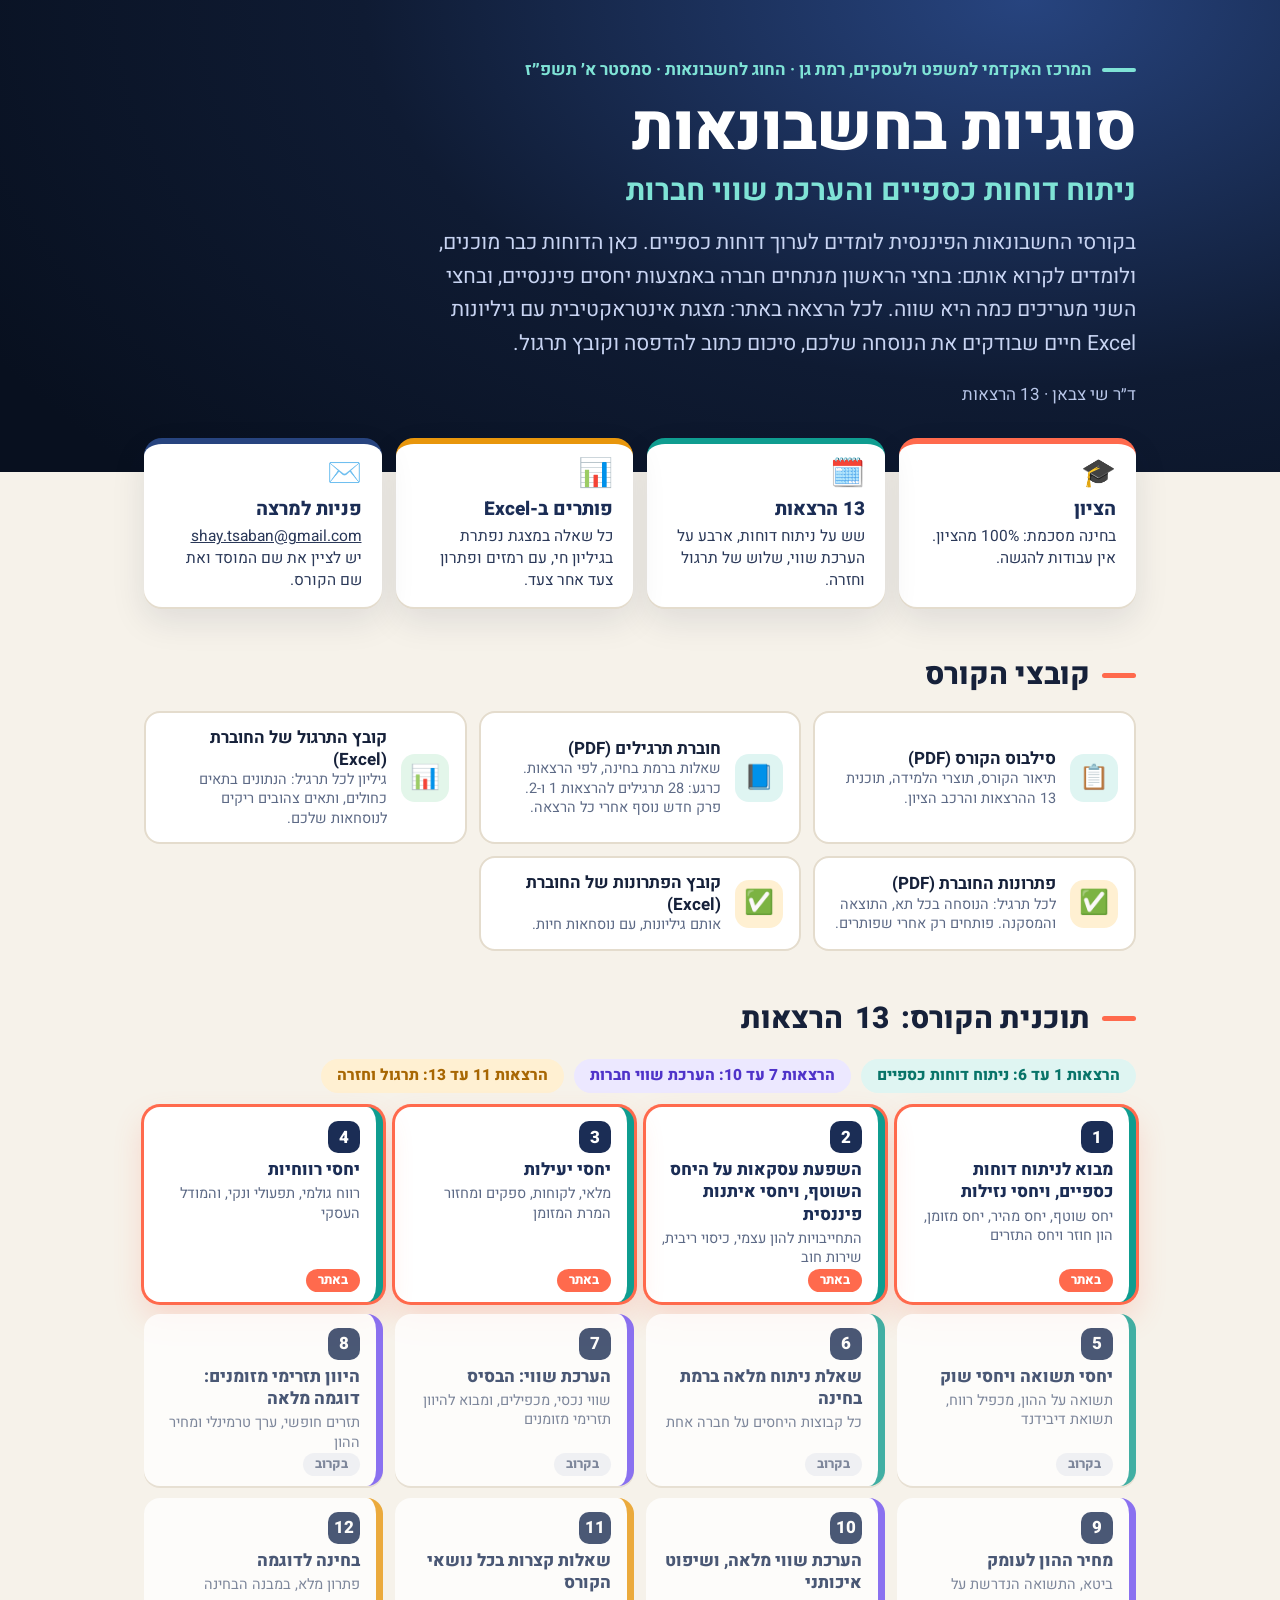
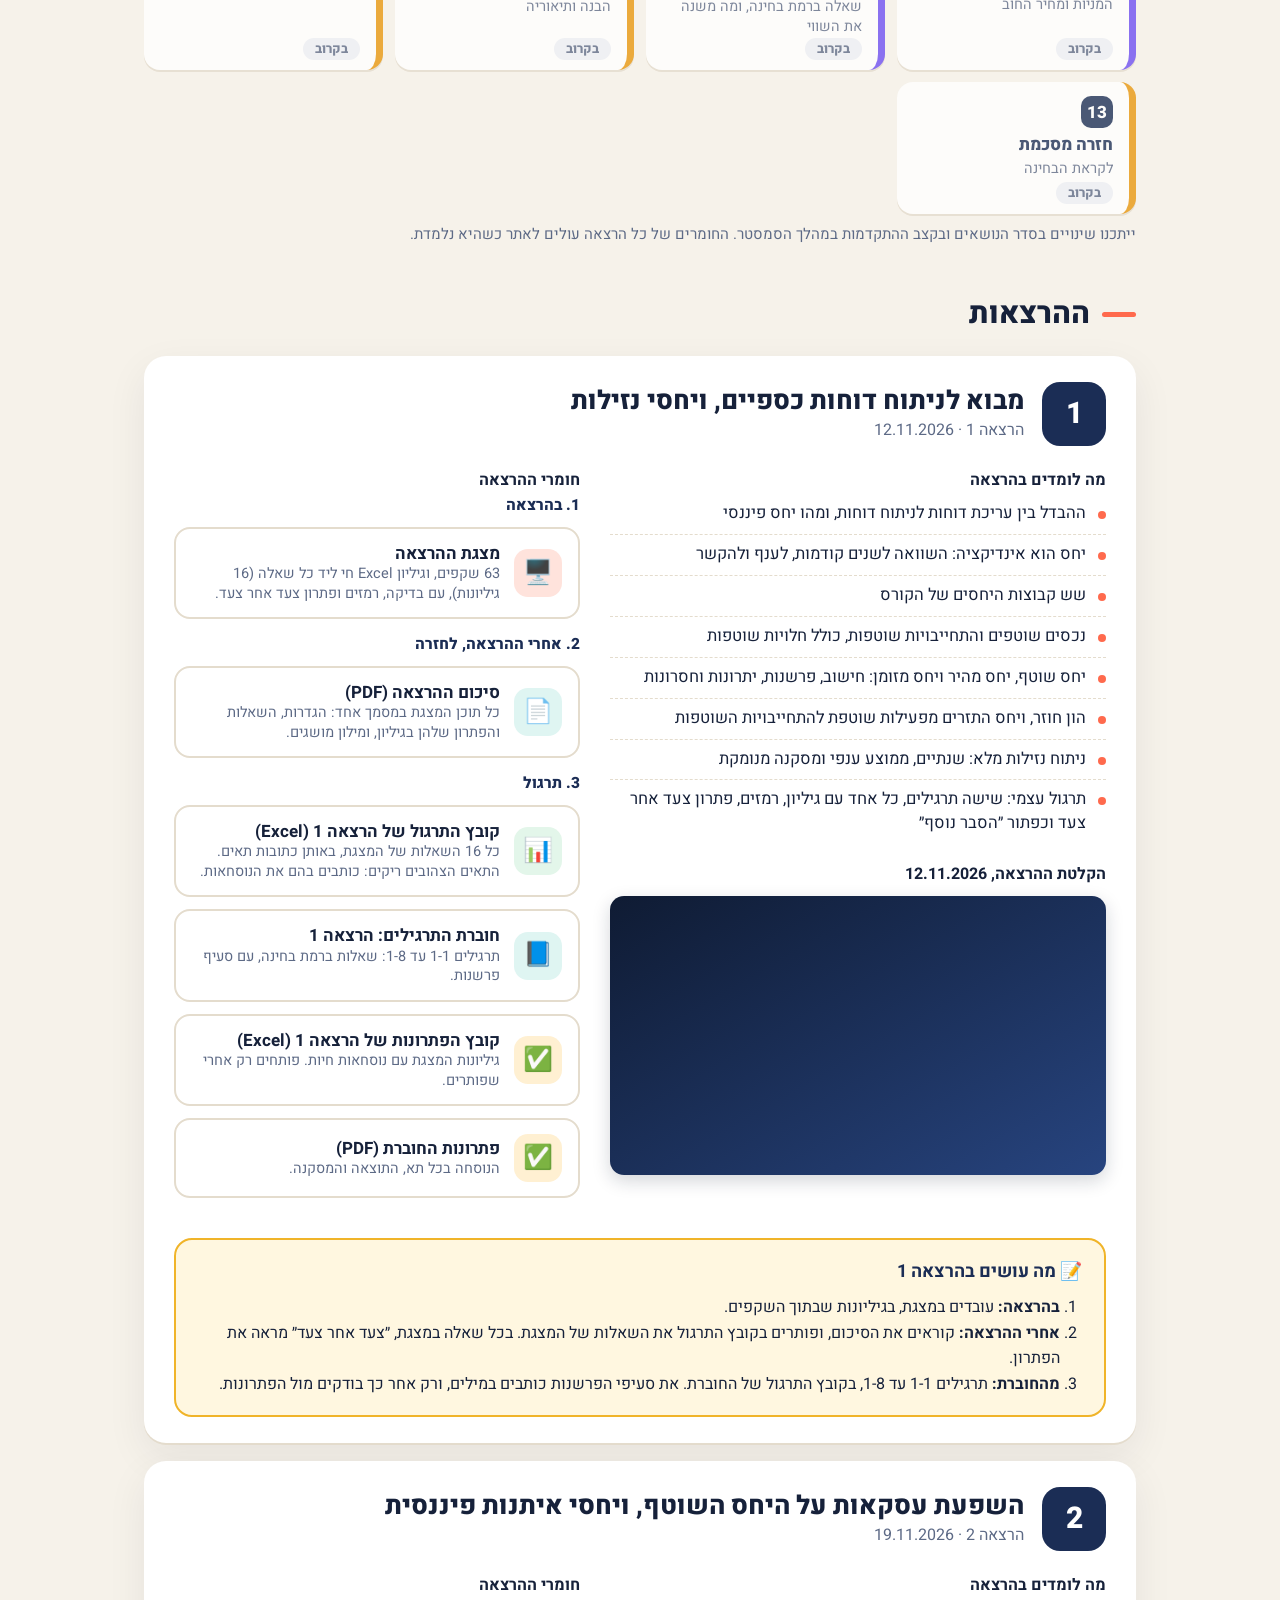
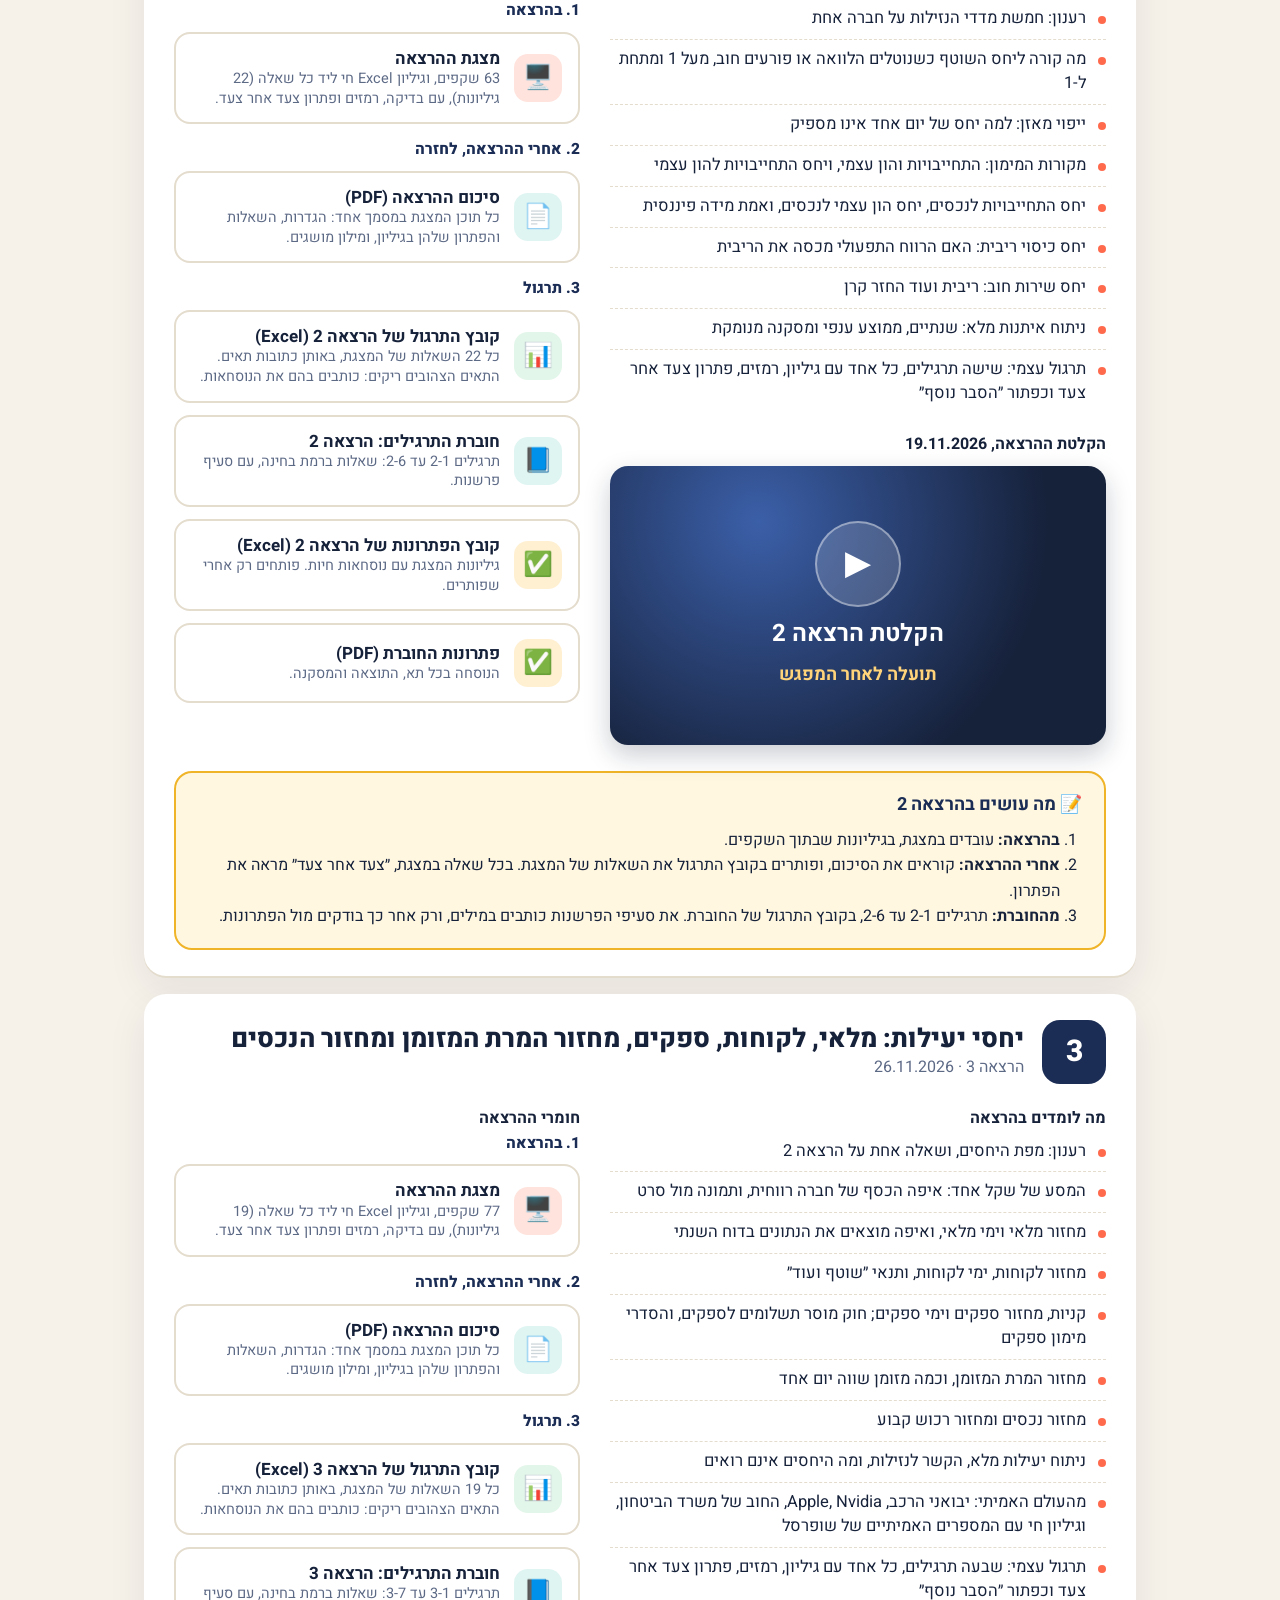
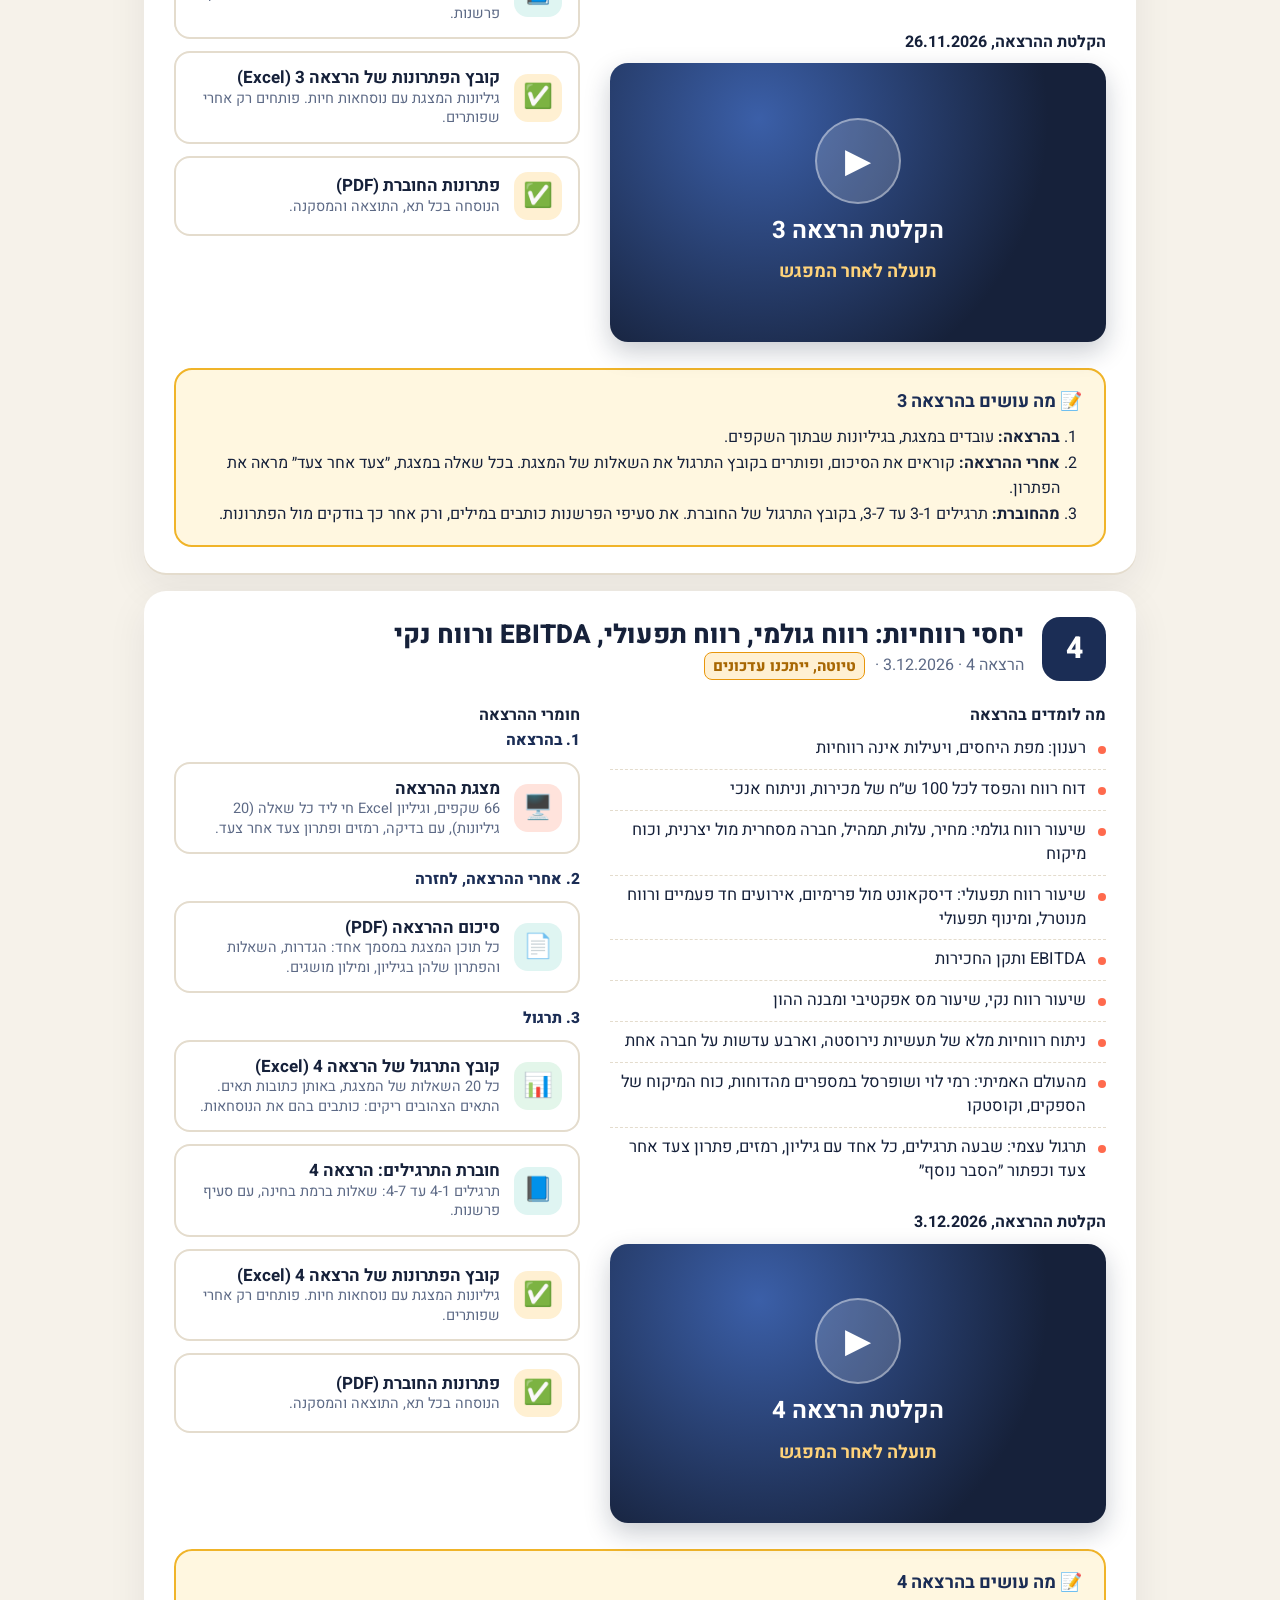
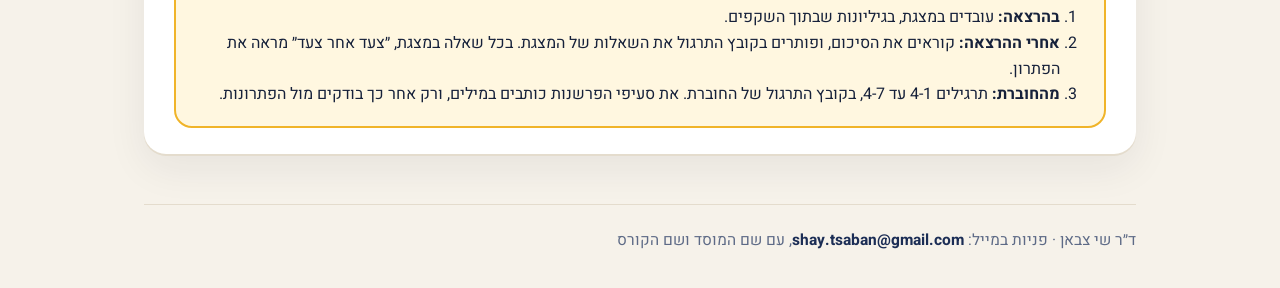
==== commit 2d2212eb: "Lecture 4 draft (3.12.2026): profitability ratios Deck of 66 slides in 8 parts: recap, the income st" ====
--- a/index.html
+++ b/index.html
@@ -106,6 +106,7 @@
 .ups .un{flex:none;min-width:34px;padding:0 6px;white-space:nowrap;height:34px;border-radius:10px;background:#eef0f6;color:var(--navy2);display:grid;place-items:center;font-weight:800}
 .ups em{margin-right:auto;font-style:normal;color:var(--mut);font-size:14px;font-weight:500}
 @media (max-width:760px){.solutions{flex-direction:column;padding:20px 18px}.solutions .btn2{margin-right:0;width:100%}.todo{margin:0 18px 22px;padding:14px 16px}.ups li{padding:10px 14px}}
+.lec-head .sub .draft{background:#fff0d2;color:#a86703;border:1px solid #e8960c;border-radius:8px;padding:1px 8px;font-weight:800}
 
 .hero h1{font-size:64px}.hero .h1s{font-size:30px;font-weight:700;color:#7fe3d6;margin-top:6px;line-height:1.25}
 .facts{display:grid;grid-template-columns:repeat(4,1fr);gap:14px;margin-top:-34px;position:relative;z-index:2}
@@ -148,7 +149,7 @@
 <h2 class="sec">קובצי הקורס</h2>
 <div class="cgrid">
 <a class="lk s" href="materials/syllabus.pdf" target="_blank" rel="noopener"><span class="e">📋</span><span><b>סילבוס הקורס (PDF)</b><span class="d">תיאור הקורס, תוצרי הלמידה, תוכנית <span class="n">13</span> ההרצאות והרכב הציון.</span></span></a>
-<a class="lk s" href="materials/booklet.pdf" target="_blank" rel="noopener"><span class="e">📘</span><span><b>חוברת תרגילים (PDF)</b><span class="d">שאלות ברמת בחינה, לפי הרצאות. כרגע: <span class="n">21</span> תרגילים להרצאות <span class="n">1</span> ו-<span class="n">2</span>. פרק חדש נוסף אחרי כל הרצאה.</span></span></a>
+<a class="lk s" href="materials/booklet.pdf" target="_blank" rel="noopener"><span class="e">📘</span><span><b>חוברת תרגילים (PDF)</b><span class="d">שאלות ברמת בחינה, לפי הרצאות. כרגע: <span class="n">28</span> תרגילים להרצאות <span class="n">1</span> ו-<span class="n">2</span>. פרק חדש נוסף אחרי כל הרצאה.</span></span></a>
 <a class="lk x" href="materials/booklet-practice.xlsx" download><span class="e">📊</span><span><b>קובץ התרגול של החוברת (Excel)</b><span class="d">גיליון לכל תרגיל: הנתונים בתאים כחולים, ותאים צהובים ריקים לנוסחאות שלכם.</span></span></a>
 <a class="lk r" href="materials/booklet-solutions.pdf" target="_blank" rel="noopener"><span class="e">✅</span><span><b>פתרונות החוברת (PDF)</b><span class="d">לכל תרגיל: הנוסחה בכל תא, התוצאה והמסקנה. פותחים רק אחרי שפותרים.</span></span></a>
 <a class="lk r" href="materials/booklet-solutions.xlsx" download><span class="e">✅</span><span><b>קובץ הפתרונות של החוברת (Excel)</b><span class="d">אותם גיליונות, עם נוסחאות חיות.</span></span></a>
@@ -157,7 +158,7 @@
 <section class="block" id="plan">
 <h2 class="sec">תוכנית הקורס: <span class="n">13</span> הרצאות</h2>
 <div class="halves"><span class="a">הרצאות <span class="n">1</span> עד <span class="n">6</span>: ניתוח דוחות כספיים</span><span class="b">הרצאות <span class="n">7</span> עד <span class="n">10</span>: הערכת שווי חברות</span><span class="c">הרצאות <span class="n">11</span> עד <span class="n">13</span>: תרגול וחזרה</span></div>
-<div class="plan"><a class="pc a on" href="#lesson-1"><span class="pn"><span class="n">1</span></span><b>מבוא לניתוח דוחות כספיים, ויחסי נזילות</b><span class="pd">יחס שוטף, יחס מהיר, יחס מזומן, הון חוזר ויחס התזרים</span><em>באתר</em></a><a class="pc a on" href="#lesson-2"><span class="pn"><span class="n">2</span></span><b>השפעת עסקאות על היחס השוטף, ויחסי איתנות פיננסית</b><span class="pd">התחייבויות להון עצמי, כיסוי ריבית, שירות חוב</span><em>באתר</em></a><a class="pc a on" href="#lesson-3"><span class="pn"><span class="n">3</span></span><b>יחסי יעילות</b><span class="pd">מלאי, לקוחות, ספקים ומחזור המרת המזומן</span><em>באתר</em></a><div class="pc a"><span class="pn"><span class="n">4</span></span><b>יחסי רווחיות</b><span class="pd">רווח גולמי, תפעולי ונקי, והמודל העסקי</span><em>בקרוב</em></div><div class="pc a"><span class="pn"><span class="n">5</span></span><b>יחסי תשואה ויחסי שוק</b><span class="pd">תשואה על ההון, מכפיל רווח, תשואת דיבידנד</span><em>בקרוב</em></div><div class="pc a"><span class="pn"><span class="n">6</span></span><b>שאלת ניתוח מלאה ברמת בחינה</b><span class="pd">כל קבוצות היחסים על חברה אחת</span><em>בקרוב</em></div><div class="pc b"><span class="pn"><span class="n">7</span></span><b>הערכת שווי: הבסיס</b><span class="pd">שווי נכסי, מכפילים, ומבוא להיוון תזרימי מזומנים</span><em>בקרוב</em></div><div class="pc b"><span class="pn"><span class="n">8</span></span><b>היוון תזרימי מזומנים: דוגמה מלאה</b><span class="pd">תזרים חופשי, ערך טרמינלי ומחיר ההון</span><em>בקרוב</em></div><div class="pc b"><span class="pn"><span class="n">9</span></span><b>מחיר ההון לעומק</b><span class="pd">ביטא, התשואה הנדרשת על המניות ומחיר החוב</span><em>בקרוב</em></div><div class="pc b"><span class="pn"><span class="n">10</span></span><b>הערכת שווי מלאה, ושיפוט איכותני</b><span class="pd">שאלה ברמת בחינה, ומה משנה את השווי</span><em>בקרוב</em></div><div class="pc c"><span class="pn"><span class="n">11</span></span><b>שאלות קצרות בכל נושאי הקורס</b><span class="pd">הבנה ותיאוריה</span><em>בקרוב</em></div><div class="pc c"><span class="pn"><span class="n">12</span></span><b>בחינה לדוגמה</b><span class="pd">פתרון מלא, במבנה הבחינה</span><em>בקרוב</em></div><div class="pc c"><span class="pn"><span class="n">13</span></span><b>חזרה מסכמת</b><span class="pd">לקראת הבחינה</span><em>בקרוב</em></div></div>
+<div class="plan"><a class="pc a on" href="#lesson-1"><span class="pn"><span class="n">1</span></span><b>מבוא לניתוח דוחות כספיים, ויחסי נזילות</b><span class="pd">יחס שוטף, יחס מהיר, יחס מזומן, הון חוזר ויחס התזרים</span><em>באתר</em></a><a class="pc a on" href="#lesson-2"><span class="pn"><span class="n">2</span></span><b>השפעת עסקאות על היחס השוטף, ויחסי איתנות פיננסית</b><span class="pd">התחייבויות להון עצמי, כיסוי ריבית, שירות חוב</span><em>באתר</em></a><a class="pc a on" href="#lesson-3"><span class="pn"><span class="n">3</span></span><b>יחסי יעילות</b><span class="pd">מלאי, לקוחות, ספקים ומחזור המרת המזומן</span><em>באתר</em></a><a class="pc a on" href="#lesson-4"><span class="pn"><span class="n">4</span></span><b>יחסי רווחיות</b><span class="pd">רווח גולמי, תפעולי ונקי, והמודל העסקי</span><em>באתר</em></a><div class="pc a"><span class="pn"><span class="n">5</span></span><b>יחסי תשואה ויחסי שוק</b><span class="pd">תשואה על ההון, מכפיל רווח, תשואת דיבידנד</span><em>בקרוב</em></div><div class="pc a"><span class="pn"><span class="n">6</span></span><b>שאלת ניתוח מלאה ברמת בחינה</b><span class="pd">כל קבוצות היחסים על חברה אחת</span><em>בקרוב</em></div><div class="pc b"><span class="pn"><span class="n">7</span></span><b>הערכת שווי: הבסיס</b><span class="pd">שווי נכסי, מכפילים, ומבוא להיוון תזרימי מזומנים</span><em>בקרוב</em></div><div class="pc b"><span class="pn"><span class="n">8</span></span><b>היוון תזרימי מזומנים: דוגמה מלאה</b><span class="pd">תזרים חופשי, ערך טרמינלי ומחיר ההון</span><em>בקרוב</em></div><div class="pc b"><span class="pn"><span class="n">9</span></span><b>מחיר ההון לעומק</b><span class="pd">ביטא, התשואה הנדרשת על המניות ומחיר החוב</span><em>בקרוב</em></div><div class="pc b"><span class="pn"><span class="n">10</span></span><b>הערכת שווי מלאה, ושיפוט איכותני</b><span class="pd">שאלה ברמת בחינה, ומה משנה את השווי</span><em>בקרוב</em></div><div class="pc c"><span class="pn"><span class="n">11</span></span><b>שאלות קצרות בכל נושאי הקורס</b><span class="pd">הבנה ותיאוריה</span><em>בקרוב</em></div><div class="pc c"><span class="pn"><span class="n">12</span></span><b>בחינה לדוגמה</b><span class="pd">פתרון מלא, במבנה הבחינה</span><em>בקרוב</em></div><div class="pc c"><span class="pn"><span class="n">13</span></span><b>חזרה מסכמת</b><span class="pd">לקראת הבחינה</span><em>בקרוב</em></div></div>
 <p class="cnote">ייתכנו שינויים בסדר הנושאים ובקצב ההתקדמות במהלך הסמסטר. החומרים של כל הרצאה עולים לאתר כשהיא נלמדת.</p>
 </section>
 <section class="block">
@@ -246,6 +247,34 @@
 <li><b>אחרי ההרצאה:</b> קוראים את הסיכום, ופותרים בקובץ התרגול את השאלות של המצגת. בכל שאלה במצגת, ״צעד אחר צעד״ מראה את הפתרון.</li>
 <li><b>מהחוברת:</b> תרגילים <span class="n">3-1</span> עד <span class="n">3-7</span>, בקובץ התרגול של החוברת. את סעיפי הפרשנות כותבים במילים, ורק אחר כך בודקים מול הפתרונות.</li>
 </ol></div>
+</article><article class="lec" id="lesson-4">
+<div class="lec-head"><div class="lec-n">4</div><div><h3>יחסי רווחיות: רווח גולמי, רווח תפעולי, EBITDA ורווח נקי</h3><div class="sub">הרצאה <span class="n">4</span> · <span class="n">3.12.2026</span> · <span class="draft">טיוטה, ייתכנו עדכונים</span></div></div></div>
+<div class="lec-body">
+<div><h4>מה לומדים בהרצאה</h4><ul class="learn">
+<li>רענון: מפת היחסים, ויעילות אינה רווחיות</li><li>דוח רווח והפסד לכל 100 ש״ח של מכירות, וניתוח אנכי</li><li>שיעור רווח גולמי: מחיר, עלות, תמהיל, חברה מסחרית מול יצרנית, וכוח מיקוח</li><li>שיעור רווח תפעולי: דיסקאונט מול פרימיום, אירועים חד פעמיים ורווח מנוטרל, ומינוף תפעולי</li><li>EBITDA ותקן החכירות</li><li>שיעור רווח נקי, שיעור מס אפקטיבי ומבנה ההון</li><li>ניתוח רווחיות מלא של תעשיות נירוסטה, וארבע עדשות על חברה אחת</li><li>מהעולם האמיתי: רמי לוי ושופרסל במספרים מהדוחות, כוח המיקוח של הספקים, וקוסטקו</li><li>תרגול עצמי: שבעה תרגילים, כל אחד עם גיליון, רמזים, פתרון צעד אחר צעד וכפתור ״הסבר נוסף״</li>
+</ul>
+<div class="rec1" id="rec-4"><h4>הקלטת ההרצאה, <span class="n">3.12.2026</span></h4><div class="recbig"><div class="rb-in"><span class="rb-play">▶</span><b>הקלטת הרצאה 4</b><span>תועלה לאחר המפגש</span></div></div></div>
+</div>
+<div><h4>חומרי ההרצאה</h4>
+<div class="grp"><h5>1. בהרצאה</h5><div class="links">
+<a class="lk p" href="lectures/lecture-4/presentation.html"><span class="e">🖥️</span><span><b>מצגת ההרצאה</b><span class="d"><span class="n">66</span> שקפים, וגיליון Excel חי ליד כל שאלה (<span class="n">20</span> גיליונות), עם בדיקה, רמזים ופתרון צעד אחר צעד.</span></span></a>
+</div></div>
+<div class="grp"><h5>2. אחרי ההרצאה, לחזרה</h5><div class="links">
+<a class="lk s" href="lectures/lecture-4/summary.pdf"><span class="e">📄</span><span><b>סיכום ההרצאה (PDF)</b><span class="d">כל תוכן המצגת במסמך אחד: הגדרות, השאלות והפתרון שלהן בגיליון, ומילון מושגים.</span></span></a>
+</div></div>
+<div class="grp"><h5>3. תרגול</h5><div class="links">
+<a class="lk x" href="materials/practice-4.xlsx" download><span class="e">📊</span><span><b>קובץ התרגול של הרצאה 4 (Excel)</b><span class="d">כל <span class="n">20</span> השאלות של המצגת, באותן כתובות תאים. התאים הצהובים ריקים: כותבים בהם את הנוסחאות.</span></span></a>
+<a class="lk s" href="materials/booklet.pdf" target="_blank" rel="noopener"><span class="e">📘</span><span><b>חוברת התרגילים: הרצאה 4</b><span class="d">תרגילים <span class="n">4-1</span> עד <span class="n">4-7</span>: שאלות ברמת בחינה, עם סעיף פרשנות.</span></span></a>
+<a class="lk r" href="materials/practice-4-solutions.xlsx" download><span class="e">✅</span><span><b>קובץ הפתרונות של הרצאה 4 (Excel)</b><span class="d">גיליונות המצגת עם נוסחאות חיות. פותחים רק אחרי שפותרים.</span></span></a>
+<a class="lk r" href="materials/booklet-solutions.pdf" target="_blank" rel="noopener"><span class="e">✅</span><span><b>פתרונות החוברת (PDF)</b><span class="d">הנוסחה בכל תא, התוצאה והמסקנה.</span></span></a>
+</div></div>
+</div>
+</div>
+<div class="todo"><h4>📝 מה עושים בהרצאה <span class="n">4</span></h4><ol>
+<li><b>בהרצאה:</b> עובדים במצגת, בגיליונות שבתוך השקפים.</li>
+<li><b>אחרי ההרצאה:</b> קוראים את הסיכום, ופותרים בקובץ התרגול את השאלות של המצגת. בכל שאלה במצגת, ״צעד אחר צעד״ מראה את הפתרון.</li>
+<li><b>מהחוברת:</b> תרגילים <span class="n">4-1</span> עד <span class="n">4-7</span>, בקובץ התרגול של החוברת. את סעיפי הפרשנות כותבים במילים, ורק אחר כך בודקים מול הפתרונות.</li>
+</ol></div>
 </article>
 </section>
 <footer>ד״ר שי צבאן · פניות במייל: <a href="mailto:shay.tsaban@gmail.com">shay.tsaban@gmail.com</a>, עם שם המוסד ושם הקורס</footer>
